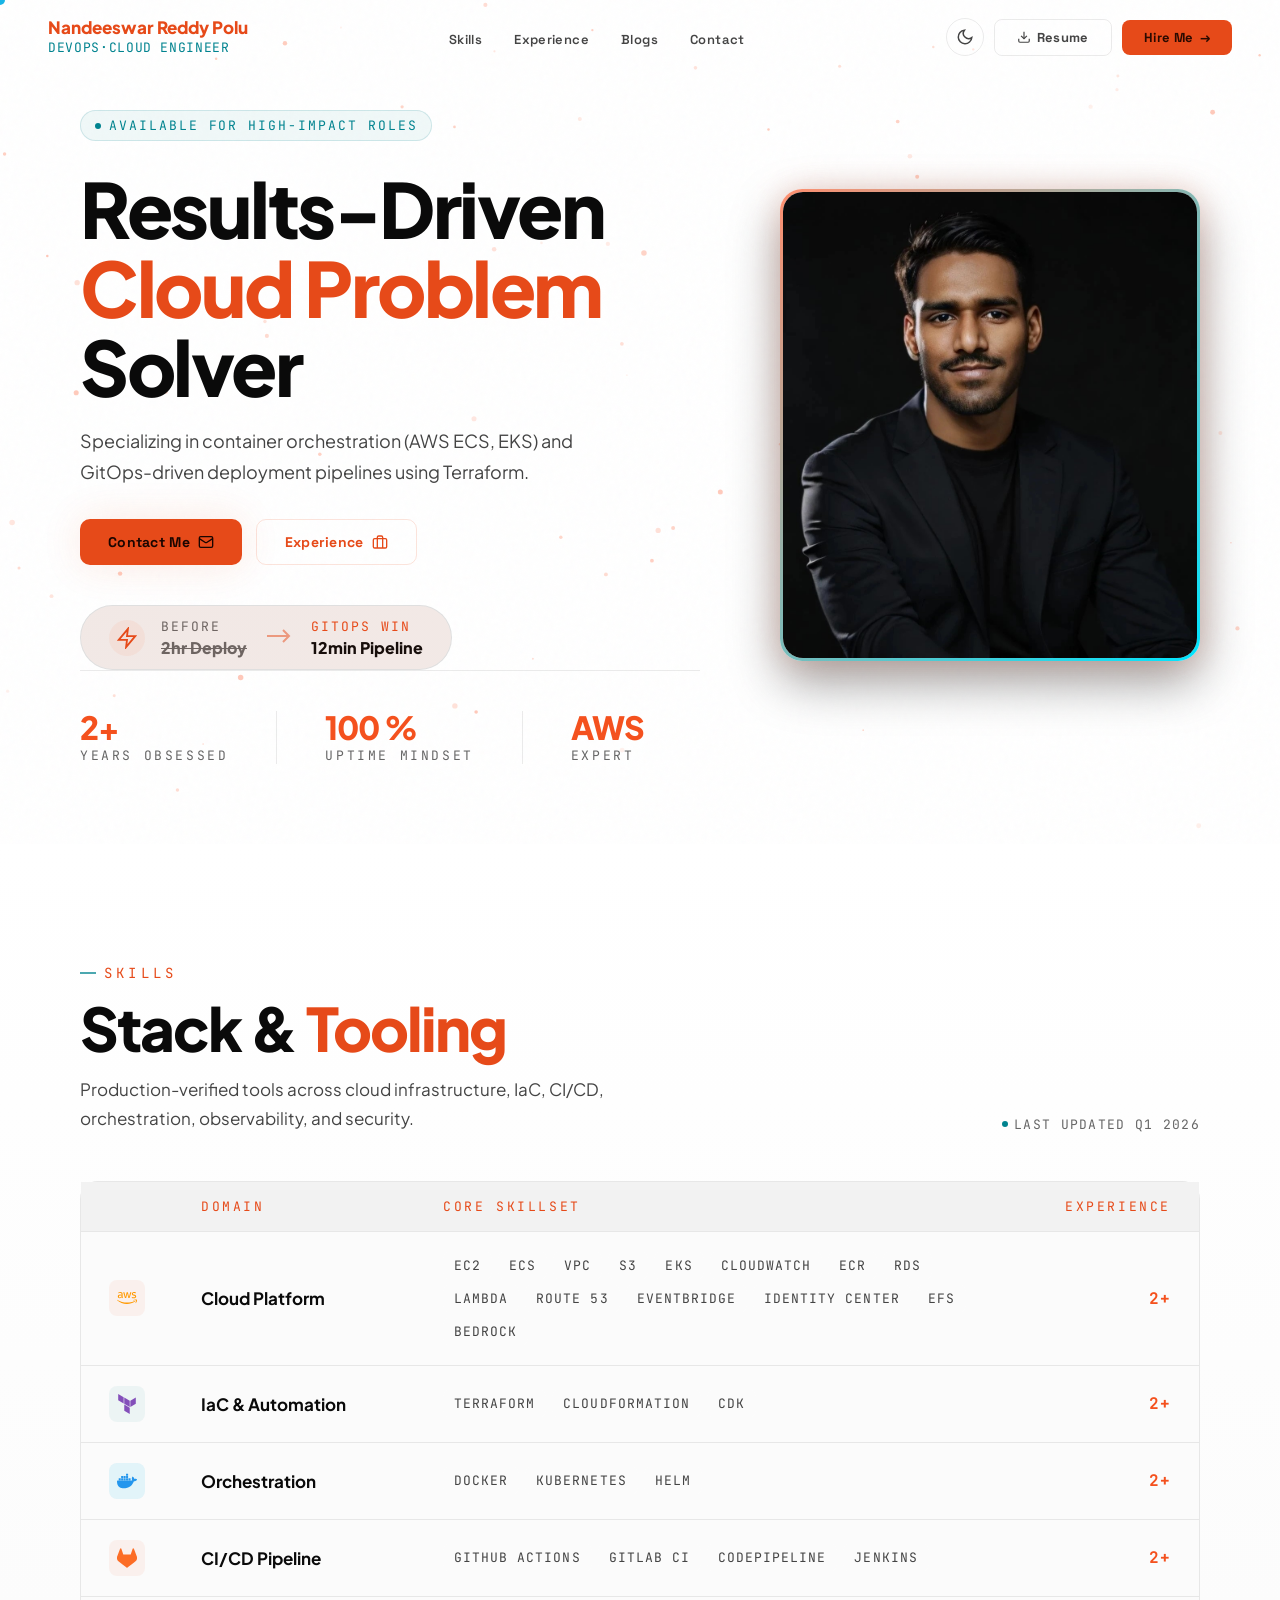
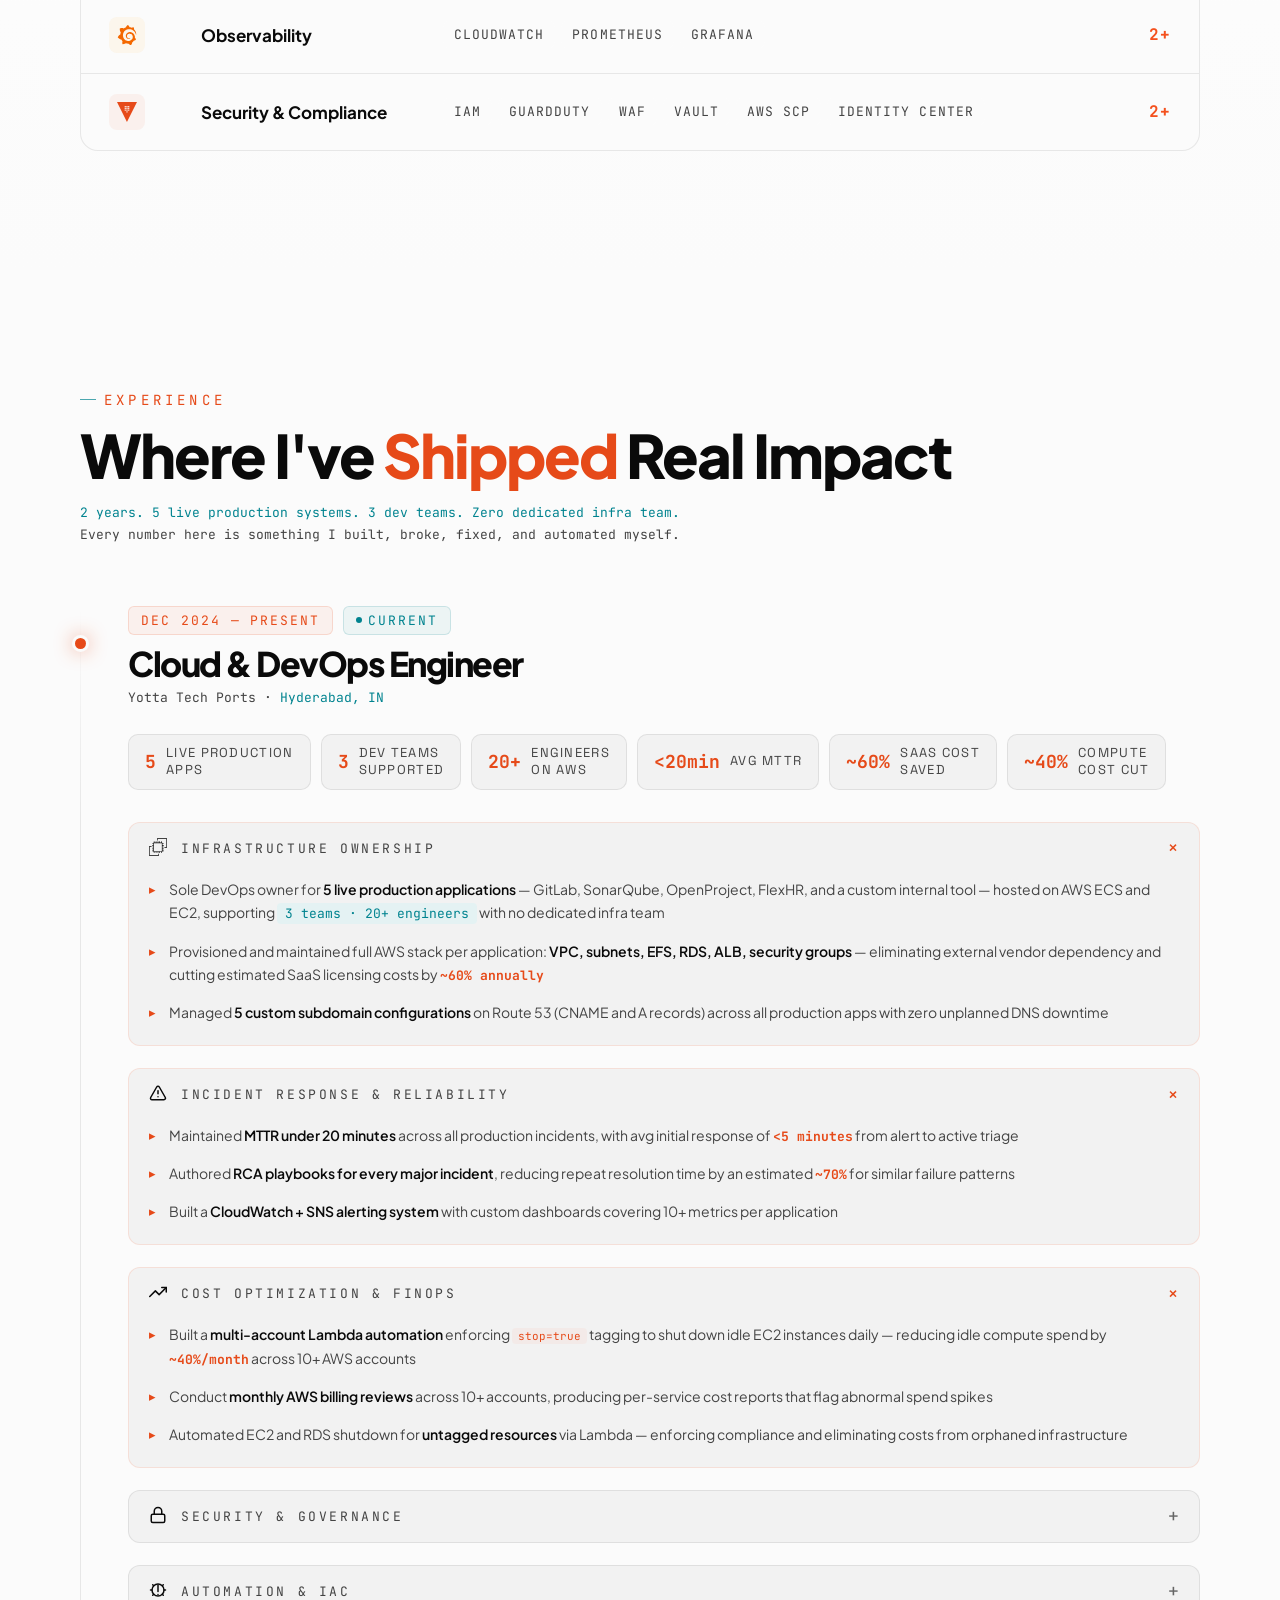
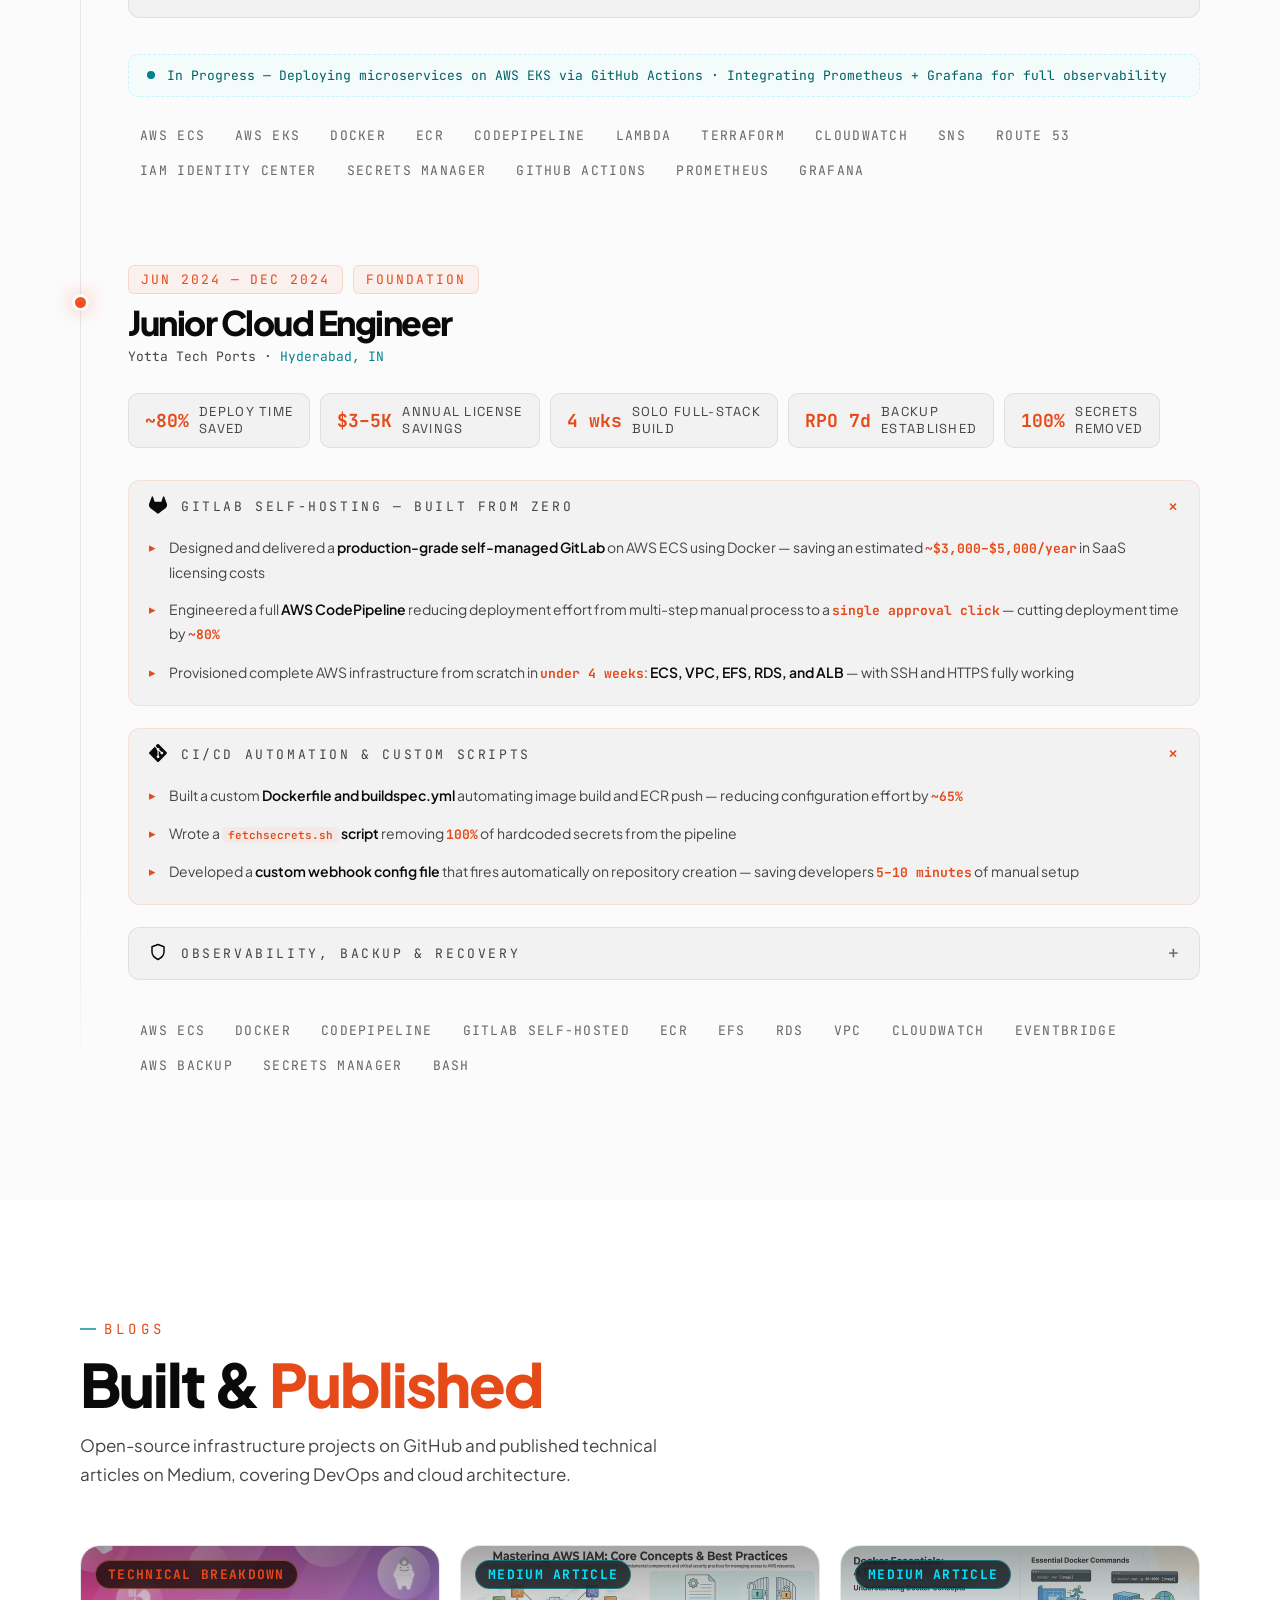
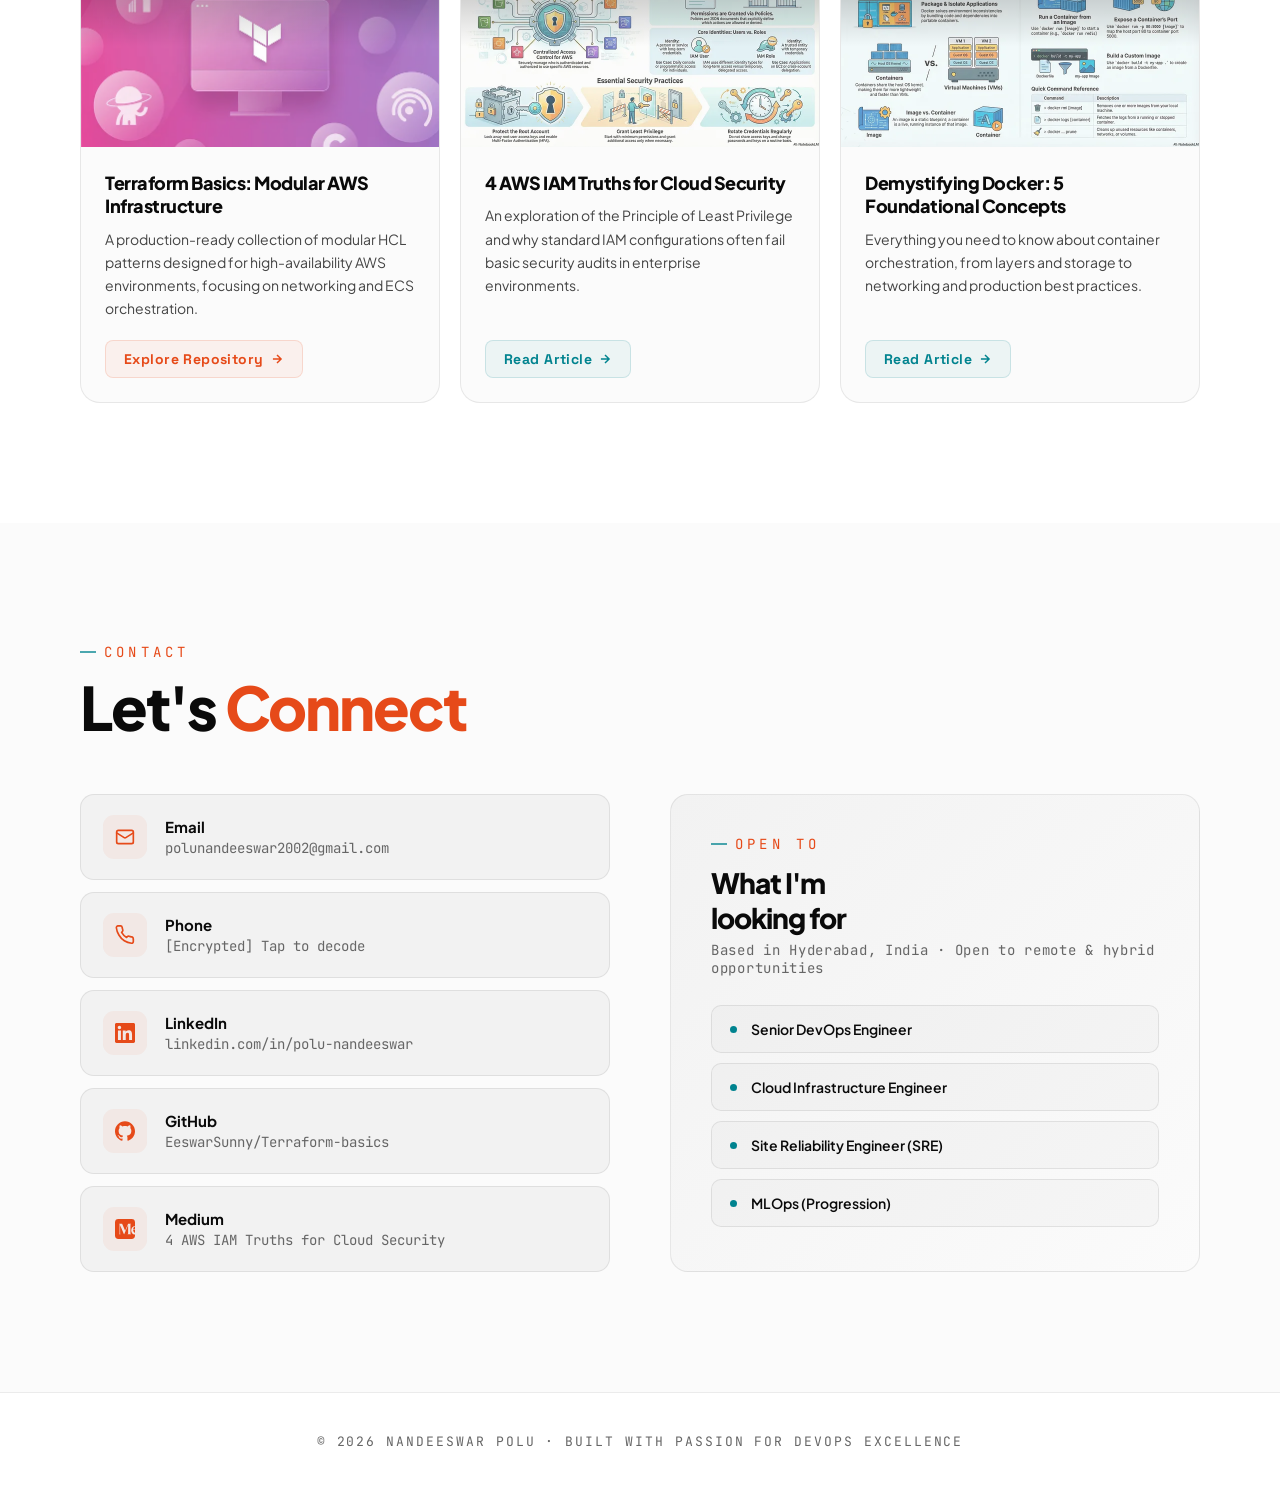
==== index.html @ 4b4eb7cb "updated the photo frame in mobile" ====
<!DOCTYPE html>
<html lang="en" class="dark">

<head>
  <meta charset="utf-8" />
  <meta content="width=device-width, initial-scale=1.0" name="viewport" />
  <title>Nandeeswar Reddy Polu</title>
  <link
    href="https://fonts.googleapis.com/css2?family=Plus+Jakarta+Sans:wght@400;600;700;800;900&family=Space+Grotesk:wght@400;500;700&family=JetBrains+Mono:wght@300;400;600;700&display=swap"
    rel="stylesheet" />
  <style>
    :root {
      --primary: #ff8f6f;
      --primary-dim: #ff6b42;
      --primary-faint: rgba(255, 143, 111, 0.08); /* Dark mode faint overlay */
      --primary-subtle: rgba(255, 143, 111, 0.2); /* Dark mode subtle border */
      --primary-glow: rgba(255, 143, 111, 0.25);
      --cyan: #00e5ff;
      --cyan-dim: #00bcd4;
      --cyan-faint: rgba(0, 229, 255, 0.08);
      --cyan-subtle: rgba(0, 229, 255, 0.2);
      --cyan-glow: rgba(0, 229, 255, 0.2);
      --gold: #ffb085;  /* Pale warm orange */
      --gold-faint: rgba(255, 176, 133, 0.1);
      --surface: #080808;
      --surface-1: #111111;
      --surface-2: #181818;
      --surface-3: #222222;
      --surface-4: #2c2c2c;
      --border: rgba(255, 255, 255, 0.07);
      --border-hover: var(--primary-subtle);
      --text: #f0f0f0;
      --text-muted: #888;
      --text-dim: #555;
      --radius: 14px;
      --font-display: 'Plus Jakarta Sans', sans-serif;
      --font-mono: 'JetBrains Mono', monospace;
      --font-label: 'Space Grotesk', sans-serif;
      --surface-rgb: 8, 8, 8;
      --nav-bg: rgba(8, 8, 8, 0.75);
      --nav-bg-scrolled: rgba(8, 8, 8, 0.95);
      --shadow: 0 4px 20px rgba(0, 0, 0, 0.5);
      --surface-0: rgba(255, 255, 255, 0.02);
    }

    :root.light {
      --surface: #ffffff;
      --surface-rgb: 255, 255, 255;
      --surface-1: #fbfbfb;
      --surface-2: #f2f2f2;
      --surface-3: #e8e8e8;
      --surface-4: #e0e0e0;
      --nav-bg: rgba(255, 255, 255, 0.75);
      --nav-bg-scrolled: rgba(255, 255, 255, 0.95);
      --border: rgba(0, 0, 0, 0.08);
      --border-hover: var(--primary-subtle);
      --text: #0a0a0a; /* Slightly deeper black */
      --text-muted: #444444; /* Improved contrast for light mode */
      --text-dim: #666666; /* Improved contrast for light mode */
      --primary: #e64a19; /* Deeper orange for contrast on white background */
      --primary-dim: #d84315;
      --primary-faint: rgba(230, 74, 25, 0.06); /* Lighter tint for light mode */
      --primary-subtle: rgba(230, 74, 25, 0.15); 
      --primary-glow: rgba(230, 74, 25, 0.12);
      --cyan: #00838f; /* Deeper cyan for contrast */
      --cyan-dim: #006064;
      --cyan-faint: rgba(0, 131, 143, 0.06);
      --cyan-subtle: rgba(0, 131, 143, 0.15);
      --cyan-glow: rgba(0, 131, 143, 0.12);
      --gold: #f4511e; /* Swapped to vibrant orange tint for visibility */
      --gold-faint: rgba(244, 81, 30, 0.06);
      --shadow: 0 4px 20px rgba(0, 0, 0, 0.08); /* Softer shadows in light mode */
      --surface-0: rgba(0, 0, 0, 0.02);
    }

    *,
    *::before,
    *::after {
      box-sizing: border-box;
      margin: 0;
      padding: 0;
    }

    html {
      scroll-behavior: smooth;
    }

    body {
      font-family: var(--font-display);
      background: var(--surface);
      color: var(--text);
      overflow-x: hidden;
      cursor: none;
      transition: background 0.3s, color 0.3s;
    }

    /* ── Theme Toggle Button ── */
    .theme-toggle {
      background: transparent;
      border: 1px solid var(--border);
      color: var(--text-muted);
      width: 38px;
      height: 38px;
      border-radius: 50%;
      display: flex;
      align-items: center;
      justify-content: center;
      cursor: pointer;
      transition: all 0.2s;
    }

    .theme-toggle:hover {
      border-color: var(--primary);
      color: var(--primary);
      background: var(--primary-glow);
    }

    .theme-toggle svg {
      width: 18px;
      height: 18px;
    }

    /* ── Custom Cursor ── */
    #cursor {
      position: fixed;
      width: 10px;
      height: 10px;
      background: var(--primary);
      border-radius: 50%;
      pointer-events: none;
      z-index: 99999;
      transform: translate(-50%, -50%);
      transition: width 0.2s cubic-bezier(0.16, 1, 0.3, 1), height 0.2s cubic-bezier(0.16, 1, 0.3, 1), background 0.2s;
      mix-blend-mode: difference;
    }

    /* ── Canvas Background ── */
    #bg-canvas {
      position: fixed;
      top: 0;
      left: 0;
      width: 100%;
      height: 100%;
      pointer-events: none;
      z-index: 0;
      opacity: 1;
    }

    /* ── Noise overlay ── */
    body::after {
      content: '';
      position: fixed;
      inset: 0;
      background-image: url("data:image/svg+xml,%3Csvg viewBox='0 0 200 200' xmlns='http://www.w3.org/2000/svg'%3E%3Cfilter id='n'%3E%3CfeTurbulence type='fractalNoise' baseFrequency='0.85' numOctaves='4' stitchTiles='stitch'/%3E%3C/filter%3E%3Crect width='100%25' height='100%25' filter='url(%23n)' opacity='1'/%3E%3C/svg%3E");
      opacity: 0.025;
      pointer-events: none;
      z-index: 1;
    }

    /* ── Scroll Reveal ── */
    .reveal {
      opacity: 0;
      transform: translateY(18px);
      transition: opacity 0.8s cubic-bezier(0.16, 1, 0.3, 1), transform 0.8s cubic-bezier(0.16, 1, 0.3, 1);
    }

    .reveal.visible {
      opacity: 1;
      transform: translateY(0);
    }

    .reveal-delay-1 { transition-delay: 0.1s; }
    .reveal-delay-2 { transition-delay: 0.2s; }
    .reveal-delay-3 { transition-delay: 0.3s; }
    .reveal-delay-4 { transition-delay: 0.4s; }
    .reveal-delay-5 { transition-delay: 0.5s; }

    /* ── Hero CSS-only entrance animations (no JS observer needed) ── */
    @keyframes hero-in {
      from { opacity: 0; }
      to   { opacity: 1; }
    }

    /* Override reveal for hero elements — fade in only, no position shift */
    #Hero .reveal {
      opacity: 0;
      transform: none; /* Cancel the base .reveal translateY so no upward jump */
      transition: none; /* Cancel transition to avoid conflict with animation */
      animation: hero-in 0.9s ease both;
    }
    /* Stagger each delay class */
    #Hero .reveal:not([class*='reveal-delay']) { animation-delay: 0.05s; }
    #Hero .reveal-delay-1 { animation-delay: 0.15s; }
    #Hero .reveal-delay-2 { animation-delay: 0.25s; }
    #Hero .reveal-delay-3 { animation-delay: 0.35s; }
    #Hero .reveal-delay-4 { animation-delay: 0.45s; }
    #Hero .reveal-delay-5 { animation-delay: 0.55s; }

    /* ── Nav ── */
    nav {
      position: fixed;
      top: 0;
      width: 100%;
      z-index: 100;
      padding: 18px 48px;
      display: flex;
      align-items: center;
      justify-content: space-between;
      background: transparent;
      border-bottom: 1px solid transparent;
      transition: all 0.4s;
    }

    nav.scrolled {
      background: var(--nav-bg-scrolled);
      backdrop-filter: blur(24px) saturate(180%);
      border-bottom-color: var(--primary-subtle);
      box-shadow: var(--shadow);
    }

    .nav-logo {
      display: flex;
      flex-direction: column;
      text-decoration: none;
    }

    .nav-logo-name {
      font-family: var(--font-display);
      font-weight: 800;
      font-size: 17px;
      color: var(--primary);
      letter-spacing: 0px;
      line-height: 1;
    }

    .nav-logo-title {
      font-family: var(--font-mono);
      font-size: 13px;
      color: var(--cyan);
      letter-spacing: 0.05em;
      margin-top: 3px;
      text-transform: uppercase;
    }

    .nav-links {
      display: flex;
      align-items: center;
      gap: 32px;
      list-style: none;
    }

    .nav-links a {
      font-family: var(--font-label);
      font-size: 13px;
      font-weight: 600;
      color: var(--text-muted);
      text-decoration: none;
      letter-spacing: 0.03em;
      transition: color 0.2s;
      position: relative;
    }

    .nav-links a::after {
      content: '';
      position: absolute;
      bottom: -4px;
      left: 0;
      width: 0;
      height: 1px;
      background: var(--primary);
      transition: width 0.25s;
    }

    .nav-links a:hover {
      color: var(--primary);
    }

    .nav-links a:hover::after {
      width: 100%;
    }

    .nav-cta {
      display: flex;
      gap: 10px;
      align-items: center;
    }

    .btn {
      font-family: var(--font-label);
      font-size: 13px;
      font-weight: 700;
      padding: 9px 22px;
      border-radius: 8px;
      border: none;
      cursor: pointer;
      transition: all 0.2s;
      letter-spacing: 0.03em;
      text-decoration: none;
      display: inline-flex;
      align-items: center;
      gap: 6px;
      white-space: nowrap;
    }

    .btn-cv {
      display: none;
    }

    .btn-menu {
      display: none;
      padding: 7px;
      width: 36px;
      height: 36px;
      justify-content: center;
      background: var(--surface-2);
      border: 1px solid var(--border);
      color: var(--text);
    }

    .btn-outline {
      background: transparent;
      border: 1px solid var(--border);
      color: var(--text-muted);
    }

    .btn-outline:hover {
      border-color: var(--primary);
      color: var(--primary);
      background: var(--primary-glow);
    }

    .btn-primary {
      background: var(--primary);
      color: #2a0a00;
    }

    .btn-primary:hover {
      background: var(--primary-dim);
      transform: translateY(-1px);
      box-shadow: 0 8px 24px var(--primary-glow);
    }

    /* ── Hero ── */
    #Hero {
      position: relative;
      display: flex;
      flex-direction: column;
      justify-content: flex-start;
      padding: 110px 80px 80px;
      max-width: 1400px;
      margin: 0 auto;
      z-index: 2;
    }

    .hero-grid {
      display: grid;
      grid-template-columns: 1fr 420px;
      gap: 80px;
      align-items: center;
    }

    .hero-badge {
      display: inline-flex;
      align-items: center;
      gap: 8px;
      padding: 6px 14px;
      background: var(--cyan-faint);
      border: 1px solid var(--cyan-subtle);
      border-radius: 100px;
      font-family: var(--font-mono);
      font-size: 13px;
      color: var(--cyan);
      letter-spacing: 0.15em;
      text-transform: uppercase;
      margin-bottom: 28px;
    }

    .hero-badge-dot {
      width: 6px;
      height: 6px;
      border-radius: 50%;
      background: var(--cyan);
      animation: pulse-cyan 1.5s infinite ease-in-out;
    }

    @keyframes pulse-cyan {
      0% {
        transform: scale(1);
        box-shadow: 0 0 0 0 rgba(0, 229, 255, 0.7);
      }
      70% {
        transform: scale(1);
        box-shadow: 0 0 0 12px rgba(0, 229, 255, 0);
      }
      100% {
        transform: scale(1);
        box-shadow: 0 0 0 0 rgba(0, 229, 255, 0);
      }
    }

    .hero-h1 {
      font-family: var(--font-display);
      font-size: clamp(44px, 6vw, 76px);
      font-weight: 900;
      line-height: 1.04;
      letter-spacing: -2.5px;
      margin-bottom: 20px;
    }

    .hero-h1 em {
      font-style: normal;
      color: var(--primary);
      -webkit-text-stroke: 0px;
      position: relative;
    }


    .hero-sub {
      font-size: 18px;
      color: var(--text-muted);
      line-height: 1.7;
      max-width: 520px;
      margin-bottom: 32px;
    }

    .hero-actions {
      display: flex;
      gap: 14px;
      flex-wrap: wrap;
      margin-bottom: 40px; /* Reduced from 64px to bring card up */
    }

    .hero-actions a {
      font-family: var(--font-label);
      font-weight: 700;
      font-size: 14px;
      padding: 13px 28px;
      border-radius: 10px;
      text-decoration: none;
      display: inline-flex;
      align-items: center;
      gap: 8px;
      transition: all 0.25s;
      letter-spacing: 0.02em;
    }

    .hero-btn-primary {
      background: var(--primary);
      color: #1a0500;
      box-shadow: 0 0 40px var(--primary-glow);
    }

    .hero-btn-primary:hover {
      background: var(--primary-dim);
      box-shadow: 0 0 60px rgba(255, 107, 66, 0.4);
      transform: translateY(-2px);
    }

    .hero-btn-secondary {
      background: transparent;
      color: var(--primary);
      border: 1px solid var(--primary-subtle);
    }

    .hero-btn-secondary:hover {
      background: var(--primary-faint);
      border-color: var(--primary);
    }

    /* Pipeline metric */
    .pipeline-card {
      display: inline-flex;
      align-items: center;
      gap: 16px;
      background: var(--surface-2);
      border: 1px solid var(--border);
      border-radius: 100px;
      padding: 12px 28px;
      position: relative;
      overflow: hidden;
      max-width: fit-content;
      transition: all 0.4s cubic-bezier(0.165, 0.84, 0.44, 1);
    }

    .pipeline-card::before {
      content: '';
      position: absolute;
      inset: 0;
      background: linear-gradient(135deg, var(--primary-faint), var(--gold-faint));
      pointer-events: none;
    }

    .pipeline-card:hover {
      border-color: rgba(255, 143, 111, 0.4);
      background: rgba(255, 143, 111, 0.05);
      transform: translateY(-3px);
      box-shadow: 0 10px 40px -10px rgba(0, 0, 0, 0.5), 0 0 20px rgba(255, 143, 111, 0.05);
    }

    .pipeline-icon {
      width: 36px;
      height: 36px;
      background: rgba(255, 143, 111, 0.1);
      border-radius: 50%;
      display: flex;
      align-items: center;
      justify-content: center;
      flex-shrink: 0;
    }

    .pipeline-data {
      display: flex;
      align-items: center;
      gap: 20px;
    }

    .pipeline-item {
      text-align: left;
    }

    .pipeline-label {
      font-family: var(--font-mono);
      font-size: 13px;
      text-transform: uppercase;
      letter-spacing: 0.15em;
      color: var(--text-dim);
      margin-bottom: 4px;
    }

    .pipeline-value {
      font-family: var(--font-display);
      font-size: 16px;
      font-weight: 800;
      line-height: 1.1;
    }

    .pipeline-value.old {
      color: var(--text-dim);
      text-decoration: line-through;
    }

    .pipeline-value.new {
      color: #fff;
    }
    :root.light .pipeline-value.new {
      color: var(--text);
    }

    .pipeline-arrow {
      color: var(--primary);
      opacity: 0.5;
    }

    /* Metrics row */
    .hero-metrics {
      display: flex;
      gap: 48px;
      padding-top: 40px;
      border-top: 1px solid var(--border);
      flex-wrap: wrap;
    }

    .metric-item {
      display: flex;
      flex-direction: column;
      gap: 4px;
    }

    .metric-value {
      font-family: var(--font-display);
      font-size: 32px;
      font-weight: 900;
      color: var(--gold);
      letter-spacing: -1px;
      line-height: 1;
    }

    .metric-label {
      font-family: var(--font-mono);
      font-size: 13px;
      text-transform: uppercase;
      letter-spacing: 0.2em;
      color: var(--text-dim);
    }

    .metric-div {
      width: 1px;
      background: var(--border);
      align-self: stretch;
    }

    /* Hero photo */
    /* Mobile photo — circled */
    .mobile-photo-wrap {
      display: none;
      width: 150px;
      height: 150px;
      border-radius: 50%;
      padding: 3px;
      background: linear-gradient(135deg, var(--primary), var(--cyan));
      /* Double ring: solid gap via surface color, outer ring via secondary colored shadow */
      box-shadow: 
        0 0 0 4px var(--surface),
        0 0 0 6px rgba(255, 143, 111, 0.4),
        0 12px 30px rgba(0,0,0,0.3);
      margin: 0 auto 32px auto;
    }

    .mobile-photo-wrap img {
      width: 100%;
      height: 100%;
      border-radius: 50%;
      object-fit: cover;
      object-position: top center;
      display: block;
      background: var(--surface);
    }

    /* Hero photo — clean with thin gradient ring */
    .hero-photo-wrap {
      position: relative;
      padding: 3px;
      border-radius: 22px;
      background: linear-gradient(135deg, #ff8f6f, #00e5ff);
      box-shadow:
        0 0 30px rgba(255,143,111,0.25),
        0 20px 50px rgba(0,0,0,0.4);
      transition: box-shadow 0.4s;
      margin-top: -24px;
    }

    .hero-photo-wrap:hover {
      box-shadow:
        0 0 50px rgba(255,143,111,0.25),
        0 0 20px rgba(0,229,255,0.2),
        0 24px 60px rgba(0,0,0,0.5);
    }

    .hero-photo-frame {
      border-radius: 20px;
      overflow: hidden;
      aspect-ratio: 4/4.5;
      background: var(--surface);
    }

    .hero-photo-frame img {
      width: 100%;
      height: 100%;
      object-fit: cover;
      object-position: top center;
      display: block;
    }

    /* ── Section base ── */
    section {
      position: relative;
      z-index: 2;
    }

    .section-inner {
      max-width: 1300px;
      margin: 0 auto;
      padding: 0 80px;
    }

    /* ── Section Label ── */
    .section-eyebrow {
      font-family: var(--font-mono);
      font-size: 14px;
      letter-spacing: 0.3em;
      text-transform: uppercase;
      color: var(--primary);
      margin-bottom: 14px;
      display: flex;
      align-items: center;
      gap: 8px;
    }

    .section-eyebrow::before {
      content: '';
      width: 16px;
      height: 1.5px;
      background: var(--cyan);
      opacity: 0.7;
    }

    .section-title {
      font-family: var(--font-display);
      font-size: clamp(36px, 5vw, 60px);
      font-weight: 900;
      letter-spacing: -2px;
      line-height: 1.05;
      margin-bottom: 16px;
    }

    .section-title em {
      font-style: normal;
      color: var(--primary);
    }

    .section-sub {
      color: var(--text-muted);
      font-size: 17px;
      line-height: 1.7;
      max-width: 600px;
    }

    /* ── Skills ── */
    #Skills {
      padding: 120px 0;
      background: linear-gradient(180deg, var(--surface) 0%, var(--surface-1) 100%);
    }

    .skills-header {
      display: flex;
      align-items: flex-end;
      justify-content: space-between;
      margin-bottom: 48px;
      gap: 32px;
      flex-wrap: wrap;
    }

    .skills-tag {
      font-family: var(--font-mono);
      font-size: 13px;
      text-transform: uppercase;
      letter-spacing: 0.1em;
      color: var(--text-dim);
      display: inline-flex;
      align-items: center;
      gap: 6px;
    }

    .skills-tag::before {
      content: '';
      width: 6px;
      height: 6px;
      background: var(--cyan);
      border-radius: 50%;
      animation: pulse-cyan 1.5s infinite ease-in-out;
    }

    .skills-table-wrap {
      background: var(--surface-1);
      border: 1px solid var(--border);
      border-radius: 18px;
    }


    table {
      width: 100%;
      border-collapse: collapse;
    }

    thead tr {
      background: var(--surface-2);
      border-bottom: 1px solid var(--border);
    }

    thead th {
      padding: 16px 28px;
      font-family: var(--font-mono);
      font-size: 13px;
      letter-spacing: 0.2em;
      text-transform: uppercase;
      color: var(--primary);
      text-align: left;
      font-weight: 400;
    }

    thead th:last-child {
      text-align: right;
    }

    tbody tr {
      border-bottom: 1px solid var(--border);
      transition: background 0.2s;
    }

    tbody tr:last-child {
      border-bottom: none;
    }

    tbody tr:hover {
      background: var(--surface-0);
    }

    tbody td {
      padding: 20px 28px;
      vertical-align: middle;
    }

    .td-domain {
      font-family: var(--font-display);
      font-size: 17px;
      font-weight: 700;
      color: var(--text);
      white-space: nowrap;
    }

    .td-sub {
      font-family: var(--font-mono);
      font-size: 13px;
      color: var(--text-dim);
      font-style: italic;
    }

    .td-chips {
      display: flex;
      flex-wrap: wrap;
      gap: 6px;
    }

    .chip {
      padding: 4px 10px;
      background: rgba(255, 255, 255, 0.04);
      border: 1px solid rgba(255, 255, 255, 0.07);
      border-radius: 6px;
      font-family: var(--font-mono);
      font-size: 13px;
      text-transform: uppercase;
      letter-spacing: 0.08em;
      color: var(--text-muted);
      transition: all 0.2s;
      white-space: nowrap;
    }

    .chip:hover {
      color: var(--primary);
      border-color: var(--primary-subtle);
      background: var(--primary-faint);
      box-shadow: 0 4px 12px rgba(255, 143, 111, 0.1);
    }

    tbody tr:hover .chip {
      border-color: rgba(255, 143, 111, 0.2);
      color: var(--text);
    }

    .td-years {
      font-family: var(--font-mono);
      font-size: 16px;
      font-weight: 700;
      color: var(--gold);
      text-align: right;
      letter-spacing: 0.05em;
    }

    /* Skill row icon */
    .td-icon {
      width: 36px;
      height: 36px;
      display: flex;
      align-items: center;
      justify-content: center;
      border-radius: 8px;
      flex-shrink: 0;
    }

    .scroll-hint {
      display: none;
      align-items: center;
      gap: 6px;
      padding: 6px 12px;
      background: var(--primary-faint);
      border: 1px solid var(--primary-subtle);
      border-radius: 100px;
      font-family: var(--font-label);
      font-size: 11px;
      font-weight: 700;
      color: var(--primary);
      text-transform: uppercase;
      letter-spacing: 0.05em;
      margin-bottom: 12px;
      animation: float 2s ease-in-out infinite;
    }

    @media (max-width: 900px) {
      .skills-table-wrap {
        border: none;
        background: transparent;
      }

      .skills-table-wrap table, 
      .skills-table-wrap tbody, 
      .skills-table-wrap tr, 
      .skills-table-wrap td {
        display: block;
        width: 100%;
      }

      .skills-table-wrap thead {
        display: none;
      }

      .skills-table-wrap tr {
        background: var(--surface-1);
        border: 1px solid var(--border);
        border-radius: 16px;
        padding: 20px;
        margin-bottom: 16px;
        display: flex;
        flex-direction: column;
        gap: 12px;
      }

      .skills-table-wrap td {
        padding: 0 !important;
        border: none !important;
      }

      .skills-table-wrap td:nth-child(1) { /* Icon */
        display: flex;
        width: 36px;
        height: 36px;
        margin-bottom: 0;
      }

      .skills-table-wrap td:nth-child(2) { /* Domain */
        display: flex;
        align-items: center;
        margin-top: -48px; /* Offset to sit next to icon */
        margin-left: 48px;
        min-height: 36px;
      }

      .skills-table-wrap td:nth-child(3) { /* Chips */
        margin-top: 12px;
      }

      .skills-table-wrap td:nth-child(4) { /* Years */
        display: inline-flex;
        align-items: center;
        gap: 6px;
        font-size: 13px;
        color: var(--text-dim);
        border-top: 1px solid var(--border) !important;
        padding-top: 12px !important;
        margin-top: 4px;
      }

      .skills-table-wrap td:nth-child(4)::before {
        content: 'Experience:';
        font-family: var(--font-label);
        font-weight: 500;
        text-transform: uppercase;
        letter-spacing: 0.05em;
      }
    }

    @keyframes float {
      0%, 100% { transform: translateX(0); }
      50% { transform: translateX(5px); }
    }

    /* ── Experience ── */
    #Experience {
      padding: 120px 0;
      background: var(--surface-1);
    }

    .timeline {
      position: relative;
      padding-left: 0;
    }

    .timeline-line {
      position: absolute;
      left: 0;
      top: 0;
      bottom: 0;
      width: 1px;
      background: linear-gradient(to bottom, transparent, var(--border) 10%, var(--border) 90%, transparent);
    }

    .role-card {
      position: relative;
      padding-left: 48px;
      padding-bottom: 80px;
    }

    .role-card:last-child {
      padding-bottom: 0;
    }

    .role-dot {
      position: absolute;
      left: -5px;
      top: 32px;
      width: 11px;
      height: 11px;
      border-radius: 50%;
      background: var(--primary);
      box-shadow: 0 0 0 3px var(--surface-1), 0 0 20px var(--primary);
    }

    .role-header {
      margin-bottom: 28px;
    }

    .role-time-badges {
      display: flex;
      align-items: center;
      gap: 10px;
      margin-bottom: 12px;
      flex-wrap: wrap;
    }

    .badge {
      font-family: var(--font-mono);
      font-size: 13px;
      letter-spacing: 0.15em;
      text-transform: uppercase;
      padding: 5px 12px;
      border-radius: 6px;
    }

    .badge-primary {
      background: var(--primary-faint);
      border: 1px solid var(--primary-subtle);
      color: var(--primary);
    }

    .badge-current {
      background: var(--cyan-faint);
      border: 1px solid var(--cyan-subtle);
      color: var(--cyan);
      display: flex;
      align-items: center;
      gap: 6px;
    }

    .badge-current-dot {
      width: 6px;
      height: 6px;
      border-radius: 50%;
      background: var(--cyan);
      animation: pulse-cyan 1.5s infinite ease-in-out;
    }

    .badge-foundation {
      background: var(--primary-faint);
      border: 1px solid var(--primary-subtle);
      color: var(--primary);
    }

    .role-title {
      font-family: var(--font-display);
      font-size: 34px;
      font-weight: 900;
      letter-spacing: -1.5px;
      line-height: 1;
      margin-bottom: 8px;
    }

    .role-company {
      font-family: var(--font-mono);
      font-size: 13px;
      color: var(--text-muted);
    }

    .role-company span {
      color: var(--cyan);
    }

    /* Impact chips */
    .impact-chips {
      display: flex;
      flex-wrap: wrap;
      gap: 10px;
      margin-bottom: 32px;
    }

    .impact-chip {
      display: flex;
      align-items: center;
      gap: 10px;
      background: var(--surface-2);
      border: 1px solid var(--border);
      border-radius: 10px;
      padding: 10px 16px;
      transition: all 0.2s;
      cursor: default;
    }

    .impact-chip:hover {
      border-color: rgba(255, 143, 111, 0.3);
      background: var(--primary-faint);
      transform: translateY(-2px);
    }

    .impact-chip-val {
      font-family: var(--font-mono);
      font-size: 18px;
      font-weight: 700;
      color: var(--primary);
      line-height: 1;
    }

    .impact-chip-label {
      font-family: var(--font-label);
      font-size: 13px;
      text-transform: uppercase;
      letter-spacing: 0.1em;
      color: var(--text-muted);
      line-height: 1.3;
    }

    /* Category accordion */
    .cat-block {
      background: var(--surface-2);
      border: 1px solid var(--border);
      border-radius: 12px;
      overflow: hidden;
      margin-bottom: 12px;
      transition: border-color 0.2s;
    }

    .cat-block:hover {
      border-color: rgba(255, 143, 111, 0.15);
    }

    .cat-block.open {
      border-color: rgba(255, 143, 111, 0.2);
    }

    .cat-header {
      display: flex;
      align-items: center;
      gap: 14px;
      padding: 14px 20px;
      cursor: pointer;
      user-select: none;
      background: rgba(255, 255, 255, 0.01);
      transition: background 0.2s;
    }

    .cat-header:hover {
      background: rgba(255, 255, 255, 0.03);
    }

    .cat-emoji {
      font-size: 18px;
    }

    .cat-title {
      font-family: var(--font-mono);
      font-size: 13px;
      letter-spacing: 0.2em;
      text-transform: uppercase;
      color: var(--text-muted);
      flex: 1;
    }

    .cat-toggle {
      font-family: var(--font-mono);
      font-size: 18px;
      color: var(--text-dim);
      transition: transform 0.35s cubic-bezier(0.34, 1.56, 0.64, 1), color 0.2s;
      line-height: 1;
    }

    .cat-block.open .cat-toggle {
      transform: rotate(45deg);
      color: var(--primary);
    }

    .cat-body {
      max-height: 0;
      overflow: hidden;
      padding: 0 20px;
      transition: max-height 0.45s cubic-bezier(0.16, 1, 0.3, 1), padding 0.3s;
    }

    .cat-block.open .cat-body {
      max-height: 800px;
      padding: 4px 20px 20px;
    }

    .cat-body ul {
      list-style: none;
      display: flex;
      flex-direction: column;
      gap: 14px;
    }

    .cat-body li {
      position: relative;
      padding-left: 20px;
      font-size: 14px;
      line-height: 1.7;
      color: var(--text-muted);
    }

    .cat-body li::before {
      content: '▸';
      position: absolute;
      left: 0;
      top: 0;
      color: var(--primary);
      font-size: 13px;
    }

    .cat-body li strong {
      color: var(--text);
      font-weight: 600;
    }

    .cat-body li .mono {
      font-family: var(--font-mono);
      font-size: 13px;
      color: var(--primary);
      font-weight: 700;
    }

    .cat-body li .tag-cyan {
      font-family: var(--font-mono);
      font-size: 13px;
      color: var(--cyan);
      background: rgba(0, 229, 255, 0.06);
      padding: 2px 8px;
      border-radius: 4px;
    }

    /* WIP bar */
    .wip-bar {
      display: flex;
      align-items: center;
      gap: 12px;
      margin-top: 24px;
      padding: 12px 18px;
      background: rgba(0, 229, 255, 0.03);
      border: 1px dashed rgba(0, 229, 255, 0.2);
      border-radius: 10px;
    }

    .wip-dot {
      width: 8px;
      height: 8px;
      border-radius: 50%;
      background: var(--cyan);
      flex-shrink: 0;
      animation: pulse-cyan 1.5s infinite ease-in-out;
    }

    .wip-text {
      font-family: var(--font-mono);
      font-size: 13px;
      color: var(--cyan-dim);
    }

    /* Stack chips */
    .stack-chips {
      display: flex;
      flex-wrap: wrap;
      gap: 6px;
      margin-top: 24px;
    }

    .stack-chip {
      font-family: var(--font-mono);
      font-size: 13px;
      text-transform: uppercase;
      letter-spacing: 0.1em;
      color: var(--text-dim);
      border: 1px solid rgba(255, 255, 255, 0.06);
      padding: 5px 11px;
      border-radius: 6px;
      transition: all 0.2s;
    }

    .stack-chip:hover {
      color: var(--primary);
      border-color: rgba(255, 143, 111, 0.3);
    }

    /* ── Projects / Blog ── */
    #Projects {
      padding: 120px 0;
      background: var(--surface);
    }

    .bento-grid {
      display: grid;
      grid-template-columns: repeat(3, 1fr);
      gap: 20px;
    }

    .bento-card {
      background: var(--surface-1);
      border: 1px solid var(--border);
      border-radius: 20px;
      overflow: hidden;
      display: flex;
      flex-direction: column;
      transition: all 0.35s cubic-bezier(0.16, 1, 0.3, 1);
      position: relative;
    }

    .stretched-link::after {
      position: absolute;
      top: 0;
      right: 0;
      bottom: 0;
      left: 0;
      z-index: 10;
      content: "";
    }

    .bento-card:hover {
      border-color: rgba(255, 143, 111, 0.2);
      transform: translateY(-6px);
      box-shadow: 0 20px 60px rgba(0, 0, 0, 0.4), 0 0 0 1px rgba(255, 143, 111, 0.1);
    }

    .bento-img {
      position: relative;
      aspect-ratio: 16/9;
      overflow: hidden;
    }

    .bento-img img {
      width: 100%;
      height: 100%;
      object-fit: cover;
      opacity: 0.75;
      transition: opacity 0.4s, transform 0.5s;
    }

    /* Dark overlay on image so badge is always readable regardless of theme */
    .bento-img::after {
      content: '';
      position: absolute;
      inset: 0;
      background: linear-gradient(to bottom, rgba(0,0,0,0.35) 0%, transparent 50%);
      pointer-events: none;
    }

    .bento-card:hover .bento-img img {
      opacity: 0.95;
      transform: scale(1.04);
    }

    .bento-badge {
      position: absolute;
      top: 14px;
      left: 14px;
      font-family: var(--font-mono);
      font-size: 13px;
      font-weight: 700;
      text-transform: uppercase;
      letter-spacing: 0.1em;
      padding: 5px 12px;
      border-radius: 100px;
      z-index: 1;
    }

    .badge-orange {
      background: rgba(20, 8, 0, 0.75);
      color: var(--primary);
      border: 1px solid rgba(255, 143, 111, 0.4);
      backdrop-filter: blur(8px);
    }

    .badge-gold {
      background: rgba(0, 10, 15, 0.75);
      color: #00e5ff;
      border: 1px solid rgba(0, 229, 255, 0.35);
      backdrop-filter: blur(8px);
    }

    .badge-cyan {
      background: rgba(0, 10, 15, 0.75);
      color: #00e5ff;
      border: 1px solid rgba(0, 229, 255, 0.35);
      backdrop-filter: blur(8px);
    }

    .bento-body {
      padding: 24px;
      display: flex;
      flex-direction: column;
      flex: 1;
    }

    .bento-title {
      font-family: var(--font-display);
      font-size: 18px;
      font-weight: 800;
      line-height: 1.3;
      letter-spacing: -0.5px;
      margin-bottom: 10px;
    }

    .bento-desc {
      font-size: 14px;
      color: var(--text-muted);
      line-height: 1.65;
      flex: 1;
      margin-bottom: 20px;
    }

    .bento-link {
      font-family: var(--font-label);
      font-size: 14px;
      font-weight: 700;
      text-decoration: none;
      display: inline-flex;
      align-items: center;
      gap: 6px;
      padding: 9px 18px;
      border-radius: 8px;
      width: fit-content;
      transition: all 0.2s;
      letter-spacing: 0.03em;
      margin-top: auto;
    }

    .bento-link-orange {
      color: var(--primary);
      background: var(--primary-faint);
      border: 1px solid var(--primary-subtle);
    }

    .bento-link:hover svg {
      transform: translateX(3px);
    }

    .bento-link-orange:hover {
      background: rgba(255, 143, 111, 0.15);
    }

    .bento-link-gold {
      color: var(--cyan);
      background: var(--cyan-faint);
      border: 1px solid var(--cyan-subtle);
    }

    .bento-link-gold:hover {
      background: rgba(0, 229, 255, 0.15);
    }

    .bento-link-cyan {
      color: var(--cyan);
      background: var(--cyan-faint);
      border: 1px solid var(--cyan-subtle);
    }

    .bento-link-cyan:hover {
      background: rgba(0, 229, 255, 0.15);
    }


    .pulse-highlight {
      animation: highlight-pulse 2s ease-out;
    }

    @keyframes highlight-pulse {
      0% { box-shadow: 0 0 0 0 var(--primary-subtle); background: var(--surface-1); }
      30% { box-shadow: 0 0 0 15px rgba(255, 143, 111, 0); background: var(--primary-faint); }
      100% { box-shadow: 0 0 0 0 rgba(255, 143, 111, 0); background: var(--surface-1); }
    }

    /* ── Contact ── */
    #Contact {
      padding: 120px 0;
      background: var(--surface-1);
    }

    .contact-grid {
      display: grid;
      grid-template-columns: 1fr 1fr;
      gap: 60px;
      align-items: start;
    }

    .contact-links {
      display: flex;
      flex-direction: column;
      gap: 12px;
    }

    .contact-link {
      display: flex;
      align-items: center;
      gap: 18px;
      padding: 20px 22px;
      background: var(--surface-2);
      border: 1px solid var(--border);
      border-radius: 14px;
      text-decoration: none;
      transition: all 0.25s;
      position: relative;
      overflow: hidden;
    }

    .contact-link::before {
      content: '';
      position: absolute;
      inset: 0;
      background: linear-gradient(90deg, rgba(0, 229, 255, 0.04), transparent);
      opacity: 0;
      transition: opacity 0.3s;
    }

    .contact-link:hover {
      border-color: rgba(0, 229, 255, 0.25);
      transform: translateX(4px);
    }

    .contact-link:hover::before {
      opacity: 1;
    }

    .contact-icon {
      width: 44px;
      height: 44px;
      border-radius: 11px;
      display: flex;
      align-items: center;
      justify-content: center;
      flex-shrink: 0;
      font-size: 20px;
      transition: transform 0.3s;
    }

    .contact-link:hover .contact-icon {
      transform: scale(1.1) rotate(-5deg);
    }

    .contact-text h4 {
      font-family: var(--font-display);
      font-size: 15px;
      font-weight: 700;
      margin-bottom: 3px;
      color: var(--text);
    }

    .contact-text p {
      font-family: var(--font-mono);
      font-size: 14px;
      color: var(--text-dim);
    }

    .contact-arrow {
      margin-left: auto;
      color: var(--text-dim);
      font-size: 18px;
      opacity: 0;
      transform: translateX(-6px);
      transition: all 0.2s;
    }

    .contact-link:hover .contact-arrow {
      opacity: 1;
      transform: translateX(0);
    }

    /* Open to panel */
    .open-to-panel {
      background: linear-gradient(135deg, var(--surface-2), var(--surface-1));
      border: 1px solid var(--border);
      border-radius: 18px;
      padding: 40px;
      height: 100%;
    }

    .open-to-panel h3 {
      font-family: var(--font-display);
      font-size: 28px;
      font-weight: 900;
      letter-spacing: -1px;
      margin-bottom: 6px;
    }

    .open-to-panel p {
      font-family: var(--font-mono);
      font-size: 14px;
      color: var(--text-dim);
      margin-bottom: 28px;
      letter-spacing: 0.05em;
    }

    .role-list {
      display: flex;
      flex-direction: column;
      gap: 10px;
      list-style: none;
    }

    .role-list li {
      display: flex;
      align-items: center;
      gap: 14px;
      padding: 14px 18px;
      background: var(--surface-0);
      border: 1px solid var(--border);
      border-radius: 10px;
      font-family: var(--font-display);
      font-size: 14px;
      font-weight: 600;
      transition: all 0.2s;
      cursor: default;
    }

    .role-list li:hover {
      background: rgba(0, 229, 255, 0.04);
      border-color: rgba(0, 229, 255, 0.2);
      transform: translateX(4px);
    }

    .role-dot-small {
      width: 7px;
      height: 7px;
      border-radius: 50%;
      background: var(--cyan);
      flex-shrink: 0;
      transition: box-shadow 0.2s;
    }

    .role-list li:hover .role-dot-small {
      box-shadow: 0 0 10px var(--cyan);
    }

    /* ── Footer ── */
    footer {
      position: relative;
      z-index: 2;
      background: var(--surface);
      border-top: 1px solid var(--border);
      padding: 40px 80px;
      text-align: center;
    }

    footer p {
      font-family: var(--font-mono);
      font-size: 13px;
      letter-spacing: 0.15em;
      text-transform: uppercase;
      color: var(--text-dim);
    }

    /* ── SVG Icon helpers ── */
    .ico {
      display: inline-block;
      vertical-align: middle;
    }

    /* ── Responsive quick fixes ── */
    @media (max-width: 1024px) {
      .hero-grid {
        grid-template-columns: 1fr;
        text-align: left;
      }

      .mobile-photo-wrap {
        display: block;
      }

      .hero-photo-wrap {
        display: none;
      }

      nav {
        padding: 16px 24px;
      }

      .nav-links {
        display: none;
      }

      .section-inner {
        padding: 0 24px;
      }

      #Hero {
        padding: 100px 24px 60px;
      }

      .bento-grid {
        grid-template-columns: 1fr;
      }

      .contact-grid {
        grid-template-columns: 1fr;
      }
    }

    @media (max-width: 768px) {
      nav {
        padding: 12px 16px;
      }

      .nav-logo-name {
        font-size: 15px;
      }

      .skills-header {
        flex-direction: column;
        align-items: flex-start;
      }

      .impact-chips {
        gap: 8px;
      }
    }

    @media (max-width: 500px) {
      .nav-logo-name {
        font-size: 14px;
      }

      .nav-logo-title {
        font-size: 10px;
        letter-spacing: 0.07em;
        margin-top: 1px;
      }

      .nav-cta {
        gap: 6px;
      }

      .btn-outline {
        display: none !important;
      }

      .btn-primary {
        padding: 7px 14px;
        font-size: 13px;
      }

      .btn-menu {
        display: flex;
      }

      .theme-toggle {
        margin-right: 0;
      }
    }

    @media (max-width: 400px) {
      .hero-actions {
        gap: 8px;
        flex-wrap: nowrap;
      }

      .hero-actions a {
        padding: 10px 16px;
        font-size: 13px;
        gap: 6px;
      }

      .hero-actions svg {
        width: 14px;
        height: 14px;
      }
    }

    /* ── Highlight code-like spans in experience ── */
    code {
      font-family: var(--font-mono);
      font-size: 11px;
      background: rgba(255, 143, 111, 0.08);
      color: var(--primary);
      padding: 1px 6px;
      border-radius: 4px;
    }

    /* ── Mobile Menu Overlay ── */
    #MobileNavOverlay {
      position: fixed !important;
      inset: 0 !important;
      z-index: 99999 !important;
      display: flex !important;
      flex-direction: column !important;
      background: rgba(8, 8, 8, 0.92) !important;
      backdrop-filter: blur(20px) !important;
      -webkit-backdrop-filter: blur(20px) !important;
      padding: 28px 32px 40px !important;
      opacity: 0 !important;
      pointer-events: none !important;
      transition: opacity 0.3s ease !important;
    }

    #MobileNavOverlay.active {
      opacity: 1 !important;
      pointer-events: auto !important;
    }

    /* Invisible backdrop for click-outside-to-close */
    .m-menu-backdrop {
      display: none !important;
    }

    /* The actual content container */
    .m-menu-content {
      display: flex !important;
      flex-direction: column !important;
      width: 100% !important;
      height: 100% !important;
    }

    /* Top row: avatar + close button */
    .m-menu-toprow {
      display: flex !important;
      align-items: center !important;
      justify-content: space-between !important;
      margin-bottom: 48px !important;
    }

    .m-avatar {
      width: 52px !important;
      height: 52px !important;
      border-radius: 14px !important;
      object-fit: cover !important;
      border: 1px solid rgba(255,255,255,0.1) !important;
    }

    .m-close-btn {
      background: rgba(255,255,255,0.08) !important;
      border: 1px solid rgba(255,255,255,0.1) !important;
      color: var(--text) !important;
      width: 44px !important;
      height: 44px !important;
      border-radius: 12px !important;
      cursor: pointer !important;
      display: flex !important;
      align-items: center !important;
      justify-content: center !important;
    }

    /* Nav links */
    .m-nav-links {
      display: flex !important;
      flex-direction: column !important;
      gap: 0 !important;
      flex: 1 !important;
      padding: 0 !important;
      margin: 0 !important;
    }

    .m-link {
      display: block !important;
      padding: 18px 0 !important;
      font-family: var(--font-display) !important;
      font-size: 28px !important;
      font-weight: 700 !important;
      color: var(--text) !important;
      text-decoration: none !important;
      border-bottom: 1px solid rgba(255,255,255,0.06) !important;
      transition: color 0.2s !important;
      background: transparent !important;
      margin: 0 !important;
    }

    .m-link:first-child {
      border-top: 1px solid rgba(255,255,255,0.06) !important;
    }

    .m-link:active {
      color: var(--primary) !important;
    }

    /* Resume download link inside nav */
    .m-resume-link {
      display: flex !important;
      align-items: center !important;
      gap: 12px !important;
      padding: 18px 0 !important;
      font-family: var(--font-display) !important;
      font-size: 28px !important;
      font-weight: 700 !important;
      color: var(--text) !important;
      text-decoration: none !important;
      border-bottom: 1px solid rgba(255,255,255,0.06) !important;
      transition: color 0.2s !important;
      background: transparent !important;
      margin: 0 !important;
    }

    .m-resume-link:active {
      color: var(--primary) !important;
    }

    .m-resume-icon {
      width: 24px !important;
      height: 24px !important;
      flex-shrink: 0 !important;
      opacity: 0.5 !important;
    }

    /* Remove unused .m-menu-cta and .m-resume-btn */
    .m-menu-cta { display: none !important; }


    /* ── Animated gradient border on hero card ── */
    @keyframes border-dance {
      0% {
        background-position: 0% 50%;
      }

      50% {
        background-position: 100% 50%;
      }

      100% {
        background-position: 0% 50%;
      }
    }

    .glow-border {
      position: relative;
    }

    .glow-border::before {
      content: '';
      position: absolute;
      inset: -1px;
      background: linear-gradient(90deg, var(--primary), var(--primary-dim), var(--cyan), var(--primary));
      background-size: 300% 300%;
      border-radius: 15px;
      z-index: -1;
      opacity: 0;
      animation: border-dance 4s linear infinite;
      transition: opacity 0.4s;
    }

    .glow-border:hover::before {
      opacity: 0.5;
    }
  </style>
</head>

<body>

  <!-- Cursor -->
  <div id="cursor"></div>

  <!-- Animated dot-grid background -->
  <canvas id="bg-canvas"></canvas>

  <!-- NAV -->
  <nav id="navbar">
    <a class="nav-logo" href="#">
      <span class="nav-logo-name">Nandeeswar Reddy Polu</span>
      <span class="nav-logo-title">DevOps·Cloud Engineer</span>
    </a>
    <ul class="nav-links">
      <li><a href="#Skills">Skills</a></li>
      <li><a href="#Experience">Experience</a></li>
      <li><a href="#Projects">Blogs</a></li>
      <li><a href="#Contact">Contact</a></li>
    </ul>
    <div class="nav-cta">
      <button class="theme-toggle" id="theme-toggle" aria-label="Toggle Theme">
        <svg id="theme-icon-dark" viewBox="0 0 24 24" fill="none" stroke="currentColor" stroke-width="2"
          style="display:none;">
          <path d="M21 12.79A9 9 0 1 1 11.21 3 7 7 0 0 0 21 12.79z"></path>
        </svg>
        <svg id="theme-icon-light" viewBox="0 0 24 24" fill="none" stroke="currentColor" stroke-width="2">
          <circle cx="12" cy="12" r="5"></circle>
          <line x1="12" y1="1" x2="12" y2="3"></line>
          <line x1="12" y1="21" x2="12" y2="23"></line>
          <line x1="4.22" y1="4.22" x2="5.64" y2="5.64"></line>
          <line x1="18.36" y1="18.36" x2="19.78" y2="19.78"></line>
          <line x1="1" y1="12" x2="3" y2="12"></line>
          <line x1="21" y1="12" x2="23" y2="12"></line>
          <line x1="4.22" y1="19.78" x2="5.64" y2="18.36"></line>
          <line x1="18.36" y1="5.64" x2="19.78" y2="4.22"></line>
        </svg>
      </button>
      <a class="btn btn-outline" href="assets/resume.pdf" download="Polu_Nandeeswar_Resume.pdf">
        <svg class="ico" width="14" height="14" viewBox="0 0 24 24" fill="none" stroke="currentColor" stroke-width="2">
          <path d="M21 15v4a2 2 0 0 1-2 2H5a2 2 0 0 1-2-2v-4" />
          <polyline points="7,10 12,15 17,10" />
          <line x1="12" y1="15" x2="12" y2="3" />
        </svg>
        <span class="btn-label">Resume</span>
        <span class="btn-cv">CV</span>
      </a>
      <a class="btn btn-primary" href="mailto:polunandeeswar2002@gmail.com?subject=Inquiry: Cloud/DevOps Engineering Role&body=Hi Nandeeswar Polu,">Hire Me<span class="btn-arrow"> →</span></a>
      <button class="btn btn-menu" id="MenuToggle" aria-label="Toggle Menu">
        <svg width="20" height="20" viewBox="0 0 24 24" fill="none" stroke="currentColor" stroke-width="2">
          <line x1="3" y1="12" x2="21" y2="12"></line>
          <line x1="3" y1="6" x2="21" y2="6"></line>
          <line x1="3" y1="18" x2="21" y2="18"></line>
        </svg>
      </button>
    </div>
  </nav>

  <!-- HERO -->
  <section id="Hero">
    <div class="hero-grid">
      <!-- Left -->
      <div>
        <div class="mobile-photo-wrap reveal">
          <img src="assets/profile-rectangle.jpg" alt="Nandeeswar Reddy Polu" />
        </div>
        <div class="hero-badge reveal">
          <span class="hero-badge-dot"></span>
          Available for High-Impact Roles
        </div>
        <h1 class="hero-h1 reveal reveal-delay-1">
          Results-Driven<br />
          <em>Cloud Problem</em><br />
          Solver
        </h1>
        <p class="hero-sub reveal reveal-delay-2">
          Specializing in container orchestration (AWS ECS, EKS) and GitOps-driven deployment pipelines using Terraform.
        </p>
        <div class="hero-actions reveal reveal-delay-3">
          <a class="hero-btn-primary" href="#Contact">
            Contact Me
            <svg width="16" height="16" viewBox="0 0 24 24" fill="none" stroke="currentColor" stroke-width="2">
              <rect x="2" y="4" width="20" height="16" rx="2" />
              <path d="m22 7-8.97 5.7a1.94 1.94 0 0 1-2.06 0L2 7" />
            </svg>
          </a>
          <a class="hero-btn-secondary" href="#Experience">
            Experience
            <svg width="16" height="16" viewBox="0 0 24 24" fill="none" stroke="currentColor" stroke-width="2">
              <rect x="2" y="7" width="20" height="14" rx="2" />
              <path d="M16 21V5a2 2 0 0 0-2-2h-4a2 2 0 0 0-2 2v16" />
            </svg>
          </a>
        </div>
        <!-- Pipeline card -->
        <div class="pipeline-card reveal reveal-delay-4">
          <div class="pipeline-icon">
            <svg width="22" height="22" viewBox="0 0 24 24" fill="none" stroke="var(--primary)" stroke-width="2">
              <polygon points="13 2 3 14 12 14 11 22 21 10 12 10 13 2" />
            </svg>
          </div>
          <div class="pipeline-data">
            <div class="pipeline-item">
              <div class="pipeline-label">Before</div>
              <div class="pipeline-value old">2hr Deploy</div>
            </div>
            <div class="pipeline-arrow">
              <svg width="24" height="16" viewBox="0 0 24 16" fill="none" stroke="currentColor" stroke-width="2">
                <path d="M0 8h22M16 2l6 6-6 6" />
              </svg>
            </div>
            <div class="pipeline-item">
              <div class="pipeline-label" style="color:var(--primary)">GitOps Win</div>
              <div class="pipeline-value new">12min Pipeline</div>
            </div>
          </div>
        </div>
        <!-- Metrics -->
        <div class="hero-metrics reveal reveal-delay-5">
          <div class="metric-item">
            <div class="metric-value">2+</div>
            <div class="metric-label">Years Obsessed</div>
          </div>
          <div class="metric-div"></div>
          <div class="metric-item">
            <div class="metric-value">99.9 %</div>
            <div class="metric-label">Uptime Mindset</div>
          </div>
          <div class="metric-div"></div>
          <div class="metric-item">
            <div class="metric-value">AWS</div>
            <div class="metric-label">Expert</div>
          </div>
        </div>
      </div>
      <!-- Photo -->
      <div class="hero-photo-wrap reveal reveal-delay-2">
        <div class="hero-photo-frame">
          <img
            src="assets/profile-rectangle.jpg"
            alt="Nandeeswar Reddy Polu" />
        </div>
      </div>
    </div>
  </section>

  <!-- SKILLS -->
  <section id="Skills">
    <div class="section-inner">
      <div class="skills-header">
        <div>
          <div class="section-eyebrow reveal">Skills</div>
          <h2 class="section-title reveal reveal-delay-1">Stack & <em>Tooling</em></h2>
          <p class="section-sub reveal reveal-delay-2">Production-verified tools across cloud infrastructure, IaC, CI/CD, orchestration, observability, and security.</p>
        </div>
        <span class="skills-tag reveal">Last updated Q1 2026</span>
      </div>
      <div class="skills-table-wrap reveal reveal-delay-2">
        <table>
          <thead>
            <tr>
              <th style="width:44px"></th>
              <th>Domain</th>
              <th>Core Skillset</th>
              <th>Experience</th>
            </tr>
          </thead>
          <tbody>
            <tr>
              <td>
                <div class="td-icon" style="background:var(--primary-faint)"><svg role="img" viewBox="0 0 24 24"
                    width="20" height="20" fill="#FF9900" xmlns="http://www.w3.org/2000/svg">
                    <path
                      d="M6.763 10.036c0 .296.032.535.088.71.064.176.144.368.256.576.04.063.056.127.056.183 0 .08-.048.16-.152.24l-.503.335a.383.383 0 0 1-.208.072c-.08 0-.16-.04-.239-.112a2.47 2.47 0 0 1-.287-.375 6.18 6.18 0 0 1-.248-.471c-.622.734-1.405 1.101-2.347 1.101-.67 0-1.205-.191-1.596-.574-.391-.384-.59-.894-.59-1.533 0-.678.239-1.23.726-1.644.487-.415 1.133-.623 1.955-.623.272 0 .551.024.846.064.296.04.6.104.918.176v-.583c0-.607-.127-1.03-.375-1.277-.255-.248-.686-.367-1.3-.367-.28 0-.568.031-.863.103-.295.072-.583.16-.862.272a2.287 2.287 0 0 1-.28.104.488.488 0 0 1-.127.023c-.112 0-.168-.08-.168-.247v-.391c0-.128.016-.224.056-.28a.597.597 0 0 1 .224-.167c.279-.144.614-.264 1.005-.36a4.84 4.84 0 0 1 1.246-.151c.95 0 1.644.216 2.091.647.439.43.662 1.085.662 1.963v2.586zm-3.24 1.214c.263 0 .534-.048.822-.144.287-.096.543-.271.758-.51.128-.152.224-.32.272-.512.047-.191.08-.423.08-.694v-.335a6.66 6.66 0 0 0-.735-.136 6.02 6.02 0 0 0-.75-.048c-.535 0-.926.104-1.19.32-.263.215-.39.518-.39.917 0 .375.095.655.295.846.191.2.47.296.838.296zm6.41.862c-.144 0-.24-.024-.304-.08-.064-.048-.12-.16-.168-.311L7.586 5.55a1.398 1.398 0 0 1-.072-.32c0-.128.064-.2.191-.2h.783c.151 0 .255.025.31.08.065.048.113.16.16.312l1.342 5.284 1.245-5.284c.04-.16.088-.264.151-.312a.549.549 0 0 1 .32-.08h.638c.152 0 .256.025.32.08.063.048.12.16.151.312l1.261 5.348 1.381-5.348c.048-.16.104-.264.16-.312a.52.52 0 0 1 .311-.08h.743c.127 0 .2.065.2.2 0 .04-.009.08-.017.128a1.137 1.137 0 0 1-.056.2l-1.923 6.17c-.048.16-.104.263-.168.311a.51.51 0 0 1-.303.08h-.687c-.151 0-.255-.024-.32-.08-.063-.056-.119-.16-.15-.32l-1.238-5.148-1.23 5.14c-.04.16-.087.264-.15.32-.065.056-.177.08-.32.08zm10.256.215c-.415 0-.83-.048-1.229-.143-.399-.096-.71-.2-.918-.32-.128-.071-.215-.151-.247-.223a.563.563 0 0 1-.048-.224v-.407c0-.167.064-.247.183-.247.048 0 .096.008.144.024.048.016.12.048.2.08.271.12.566.215.878.279.319.064.63.096.95.096.502 0 .894-.088 1.165-.264a.86.86 0 0 0 .415-.758.777.777 0 0 0-.215-.559c-.144-.151-.416-.287-.807-.415l-1.157-.36c-.583-.183-1.014-.454-1.277-.813a1.902 1.902 0 0 1-.4-1.158c0-.335.073-.63.216-.886.144-.255.335-.479.575-.654.24-.184.51-.32.83-.415.32-.096.655-.136 1.006-.136.175 0 .359.008.535.032.183.024.35.056.518.088.16.04.312.08.455.127.144.048.256.096.336.144a.69.69 0 0 1 .24.2.43.43 0 0 1 .071.263v.375c0 .168-.064.256-.184.256a.83.83 0 0 1-.303-.096 3.652 3.652 0 0 0-1.532-.311c-.455 0-.815.071-1.062.223-.248.152-.375.383-.375.71 0 .224.08.416.24.567.159.152.454.304.877.44l1.134.358c.574.184.99.44 1.237.767.247.327.367.702.367 1.117 0 .343-.072.655-.207.926-.144.272-.336.511-.583.703-.248.2-.543.343-.886.447-.36.111-.734.167-1.142.167zM21.698 16.207c-2.626 1.94-6.442 2.969-9.722 2.969-4.598 0-8.74-1.7-11.87-4.526-.247-.223-.024-.527.272-.351 3.384 1.963 7.559 3.153 11.877 3.153 2.914 0 6.114-.607 9.06-1.852.439-.2.814.287.383.607zM22.792 14.961c-.336-.43-2.22-.207-3.074-.103-.255.032-.295-.192-.063-.36 1.5-1.053 3.967-.75 4.254-.399.287.36-.08 2.826-1.485 4.007-.215.184-.423.088-.327-.151.32-.79 1.03-2.57.695-2.994z" />
                  </svg></div>
              </td>
              <td>
                <div class="td-domain">Cloud Platform</div>
              </td>
              <td>
                <div class="td-chips"><span class="chip">EC2</span><span class="chip">ECS</span><span class="chip">VPC</span><span class="chip">S3</span><span class="chip">EKS</span><span class="chip">CloudWatch</span><span class="chip">ECR</span><span class="chip">RDS</span><span class="chip">Lambda</span><span class="chip">Route 53</span><span class="chip">EventBridge</span><span class="chip">Identity Center</span><span class="chip">EFS</span><span class="chip">Bedrock</span></div>
              </td>
              <td>
                <div class="td-years">2+</div>
              </td>
            </tr>
            <tr>
              <td>
                <div class="td-icon" style="background:var(--cyan-faint)"><svg role="img" viewBox="0 0 24 24"
                    width="20" height="20" fill="#844FBA" xmlns="http://www.w3.org/2000/svg">
                    <path
                      d="M1.44 0v7.575l6.561 3.79V3.787zm21.12 4.227l-6.561 3.791v7.574l6.56-3.787zM8.72 4.23v7.575l6.561 3.787V8.018zm0 8.405v7.575L15.28 24v-7.578z" />
                  </svg></div>
              </td>
              <td>
                <div class="td-domain">IaC & Automation</div>
              </td>
              <td>
                <div class="td-chips"><span class="chip">Terraform</span><span class="chip">CloudFormation</span><span
                    class="chip">CDK</span></div>
              </td>
              <td>
                <div class="td-years">2+</div>
              </td>
            </tr>
            <tr>
              <td>
                <div class="td-icon" style="background:rgba(0,180,220,0.1)"><svg role="img" viewBox="0 0 24 24"
                    width="20" height="20" fill="#2496ED" xmlns="http://www.w3.org/2000/svg">
                    <path
                      d="M13.983 11.078h2.119a.186.186 0 00.186-.185V9.006a.186.186 0 00-.186-.186h-2.119a.185.185 0 00-.185.185v1.888c0 .102.083.185.185.185m-2.954-5.43h2.118a.186.186 0 00.186-.186V3.574a.186.186 0 00-.186-.185h-2.118a.185.185 0 00-.185.185v1.888c0 .102.082.185.185.185m0 2.716h2.118a.187.187 0 00.186-.186V6.29a.186.186 0 00-.186-.185h-2.118a.185.185 0 00-.185.185v1.887c0 .102.082.185.185.186m-2.93 0h2.12a.186.186 0 00.184-.186V6.29a.185.185 0 00-.185-.185H8.1a.185.185 0 00-.185.185v1.887c0 .102.083.185.185.186m-2.964 0h2.119a.186.186 0 00.185-.186V6.29a.185.185 0 00-.185-.185H5.136a.186.186 0 00-.186.185v1.887c0 .102.084.185.186.186m5.893 2.715h2.118a.186.186 0 00.186-.185V9.006a.186.186 0 00-.186-.186h-2.118a.185.185 0 00-.185.185v1.888c0 .102.082.185.185.185m-2.93 0h2.12a.185.185 0 00.184-.185V9.006a.185.185 0 00-.184-.186h-2.12a.185.185 0 00-.184.185v1.888c0 .102.083.185.185.185m-2.964 0h2.119a.185.185 0 00.185-.185V9.006a.185.185 0 00-.184-.186h-2.12a.186.186 0 00-.186.186v1.887c0 .102.084.185.186.185m-2.92 0h2.12a.185.185 0 00.184-.185V9.006a.185.185 0 00-.184-.186h-2.12a.185.185 0 00-.184.185v1.888c0 .102.082.185.185.185M23.763 9.89c-.065-.051-.672-.51-1.954-.51-.338.001-.676.03-1.01.087-.248-1.7-1.653-2.53-1.716-2.566l-.344-.199-.226.327c-.284.438-.49.922-.612 1.43-.23.97-.09 1.882.403 2.661-.595.332-1.55.413-1.744.42H.751a.751.751 0 00-.75.748 11.376 11.376 0 00.692 4.062c.545 1.428 1.355 2.48 2.41 3.124 1.18.723 3.1 1.137 5.275 1.137.983.003 1.963-.086 2.93-.266a12.248 12.248 0 003.823-1.389c.98-.567 1.86-1.288 2.61-2.136 1.252-1.418 1.998-2.997 2.553-4.4h.221c1.372 0 2.215-.549 2.68-1.009.309-.293.55-.65.707-1.046l.098-.288Z" />
                  </svg></div>
              </td>
              <td>
                <div class="td-domain">Orchestration</div>
              </td>
              <td>
                <div class="td-chips"><span class="chip">Docker</span><span class="chip">Kubernetes</span><span class="chip">Helm</span></div>
              </td>
              <td>
                <div class="td-years">2+</div>
              </td>
            </tr>
            <tr>
              <td>
                <div class="td-icon" style="background:var(--primary-faint)"><svg role="img" viewBox="0 0 24 24"
                    width="20" height="20" fill="#FC6D26" xmlns="http://www.w3.org/2000/svg">
                    <path
                      d="m23.6004 9.5927-.0337-.0862L20.3.9814a.851.851 0 0 0-.3362-.405.8748.8748 0 0 0-.9997.0539.8748.8748 0 0 0-.29.4399l-2.2055 6.748H7.5375l-2.2057-6.748a.8573.8573 0 0 0-.29-.4412.8748.8748 0 0 0-.9997-.0537.8585.8585 0 0 0-.3362.4049L.4332 9.5015l-.0325.0862a6.0657 6.0657 0 0 0 2.0119 7.0105l.0113.0087.03.0213 4.976 3.7264 2.462 1.8633 1.4995 1.1321a1.0085 1.0085 0 0 0 1.2197 0l1.4995-1.1321 2.4619-1.8633 5.006-3.7489.0125-.01a6.0682 6.0682 0 0 0 2.0094-7.003z" />
                  </svg></div>
              </td>
              <td>
                <div class="td-domain">CI/CD Pipeline</div>
              </td>
              <td>
                <div class="td-chips"><span class="chip">GitHub Actions</span><span class="chip">GitLab CI</span><span class="chip">CodePipeline</span><span class="chip">Jenkins</span></div>
              </td>
              <td>
                <div class="td-years">2+</div>
              </td>
            </tr>
            <tr>
              <td>
                <div class="td-icon" style="background:rgba(255,197,99,0.1)"><svg role="img" viewBox="0 0 24 24"
                    width="20" height="20" fill="#F46800" xmlns="http://www.w3.org/2000/svg">
                    <path
                      d="M23.02 10.59a8.578 8.578 0 0 0-.862-3.034 8.911 8.911 0 0 0-1.789-2.445c.337-1.342-.413-2.505-.413-2.505-1.292-.08-2.113.4-2.416.62-.052-.02-.102-.044-.154-.064-.22-.089-.446-.172-.677-.247-.231-.073-.47-.14-.711-.197a9.867 9.867 0 0 0-.875-.161C14.557.753 12.94 0 12.94 0c-1.804 1.145-2.147 2.744-2.147 2.744l-.018.093c-.098.029-.2.057-.298.088-.138.042-.275.094-.413.143-.138.055-.275.107-.41.166a8.869 8.869 0 0 0-1.557.87l-.063-.029c-2.497-.955-4.716.195-4.716.195-.203 2.658.996 4.33 1.235 4.636a11.608 11.608 0 0 0-.607 2.635C1.636 12.677.953 15.014.953 15.014c1.926 2.214 4.171 2.351 4.171 2.351.003-.002.006-.002.006-.005.285.509.615.994.986 1.446.156.19.32.371.488.548-.704 2.009.099 3.68.099 3.68 2.144.08 3.553-.937 3.849-1.173a9.784 9.784 0 0 0 3.164.501h.08l.055-.003.107-.002.103-.005.003.002c1.01 1.44 2.788 1.646 2.788 1.646 1.264-1.332 1.337-2.653 1.337-2.94v-.058c0-.02-.003-.039-.003-.06.265-.187.52-.387.758-.6a7.875 7.875 0 0 0 1.415-1.7c1.43.083 2.437-.885 2.437-.885-.236-1.49-1.085-2.216-1.264-2.354l-.018-.013-.016-.013a.217.217 0 0 1-.031-.02c.008-.092.016-.18.02-.27.011-.162.016-.323.016-.48v-.253l-.005-.098-.008-.135a1.891 1.891 0 0 0-.01-.13c-.003-.042-.008-.083-.013-.125l-.016-.124-.018-.122a6.215 6.215 0 0 0-2.032-3.73 6.015 6.015 0 0 0-3.222-1.46 6.292 6.292 0 0 0-.85-.048l-.107.002h-.063l-.044.003-.104.008a4.777 4.777 0 0 0-3.335 1.695c-.332.4-.592.84-.768 1.297a4.594 4.594 0 0 0-.312 1.817l.003.091c.005.055.007.11.013.164a3.615 3.615 0 0 0 .698 1.82 3.53 3.53 0 0 0 1.827 1.282c.33.098.66.14.971.137.039 0 .078 0 .114-.002l.063-.003c.02 0 .041-.003.062-.003.034-.002.065-.007.099-.01.007 0 .018-.003.028-.003l.031-.005.06-.008a1.18 1.18 0 0 0 .112-.02c.036-.008.072-.013.109-.024a2.634 2.634 0 0 0 .914-.415c.028-.02.056-.041.085-.065a.248.248 0 0 0 .039-.35.244.244 0 0 0-.309-.06l-.078.042c-.09.044-.184.083-.283.116a2.476 2.476 0 0 1-.475.096c-.028.003-.054.006-.083.006l-.083.002c-.026 0-.054 0-.08-.002l-.102-.006h-.012l-.024.006c-.016-.003-.031-.003-.044-.006-.031-.002-.06-.007-.091-.01a2.59 2.59 0 0 1-.724-.213 2.557 2.557 0 0 1-.667-.438 2.52 2.52 0 0 1-.805-1.475 2.306 2.306 0 0 1-.029-.444l.006-.122v-.023l.002-.031c.003-.021.003-.04.005-.06a3.163 3.163 0 0 1 1.352-2.29 3.12 3.12 0 0 1 .937-.43 2.946 2.946 0 0 1 .776-.101h.06l.07.002.045.003h.026l.07.005a4.041 4.041 0 0 1 1.635.49 3.94 3.94 0 0 1 1.602 1.662 3.77 3.77 0 0 1 .397 1.414l.005.076.003.075c.002.026.002.05.002.075 0 .024.003.052 0 .07v.065l-.002.073-.008.174a6.195 6.195 0 0 1-.08.639 5.1 5.1 0 0 1-.267.927 5.31 5.31 0 0 1-.624 1.13 5.052 5.052 0 0 1-3.237 2.014 4.82 4.82 0 0 1-.649.066l-.039.003h-.287a6.607 6.607 0 0 1-1.716-.265 6.776 6.776 0 0 1-3.4-2.274 6.75 6.75 0 0 1-.746-1.15 6.616 6.616 0 0 1-.714-2.596l-.005-.083-.002-.02v-.056l-.003-.073v-.096l-.003-.104v-.07l.003-.163c.008-.22.026-.45.054-.678a8.707 8.707 0 0 1 .28-1.355c.128-.444.286-.872.473-1.277a7.04 7.04 0 0 1 1.456-2.1 5.925 5.925 0 0 1 .953-.763c.169-.111.343-.213.524-.306.089-.05.182-.091.273-.135.047-.02.093-.042.138-.062a7.177 7.177 0 0 1 .714-.267l.145-.045c.049-.015.098-.026.148-.041.098-.029.197-.052.296-.076.049-.013.1-.02.15-.033l.15-.032.151-.028.076-.013.075-.01.153-.024c.057-.01.114-.013.171-.023l.169-.021c.036-.003.073-.008.106-.01l.073-.008.036-.003.042-.002c.057-.003.114-.008.171-.01l.086-.006h.023l.037-.003.145-.007a7.999 7.999 0 0 1 1.708.125 7.917 7.917 0 0 1 2.048.68 8.253 8.253 0 0 1 1.672 1.09l.09.077.089.078c.06.052.114.107.171.159.057.052.112.106.166.16.052.055.107.107.159.164a8.671 8.671 0 0 1 1.41 1.978c.012.026.028.052.04.078l.04.078.075.156c.023.051.05.1.07.153l.065.15a8.848 8.848 0 0 1 .45 1.34.19.19 0 0 0 .201.142.186.186 0 0 0 .172-.184c.01-.246.002-.532-.024-.856z" />
                  </svg></div>
              </td>
              <td>
                <div class="td-domain">Observability</div>
              </td>
              <td>
                <div class="td-chips"><span class="chip">CloudWatch</span><span class="chip">Prometheus</span><span class="chip">Grafana</span></div>
              </td>
              <td>
                <div class="td-years">2+</div>
              </td>
            </tr>
            <tr>
              <td>
                <div class="td-icon" style="background:var(--primary-faint)"><svg role="img" viewBox="0 0 24 24"
                    width="20" height="20" fill="var(--primary)" xmlns="http://www.w3.org/2000/svg">
                    <path
                      d="M0 0l11.955 24L24 0zm13.366 4.827h1.393v1.38h-1.393zm-2.77 5.569H9.22V8.993h1.389zm0-2.087H9.22V6.906h1.389zm0-2.086H9.22V4.819h1.389zm2.087 6.263h-1.377V11.08h1.388zm0-2.09h-1.377V8.993h1.388zm0-2.087h-1.377V6.906h1.388zm0-2.086h-1.377V4.819h1.388zm.683.683h1.393v1.389h-1.393zm0 3.475V8.993h1.389v1.388Z" />
                  </svg></div>
              </td>
              <td>
                <div class="td-domain">Security & Compliance</div>
              </td>
              <td>
                <div class="td-chips"><span class="chip">IAM</span><span class="chip">GuardDuty</span><span class="chip">WAF</span><span class="chip">Vault</span><span class="chip">AWS SCP</span><span class="chip">Identity Center</span></div>
              </td>
              <td>
                <div class="td-years">2+</div>
              </td>
            </tr>
          </tbody>
        </table>
      </div>
    </div>
  </section>

  <!-- EXPERIENCE -->
  <section id="Experience">
    <div class="section-inner">
      <div style="margin-bottom:60px">
        <div class="section-eyebrow reveal">Experience</div>
        <h2 class="section-title reveal reveal-delay-1">Where I've <em>Shipped</em> Real Impact</h2>
        <p class="section-sub reveal reveal-delay-2"
          style="font-family:var(--font-mono);font-size:13px;line-height:1.7">
          <span style="color:var(--cyan)">2 years. 5 live production systems. 3 dev teams. Zero dedicated infra
            team.</span><br />
          Every number here is something I built, broke, fixed, and automated myself.
        </p>
      </div>
      <div class="timeline" style="position:relative">
        <div class="timeline-line"></div>

        <!-- Role 1 -->
        <div class="role-card reveal">
          <div class="role-dot"></div>
          <div class="role-header">
            <div class="role-time-badges">
              <span class="badge badge-primary">Dec 2024 — Present</span>
              <span class="badge badge-current">
                <span class="badge-current-dot"></span>Current
              </span>
            </div>
            <div class="role-title">Cloud & DevOps Engineer</div>
            <div class="role-company"><a href="https://www.linkedin.com/company/yottaflexai" target="_blank" style="color:inherit;text-decoration:none">Yotta Tech Ports</a> · <span>Hyderabad, IN</span></div>
          </div>
          <div class="impact-chips">
            <div class="impact-chip">
              <div class="impact-chip-val">5</div>
              <div class="impact-chip-label">Live Production<br />Apps</div>
            </div>
            <div class="impact-chip">
              <div class="impact-chip-val">3</div>
              <div class="impact-chip-label">Dev Teams<br />Supported</div>
            </div>
            <div class="impact-chip">
              <div class="impact-chip-val">20+</div>
              <div class="impact-chip-label">Engineers<br />on AWS</div>
            </div>
            <div class="impact-chip">
              <div class="impact-chip-val">&lt;20min</div>
              <div class="impact-chip-label">Avg MTTR</div>
            </div>
            <div class="impact-chip">
              <div class="impact-chip-val">~60%</div>
              <div class="impact-chip-label">SaaS Cost<br />Saved</div>
            </div>
            <div class="impact-chip">
              <div class="impact-chip-val">~40%</div>
              <div class="impact-chip-label">Compute<br />Cost Cut</div>
            </div>
          </div>
          <div class="space" style="display:flex;flex-direction:column;gap:10px">
            <div class="cat-block open">
              <div class="cat-header" onclick="this.parentElement.classList.toggle('open')">
                <span class="cat-emoji"><svg role="img" viewBox="0 0 24 24" width="18" height="18" fill="currentColor"
                    xmlns="http://www.w3.org/2000/svg">
                    <path
                      d="M6.429 17.571h10.714V6.857H6.429v10.714ZM18 6.857h1.714v.857H18V9.43h1.714v.857H18v1.285h1.714v.858H18v1.714h1.714V15H18v1.714h1.714v.857H18v.059a.8.8 0 0 1-.799.799h-.058v1.714h-.857v-1.714H14.57v1.714h-.857v-1.714H12.43v1.714h-.858v-1.714H9.857v1.714H9v-1.714H7.286v1.714h-.857v-1.714H6.37a.8.8 0 0 1-.799-.8v-.058H4.286v-.857H5.57V15H4.286v-.857H5.57v-1.714H4.286v-.858H5.57v-1.285H4.286v-.857H5.57V7.714H4.286v-.857H5.57V6.8a.8.8 0 0 1 .8-.799h.058V4.286h.857V6H9V4.286h.857V6h1.714V4.286h.858V6h1.285V4.286h.857V6h1.715V4.286h.857V6h.058a.8.8 0 0 1 .799.799v.058ZM12.429 23.09a.054.054 0 0 1-.054.053H.91a.053.053 0 0 1-.053-.053V11.625c0-.03.024-.054.053-.054h2.52v-.857H.91a.911.911 0 0 0-.91.91V23.09c0 .502.408.91.91.91h11.465a.91.91 0 0 0 .91-.91V21h-.856ZM24 .91v11.465a.91.91 0 0 1-.91.91h-2.52v-.856h2.519a.054.054 0 0 0 .053-.054V.91a.053.053 0 0 0-.053-.053H11.625a.053.053 0 0 0-.054.053v2.52h-.857V.91c0-.502.409-.91.91-.91H23.09a.91.91 0 0 1 .91.91Z" />
                  </svg></span>
                <span class="cat-title">Infrastructure Ownership</span>
                <span class="cat-toggle">+</span>
              </div>
              <div class="cat-body">
                <ul>
                  <li>Sole DevOps owner for <strong>5 live production applications</strong> — GitLab, SonarQube,
                    OpenProject, FlexHR, and a custom internal tool — hosted on AWS ECS and EC2, supporting <span
                      class="tag-cyan">3 teams · 20+ engineers</span> with no dedicated infra team</li>
                  <li>Provisioned and maintained full AWS stack per application: <strong>VPC, subnets, EFS, RDS, ALB,
                      security groups</strong> — eliminating external vendor dependency and cutting estimated SaaS
                    licensing costs by <span class="mono">~60% annually</span></li>
                  <li>Managed <strong>5 custom subdomain configurations</strong> on Route 53 (CNAME and A records)
                    across all production apps with zero unplanned DNS downtime</li>
                </ul>
              </div>
            </div>
            <div class="cat-block open">
              <div class="cat-header" onclick="this.parentElement.classList.toggle('open')">
                <span class="cat-emoji"><svg role="img" viewBox="0 0 24 24" width="18" height="18" fill="none"
                    stroke="currentColor" stroke-width="2" stroke-linecap="round" stroke-linejoin="round"
                    xmlns="http://www.w3.org/2000/svg">
                    <path d="m21.73 18-8-14a2 2 0 0 0-3.48 0l-8 14A2 2 0 0 0 4 21h16a2 2 0 0 0 1.73-3Z" />
                    <path d="M12 9v4" />
                    <path d="M12 17h.01" />
                  </svg></span>
                <span class="cat-title">Incident Response & Reliability</span>
                <span class="cat-toggle">+</span>
              </div>
              <div class="cat-body">
                <ul>
                  <li>Maintained <strong>MTTR under 20 minutes</strong> across all production incidents, with avg
                    initial response of <span class="mono">&lt;5 minutes</span> from alert to active triage</li>
                  <li>Authored <strong>RCA playbooks for every major incident</strong>, reducing repeat resolution time
                    by an estimated <span class="mono">~70%</span> for similar failure patterns</li>
                  <li>Built a <strong>CloudWatch + SNS alerting system</strong> with custom dashboards covering 10+
                    metrics per application</li>
                </ul>
              </div>
            </div>
            <div class="cat-block open">
              <div class="cat-header" onclick="this.parentElement.classList.toggle('open')">
                <span class="cat-emoji"><svg role="img" viewBox="0 0 24 24" width="18" height="18" fill="none"
                    stroke="currentColor" stroke-width="2" stroke-linecap="round" stroke-linejoin="round"
                    xmlns="http://www.w3.org/2000/svg">
                    <polyline points="23 6 13.5 15.5 8.5 10.5 1 18" />
                    <polyline points="17 6 23 6 23 12" />
                  </svg></span>
                <span class="cat-title">Cost Optimization & FinOps</span>
                <span class="cat-toggle">+</span>
              </div>
              <div class="cat-body">
                <ul>
                  <li>Built a <strong>multi-account Lambda automation</strong> enforcing <code>stop=true</code> tagging
                    to shut down idle EC2 instances daily — reducing idle compute spend by <span
                      class="mono">~40%/month</span> across 10+ AWS accounts</li>
                  <li>Conduct <strong>monthly AWS billing reviews</strong> across 10+ accounts, producing per-service
                    cost reports that flag abnormal spend spikes</li>
                  <li>Automated EC2 and RDS shutdown for <strong>untagged resources</strong> via Lambda — enforcing
                    compliance and eliminating costs from orphaned infrastructure</li>
                </ul>
              </div>
            </div>
            <div class="cat-block">
              <div class="cat-header" onclick="this.parentElement.classList.toggle('open')">
                <span class="cat-emoji"><svg role="img" viewBox="0 0 24 24" width="18" height="18" fill="none"
                    stroke="currentColor" stroke-width="2" stroke-linecap="round" stroke-linejoin="round"
                    xmlns="http://www.w3.org/2000/svg">
                    <rect width="18" height="11" x="3" y="11" rx="2" ry="2" />
                    <path d="M7 11V7a5 5 0 0 1 10 0v4" />
                  </svg></span>
                <span class="cat-title">Security & Governance</span>
                <span class="cat-toggle">+</span>
              </div>
              <div class="cat-body">
                <ul>
                  <li>Built a <strong>Lambda auto-remediation function</strong> that detects and removes overly
                    permissive security groups (0.0.0.0/0) — reducing manual audit effort by <span
                      class="mono">~90%</span></li>
                  <li>Managed <strong>AWS IAM Identity Center</strong> for 3+ project teams — created roles, groups, and
                    least-privilege policies ensuring zero over-permissioned access</li>
                  <li>Secured all application secrets across <strong>5 applications in AWS Secrets Manager</strong>,
                    eliminating 100% of hardcoded credentials</li>
                </ul>
              </div>
            </div>
            <div class="cat-block">
              <div class="cat-header" onclick="this.parentElement.classList.toggle('open')">
                <span class="cat-emoji"><svg role="img" viewBox="0 0 24 24" width="18" height="18" fill="none"
                    stroke="currentColor" stroke-width="2" stroke-linecap="round" stroke-linejoin="round"
                    xmlns="http://www.w3.org/2000/svg">
                    <path d="M12 20a8 8 0 1 0 0-16 8 8 0 0 0 0 16Z" />
                    <path d="M12 14V6" />
                    <path d="M12 18h.01" />
                    <path d="M4.93 4.93l1.41 1.41" />
                    <path d="M17.66 17.66l1.41 1.41" />
                    <path d="M2 12h2" />
                    <path d="M20 12h2" />
                    <path d="M4.93 19.07l1.41-1.41" />
                    <path d="M17.66 6.34l1.41-1.41" />
                  </svg></span>
                <span class="cat-title">Automation & IaC</span>
                <span class="cat-toggle">+</span>
              </div>
              <div class="cat-body">
                <ul>
                  <li>Used <strong>Terraform</strong> to manage Lambda runtime upgrades across multiple functions —
                    reducing manual update effort by <span class="mono">~75%</span> per release cycle</li>
                  <li>Reduced AWS access provisioning turnaround from days to <span class="mono">&lt;30 minutes</span>
                    per engineer by standardizing IAM user creation workflows</li>
                  <li>Hosted <strong>Frappe/FlexHR</strong> on EC2 as a fully configured HR tool for internal teams,
                    handling end-to-end setup and domain routing</li>
                </ul>
              </div>
            </div>
          </div>
          <div class="wip-bar">
            <div class="wip-dot"></div>
            <span class="wip-text">In Progress — Deploying microservices on AWS EKS via GitHub Actions · Integrating
              Prometheus + Grafana for full observability</span>
          </div>
          <div class="stack-chips">
            <span class="stack-chip">AWS ECS</span><span class="stack-chip">AWS EKS</span><span
              class="stack-chip">Docker</span><span class="stack-chip">ECR</span><span
              class="stack-chip">CodePipeline</span><span class="stack-chip">Lambda</span><span
              class="stack-chip">Terraform</span><span class="stack-chip">CloudWatch</span><span
              class="stack-chip">SNS</span><span class="stack-chip">Route 53</span><span class="stack-chip">IAM Identity
              Center</span><span class="stack-chip">Secrets Manager</span><span class="stack-chip">GitHub
              Actions</span><span class="stack-chip">Prometheus</span><span class="stack-chip">Grafana</span>
          </div>
        </div>

        <!-- Role 2 -->
        <div class="role-card reveal reveal-delay-1">
          <div class="role-dot"
            style="background:var(--gold);box-shadow:0 0 0 3px var(--surface-1),0 0 20px var(--gold)"></div>
          <div class="role-header">
            <div class="role-time-badges">
              <span class="badge badge-primary">Jun 2024 — Dec 2024</span>
              <span class="badge badge-foundation">Foundation</span>
            </div>
            <div class="role-title">Junior Cloud Engineer</div>
            <div class="role-company"><a href="https://www.linkedin.com/company/yottaflexai" target="_blank" style="color:inherit;text-decoration:none">Yotta Tech Ports</a> · <span>Hyderabad, IN</span></div>
          </div>
          <div class="impact-chips">
            <div class="impact-chip">
              <div class="impact-chip-val">~80%</div>
              <div class="impact-chip-label">Deploy Time<br />Saved</div>
            </div>
            <div class="impact-chip">
              <div class="impact-chip-val">$3–5K</div>
              <div class="impact-chip-label">Annual License<br />Savings</div>
            </div>
            <div class="impact-chip">
              <div class="impact-chip-val">4 wks</div>
              <div class="impact-chip-label">Solo Full-Stack<br />Build</div>
            </div>
            <div class="impact-chip">
              <div class="impact-chip-val">RPO 7d</div>
              <div class="impact-chip-label">Backup<br />Established</div>
            </div>
            <div class="impact-chip">
              <div class="impact-chip-val">100%</div>
              <div class="impact-chip-label">Secrets<br />Removed</div>
            </div>
          </div>
          <div style="display:flex;flex-direction:column;gap:10px">
            <div class="cat-block open">
              <div class="cat-header" onclick="this.parentElement.classList.toggle('open')">
                <span class="cat-emoji"><svg role="img" viewBox="0 0 24 24" width="18" height="18" fill="currentColor"
                    xmlns="http://www.w3.org/2000/svg">
                    <path
                      d="m23.6004 9.5927-.0337-.0862L20.3.9814a.851.851 0 0 0-.3362-.405.8748.8748 0 0 0-.9997.0539.8748.8748 0 0 0-.29.4399l-2.2055 6.748H7.5375l-2.2057-6.748a.8573.8573 0 0 0-.29-.4412.8748.8748 0 0 0-.9997-.0537.8585.8585 0 0 0-.3362.4049L.4332 9.5015l-.0325.0862a6.0657 6.0657 0 0 0 2.0119 7.0105l.0113.0087.03.0213 4.976 3.7264 2.462 1.8633 1.4995 1.1321a1.0085 1.0085 0 0 0 1.2197 0l1.4995-1.1321 2.4619-1.8633 5.006-3.7489.0125-.01a6.0682 6.0682 0 0 0 2.0094-7.003z" />
                  </svg></span>
                <span class="cat-title">GitLab Self-Hosting — Built From Zero</span>
                <span class="cat-toggle">+</span>
              </div>
              <div class="cat-body">
                <ul>
                  <li>Designed and delivered a <strong>production-grade self-managed GitLab</strong> on AWS ECS using
                    Docker — saving an estimated <span class="mono">~$3,000–$5,000/year</span> in SaaS licensing costs
                  </li>
                  <li>Engineered a full <strong>AWS CodePipeline</strong> reducing deployment effort from multi-step
                    manual process to a <span class="mono">single approval click</span> — cutting deployment time by
                    <span class="mono">~80%</span></li>
                  <li>Provisioned complete AWS infrastructure from scratch in <span class="mono">under 4 weeks</span>:
                    <strong>ECS, VPC, EFS, RDS, and ALB</strong> — with SSH and HTTPS fully working</li>
                </ul>
              </div>
            </div>
            <div class="cat-block open">
              <div class="cat-header" onclick="this.parentElement.classList.toggle('open')">
                <span class="cat-emoji"><svg role="img" viewBox="0 0 24 24" width="18" height="18" fill="currentColor"
                    xmlns="http://www.w3.org/2000/svg">
                    <path
                      d="M23.546 10.93L13.067.452c-.604-.603-1.582-.603-2.188 0L8.708 2.627l2.76 2.76c.645-.215 1.379-.07 1.889.441.516.515.658 1.258.438 1.9l2.658 2.66c.645-.223 1.387-.078 1.9.435.721.72.721 1.884 0 2.604-.719.719-1.881.719-2.6 0-.539-.541-.674-1.337-.404-1.996L12.86 8.955v6.525c.176.086.342.203.488.348.713.721.713 1.883 0 2.6-.719.721-1.889.721-2.609 0-.719-.719-.719-1.879 0-2.598.182-.18.387-.316.605-.406V8.835c-.217-.091-.424-.222-.6-.401-.545-.545-.676-1.342-.396-2.009L7.636 3.7.45 10.881c-.6.605-.6 1.584 0 2.189l10.48 10.477c.604.604 1.582.604 2.186 0l10.43-10.43c.605-.603.605-1.582 0-2.187" />
                  </svg></span>
                <span class="cat-title">CI/CD Automation & Custom Scripts</span>
                <span class="cat-toggle">+</span>
              </div>
              <div class="cat-body">
                <ul>
                  <li>Built a custom <strong>Dockerfile and buildspec.yml</strong> automating image build and ECR push —
                    reducing configuration effort by <span class="mono">~65%</span></li>
                  <li>Wrote a <strong><code>fetchsecrets.sh</code> script</strong> removing <span
                      class="mono">100%</span> of hardcoded secrets from the pipeline</li>
                  <li>Developed a <strong>custom webhook config file</strong> that fires automatically on repository
                    creation — saving developers <span class="mono">5–10 minutes</span> of manual setup</li>
                </ul>
              </div>
            </div>
            <div class="cat-block">
              <div class="cat-header" onclick="this.parentElement.classList.toggle('open')">
                <span class="cat-emoji"><svg role="img" viewBox="0 0 24 24" width="18" height="18" fill="none"
                    stroke="currentColor" stroke-width="2" stroke-linecap="round" stroke-linejoin="round"
                    xmlns="http://www.w3.org/2000/svg">
                    <path d="M12 22s8-4 8-10V5l-8-3-8 3v7c0 6 8 10 8 10z" />
                  </svg></span>
                <span class="cat-title">Observability, Backup & Recovery</span>
                <span class="cat-toggle">+</span>
              </div>
              <div class="cat-body">
                <ul>
                  <li>Configured <strong>weekly AWS Backup on EFS</strong> protecting all GitLab repository data —
                    establishing an RPO of <span class="mono">7 days</span></li>
                  <li>Built a <strong>CloudWatch + EventBridge metrics dashboard</strong> with alerts across <span
                      class="mono">10+ infra metrics</span>, providing real-time visibility into GitLab health</li>
                </ul>
              </div>
            </div>
          </div>
          <div class="stack-chips">
            <span class="stack-chip">AWS ECS</span><span class="stack-chip">Docker</span><span
              class="stack-chip">CodePipeline</span><span class="stack-chip">GitLab Self-Hosted</span><span
              class="stack-chip">ECR</span><span class="stack-chip">EFS</span><span class="stack-chip">RDS</span><span
              class="stack-chip">VPC</span><span class="stack-chip">CloudWatch</span><span
              class="stack-chip">EventBridge</span><span class="stack-chip">AWS Backup</span><span
              class="stack-chip">Secrets Manager</span><span class="stack-chip">Bash</span>
          </div>
        </div>
      </div>
    </div>
  </section>

  <!-- PROJECTS / BLOG -->
  <section id="Projects">
    <div class="section-inner">
      <div style="margin-bottom:56px">
        <div class="section-eyebrow reveal">Blogs</div>
        <h2 class="section-title reveal reveal-delay-1">Built & <em>Published</em></h2>
        <p class="section-sub reveal reveal-delay-2">Open-source infrastructure projects on GitHub and published technical articles on Medium, covering DevOps and cloud architecture.</p>
      </div>
      <div class="bento-grid">
        <div class="bento-card reveal">
          <div class="bento-img">
            <img
              src="assets/terraform cheatsheet photo.webp"
              alt="Terraform" />
            <span class="bento-badge badge-orange">Technical Breakdown</span>
          </div>
          <div class="bento-body">
            <div class="bento-title">Terraform Basics: Modular AWS Infrastructure</div>
            <p class="bento-desc">A production-ready collection of modular HCL patterns designed for high-availability
              AWS environments, focusing on networking and ECS orchestration.</p>
            <a class="bento-link bento-link-orange stretched-link" href="https://github.com/EeswarSunny/Terraform-basics"
              target="_blank">
              Explore Repository
              <svg width="14" height="14" viewBox="0 0 24 24" fill="none" stroke="currentColor" stroke-width="2.5">
                <path d="M5 12h14M12 5l7 7-7 7" />
              </svg>
            </a>
          </div>
        </div>
        <div class="bento-card reveal reveal-delay-1">
          <div class="bento-img">
            <img
              src="assets/iam meduim photo.webp"
              alt="IAM" />
            <span class="bento-badge badge-gold">Medium Article</span>
          </div>
          <div class="bento-body">
            <div class="bento-title">4 AWS IAM Truths for Cloud Security</div>
            <p class="bento-desc">An exploration of the Principle of Least Privilege and why standard IAM configurations
              often fail basic security audits in enterprise environments.</p>
            <a class="bento-link bento-link-gold stretched-link" href="https://medium.com/aws-in-plain-english/4-aws-iam-truths-that-will-change-how-you-manage-cloud-security-️-7a0a393e2b59" target="_blank">
              Read Article
              <svg width="14" height="14" viewBox="0 0 24 24" fill="none" stroke="currentColor" stroke-width="2.5">
                <path d="M5 12h14M12 5l7 7-7 7" />
              </svg>
            </a>
          </div>
        </div>
        <div class="bento-card reveal reveal-delay-2">
          <div class="bento-img">
            <img
              src="assets/dokcer meduim photo.webp"
              alt="Docker" />
            <span class="bento-badge badge-cyan">Medium Article</span>
          </div>
          <div class="bento-body">
            <div class="bento-title">Demystifying Docker: 5 Foundational Concepts</div>
            <p class="bento-desc">Everything you need to know about container orchestration, from layers and storage to
              networking and production best practices.</p>
            <a class="bento-link bento-link-cyan stretched-link" href="https://medium.com/aws-in-plain-english/demystifying-docker-5-foundational-concepts-for-beginners-5e7e7cdf2aea" target="_blank">
              Read Article
              <svg width="14" height="14" viewBox="0 0 24 24" fill="none" stroke="currentColor" stroke-width="2.5">
                <path d="M5 12h14M12 5l7 7-7 7" />
              </svg>
            </a>
          </div>
        </div>
      </div>
    </div>
  </section>

  <!-- CONTACT -->
  <section id="Contact">
    <div class="section-inner">
      <div style="margin-bottom:56px">
        <div class="section-eyebrow reveal">Contact</div>
        <h2 class="section-title reveal reveal-delay-1">Let's <em>Connect</em></h2>
      </div>
      <div class="contact-grid">
        <div class="contact-links reveal">
          <a id="email-card" class="contact-link" href="mailto:polunandeeswar2002@gmail.com">
            <div class="contact-icon" style="background:var(--primary-faint)">
              <svg width="20" height="20" viewBox="0 0 24 24" fill="none" stroke="var(--primary)" stroke-width="2"
                stroke-linecap="round" stroke-linejoin="round">
                <rect width="20" height="16" x="2" y="4" rx="2" />
                <path d="m22 7-8.97 5.7a1.94 1.94 0 0 1-2.06 0L2 7" />
              </svg>
            </div>
            <div class="contact-text">
              <h4>Email</h4>
              <p>polunandeeswar2002@gmail.com</p>
            </div>
            <span class="contact-arrow">→</span>
          </a>
          <div class="contact-link" style="cursor:pointer; touch-action:manipulation;"
            onclick="let d=this.dataset;let t=Date.now();if(t-(d.lt||0)>1500)d.taps=0;d.lt=t;let c=(parseInt(d.taps)||0)+1;d.taps=c;let p=this.querySelector('p');if(c>=4){p.textContent=atob('KzkxIDYzMDIzMDgxOTc=');p.style.color='';this.style.cursor='text';this.onclick=null;this.querySelector('.contact-arrow').style.display='none';}else{p.textContent='Auth: Tap '+(4-c)+' more times';p.style.color='var(--primary)';clearTimeout(d.to);d.to=setTimeout(()=>{if(this.onclick){d.taps=0;p.textContent='[Encrypted] Tap to decode';p.style.color='';}},1500);}">
            <div class="contact-icon" style="background:var(--primary-faint)">
              <svg width="20" height="20" viewBox="0 0 24 24" fill="none" stroke="var(--primary)" stroke-width="2"
                stroke-linecap="round" stroke-linejoin="round">
                <path
                  d="M22 16.92v3a2 2 0 0 1-2.18 2 19.79 19.79 0 0 1-8.63-3.07A19.5 19.5 0 0 1 4.69 12a19.79 19.79 0 0 1-3.07-8.67A2 2 0 0 1 3.6 1.09h3a2 2 0 0 1 2 1.72c.127.96.361 1.903.7 2.81a2 2 0 0 1-.45 2.11L7.91 8.91a16 16 0 0 0 6 6l.91-.91a2 2 0 0 1 2.11-.45c.907.339 1.85.573 2.81.7A2 2 0 0 1 21.73 17z" />
              </svg>
            </div>
            <div class="contact-text">
              <h4>Phone</h4>
              <p>[Encrypted] Tap to decode</p>
            </div>
            <span class="contact-arrow">→</span>
          </div>
          <a class="contact-link" href="https://linkedin.com/in/polu-nandeeswar" target="_blank">
            <div class="contact-icon" style="background:var(--primary-faint)">
              <svg width="20" height="20" viewBox="0 0 24 24" fill="var(--primary)" xmlns="http://www.w3.org/2000/svg">
                <path
                  d="M20.447 20.452h-3.554v-5.569c0-1.328-.027-3.037-1.852-3.037-1.853 0-2.136 1.445-2.136 2.939v5.667H9.351V9h3.414v1.561h.046c.477-.9 1.637-1.85 3.37-1.85 3.601 0 4.267 2.37 4.267 5.455v6.286zM5.337 7.433c-1.144 0-2.063-.926-2.063-2.065 0-1.138.92-2.063 2.063-2.063 1.14 0 2.064.925 2.064 2.063 0 1.139-.925 2.065-2.064 2.065zm1.782 13.019H3.555V9h3.564v11.452zM22.225 0H1.771C.792 0 0 .774 0 1.729v20.542C0 23.227.792 24 1.771 24h20.451C23.2 24 24 23.227 24 22.271V1.729C24 .774 23.2 0 22.222 0h.003z" />
              </svg>
            </div>
            <div class="contact-text">
              <h4>LinkedIn</h4>
              <p>linkedin.com/in/polu-nandeeswar</p>
            </div>
            <span class="contact-arrow">→</span>
          </a>
          <a class="contact-link" href="https://github.com/EeswarSunny/Terraform-basics" target="_blank">
            <div class="contact-icon" style="background:var(--primary-faint)">
              <svg width="20" height="20" viewBox="0 0 24 24" fill="var(--primary)" xmlns="http://www.w3.org/2000/svg">
                <path
                  d="M12 .297c-6.63 0-12 5.373-12 12 0 5.303 3.438 9.8 8.205 11.385.6.113.82-.258.82-.577 0-.285-.01-1.04-.015-2.04-3.338.724-4.042-1.61-4.042-1.61C4.422 18.07 3.633 17.7 3.633 17.7c-1.087-.744.084-.729.084-.729 1.205.084 1.838 1.236 1.838 1.236 1.07 1.835 2.809 1.305 3.495.998.108-.776.417-1.305.76-1.605-2.665-.3-5.466-1.332-5.466-5.93 0-1.31.465-2.38 1.235-3.22-.135-.303-.54-1.523.105-3.176 0 0 1.005-.322 3.3 1.23.96-.267 1.98-.399 3-.405 1.02.006 2.04.138 3 .405 2.28-1.552 3.285-1.23 3.285-1.23.645 1.653.24 2.873.12 3.176.765.84 1.23 1.91 1.23 3.22 0 4.61-2.805 5.625-5.475 5.92.42.36.81 1.096.81 2.22 0 1.606-.015 2.896-.015 3.286 0 .315.21.69.825.57C20.565 22.092 24 17.592 24 12.297c0-6.627-5.373-12-12-12" />
              </svg>
            </div>
            <div class="contact-text">
              <h4>GitHub</h4>
              <p>EeswarSunny/Terraform-basics</p>
            </div>
            <span class="contact-arrow">→</span>
          </a>
          <a class="contact-link" href="https://medium.com/aws-in-plain-english/4-aws-iam-truths-that-will-change-how-you-manage-cloud-security-️-7a0a393e2b59" target="_blank">
            <div class="contact-icon" style="background:var(--primary-faint)">
              <svg width="20" height="20" viewBox="0 0 24 24" fill="var(--primary)" xmlns="http://www.w3.org/2000/svg">
                <path
                  d="M4.21 0A4.201 4.201 0 0 0 0 4.21v15.58A4.201 4.201 0 0 0 4.21 24h15.58A4.201 4.201 0 0 0 24 19.79v-1.093c-.137.013-.278.02-.422.02-2.577 0-4.027-2.146-4.09-4.832a7.592 7.592 0 0 1 .022-.708c.093-1.186.475-2.241 1.105-3.022a3.885 3.885 0 0 1 1.395-1.1c.468-.237 1.127-.367 1.664-.367h.023c.101 0 .202.004.303.01V4.211A4.201 4.201 0 0 0 19.79 0Zm.198 5.583h4.165l3.588 8.435 3.59-8.435h3.864v.146l-.019.004c-.705.16-1.063.397-1.063 1.254h-.003l.003 10.274c.06.676.424.885 1.063 1.03l.02.004v.145h-4.923v-.145l.019-.005c.639-.144.994-.353 1.054-1.03V7.267l-4.745 11.15h-.261L6.15 7.569v9.445c0 .857.358 1.094 1.063 1.253l.02.004v.147H4.405v-.147l.019-.004c.705-.16 1.065-.397 1.065-1.253V6.987c0-.857-.358-1.094-1.064-1.254l-.018-.004zm19.25 3.668c-1.086.023-1.733 1.323-1.813 3.124H24V9.298a1.378 1.378 0 0 0-.342-.047Zm-1.862 3.632c-.1 1.756.86 3.239 2.204 3.634v-3.634z" />
              </svg>
            </div>
            <div class="contact-text">
              <h4>Medium</h4>
              <p>4 AWS IAM Truths for Cloud Security</p>
            </div>
            <span class="contact-arrow">→</span>
          </a>
        </div>
        <div class="open-to-panel reveal reveal-delay-2">
          <div class="section-eyebrow" style="margin-bottom:12px">Open To</div>
          <h3>What I'm<br />looking for</h3>
          <p>Based in Hyderabad, India · Open to remote & hybrid opportunities</p>
          <ul class="role-list">
            <li>
              <div class="role-dot-small"></div>Senior DevOps Engineer
            </li>
            <li>
              <div class="role-dot-small"></div>Cloud Infrastructure Engineer
            </li>
            <li>
              <div class="role-dot-small"></div>Site Reliability Engineer (SRE)
            </li>
            <li>
              <div class="role-dot-small"></div>MLOps (Progression)
            </li>
          </ul>
        </div>
      </div>
    </div>
  </section>

  <footer>
    <p>© 2026 Nandeeswar Polu · Built with passion for DevOps excellence</p>
  </footer>

  <script>
    // ── Custom Cursor ──────────────────────────────────────────
    const cursor = document.getElementById('cursor');
    document.addEventListener('mousemove', e => {
      cursor.style.left = e.clientX + 'px';
      cursor.style.top = e.clientY + 'px';
    });
    document.querySelectorAll('a, button, .cat-header, .impact-chip, .bento-card, .contact-link, .role-list li, .theme-toggle').forEach(el => {
      el.addEventListener('mouseenter', () => {
        cursor.style.width = '16px';
        cursor.style.height = '16px';
        cursor.style.background = 'rgba(255,143,111,0.95)';
      });
      el.addEventListener('mouseleave', () => {
        cursor.style.width = '10px';
        cursor.style.height = '10px';
        cursor.style.background = 'var(--primary)';
      });
    });

    // ── Theme Toggle ───────────────────────────────────────────
    const themeBtn = document.getElementById('theme-toggle');
    const htmlEl = document.documentElement;
    const iconDark = document.getElementById('theme-icon-dark');
    const iconLight = document.getElementById('theme-icon-light');

    if (localStorage.getItem('theme') === 'light' || (!localStorage.getItem('theme') && !window.matchMedia('(prefers-color-scheme: dark)').matches)) {
      htmlEl.classList.remove('dark');
      htmlEl.classList.add('light');
      iconDark.style.display = 'block';
      iconLight.style.display = 'none';
    }

    themeBtn.addEventListener('click', () => {
      htmlEl.classList.toggle('light');
      htmlEl.classList.toggle('dark');
      localStorage.setItem('theme', htmlEl.classList.contains('light') ? 'light' : 'dark');

      if (htmlEl.classList.contains('light')) {
        iconDark.style.display = 'block';
        iconLight.style.display = 'none';
      } else {
        iconDark.style.display = 'none';
        iconLight.style.display = 'block';
      }
    });

    // ── Nav scroll ────────────────────────────────────────────
    const nav = document.getElementById('navbar');
    window.addEventListener('scroll', () => { nav.classList.toggle('scrolled', window.scrollY > 40); });

    // ── Scroll Reveal ─────────────────────────────────────────
    // Hero elements use CSS @keyframes (see #Hero .reveal rules), so only observe other sections
    const revealObserver = new IntersectionObserver(entries => {
      entries.forEach(entry => { if (entry.isIntersecting) { entry.target.classList.add('visible'); revealObserver.unobserve(entry.target); } });
    }, { threshold: 0.08, rootMargin: '0px 0px -40px 0px' });
    document.querySelectorAll('.reveal:not(#Hero .reveal)').forEach(el => revealObserver.observe(el));

    // ── Particle Field Background ─────────────────────────────
    const canvas = document.getElementById('bg-canvas');
    const ctx = canvas.getContext('2d');
    let W, H, pts = [];
    const COUNT = 80;
    const REP = 110;
    let mouseX = -999, mouseY = -999;

    function initCanvas() {
      W = canvas.width = window.innerWidth;
      H = canvas.height = window.innerHeight;
      pts = [];
      for (let i = 0; i < COUNT; i++) {
        pts.push({
          x: Math.random() * W, y: Math.random() * H,
          vx: (Math.random() - 0.5) * 0.4, vy: (Math.random() - 0.5) * 0.4,
          r: Math.random() * 2 + 0.8, a: Math.random() * 0.4 + 0.1
        });
      }
    }
    window.addEventListener('resize', initCanvas);
    document.addEventListener('mousemove', e => { mouseX = e.clientX; mouseY = e.clientY; });
    initCanvas();

    function drawParticles() {
      ctx.clearRect(0, 0, W, H);

      for (const p of pts) {
        // repel
        const dx = p.x - mouseX, dy = p.y - mouseY;
        const d = Math.sqrt(dx * dx + dy * dy);
        if (d < REP && d > 1) {
          const f = (1 - d / REP) * 0.8;
          p.vx += (dx / d) * f;
          p.vy += (dy / d) * f;
        }
        p.vx *= 0.97; p.vy *= 0.97;
        p.x += p.vx; p.y += p.vy;

        // wrap
        if (p.x < 0) p.x = W;
        if (p.x > W) p.x = 0;
        if (p.y < 0) p.y = H;
        if (p.y > H) p.y = 0;

        const prox = d < REP ? Math.max(0, 1 - d / REP) : 0;
        const alpha = p.a + prox * 0.5;
        const size = p.r + prox * 1.5;

        ctx.beginPath();
        ctx.arc(p.x, p.y, size, 0, Math.PI * 2);
        ctx.fillStyle = `rgba(255,143,111,${alpha})`;
        ctx.fill();
      }
      requestAnimationFrame(drawParticles);
    }
    drawParticles();

    // ── Counter animation ─────────────────────────────────────
    function animateCounter(el) {
      const text = el.textContent;
      const num = parseFloat(text.replace(/[^0-9.]/g, ''));
      if (isNaN(num) || num === 0) return;
      const suffix = text.replace(/[0-9.]/g, '');
      const duration = 1200;
      const start = performance.now();
      function step(ts) {
        const p = Math.min((ts - start) / duration, 1);
        const ease = 1 - Math.pow(1 - p, 3);
        el.textContent = (num < 10 ? (ease * num).toFixed(1).replace('.0', '') : Math.round(ease * num)) + suffix;
        if (p < 1) requestAnimationFrame(step);
      }
      requestAnimationFrame(step);
    }
    const metricObs = new IntersectionObserver(entries => {
      entries.forEach(e => { if (e.isIntersecting) { animateCounter(e.target); metricObs.unobserve(e.target); } });
    }, { threshold: 0.5 });
    document.querySelectorAll('.metric-value').forEach(el => metricObs.observe(el));

    // ── Email Pulse Observer ──────────────────────────────────
    const emailCard = document.getElementById('email-card');
    const contactSection = document.getElementById('Contact');
    if (emailCard && contactSection) {
      const contactObs = new IntersectionObserver(entries => {
        entries.forEach(entry => {
          if (entry.isIntersecting) {
            emailCard.classList.add('pulse-highlight');
            // Remove after animation finishes to allow re-triggering if needed
            setTimeout(() => emailCard.classList.remove('pulse-highlight'), 2000);
            contactObs.unobserve(entry.target);
          }
        });
      }, { threshold: 0.3 });
      contactObs.observe(contactSection);
    }
  </script>

  <!-- Mobile Menu Overlay -->
  <div id="MobileNavOverlay">
    <div class="m-menu-backdrop" id="MBackdrop"></div>
    <div class="m-menu-content">

      <!-- Row 1: Avatar + Close button -->
      <div class="m-menu-toprow">
        <img src="assets/profile-square.png" alt="Nandeeswar Reddy Polu" class="m-avatar" />
        <button class="m-close-btn" id="MCloseBtn">
          <svg width="18" height="18" viewBox="0 0 24 24" fill="none" stroke="currentColor" stroke-width="2.5">
            <line x1="18" y1="6" x2="6" y2="18"></line>
            <line x1="6" y1="6" x2="18" y2="18"></line>
          </svg>
        </button>
      </div>

      <!-- Nav links in correct order -->
      <nav class="m-nav-links">
        <a href="#Skills" class="m-link">Skills Matrix</a>
        <a href="#Experience" class="m-link">Experience</a>
        <a href="assets/resume.pdf" download="Polu_Nandeeswar_Resume.pdf" class="m-resume-link">
          <svg class="m-resume-icon" viewBox="0 0 24 24" fill="none" stroke="currentColor" stroke-width="2">
            <path d="M21 15v4a2 2 0 0 1-2 2H5a2 2 0 0 1-2-2v-4" />
            <polyline points="7,10 12,15 17,10" />
            <line x1="12" y1="15" x2="12" y2="3" />
          </svg>
          Resume
        </a>
        <a href="#Blogs" class="m-link">Blog</a>
        <a href="#Contact" class="m-link">Contact</a>
      </nav>

    </div>
  </div>

  <script>
    (function() {
      const toggle = document.getElementById('MenuToggle');
      const overlay = document.getElementById('MobileNavOverlay');
      const close = document.getElementById('MCloseBtn');
      const backdrop = document.getElementById('MBackdrop');
      const links = document.querySelectorAll('.m-link');

      function toggleNav() {
        if (!overlay) return;
        const isActive = overlay.classList.toggle('active');
        document.body.style.overflow = isActive ? 'hidden' : '';
      }

      if (toggle && overlay) {
        toggle.addEventListener('click', toggleNav);
        if (close) close.addEventListener('click', toggleNav);
        if (backdrop) backdrop.addEventListener('click', toggleNav);
        
        links.forEach(l => {
          l.addEventListener('click', () => {
            overlay.classList.remove('active');
            document.body.style.overflow = '';
          });
        });
      }
    })();
  </script>
</body>

</html>
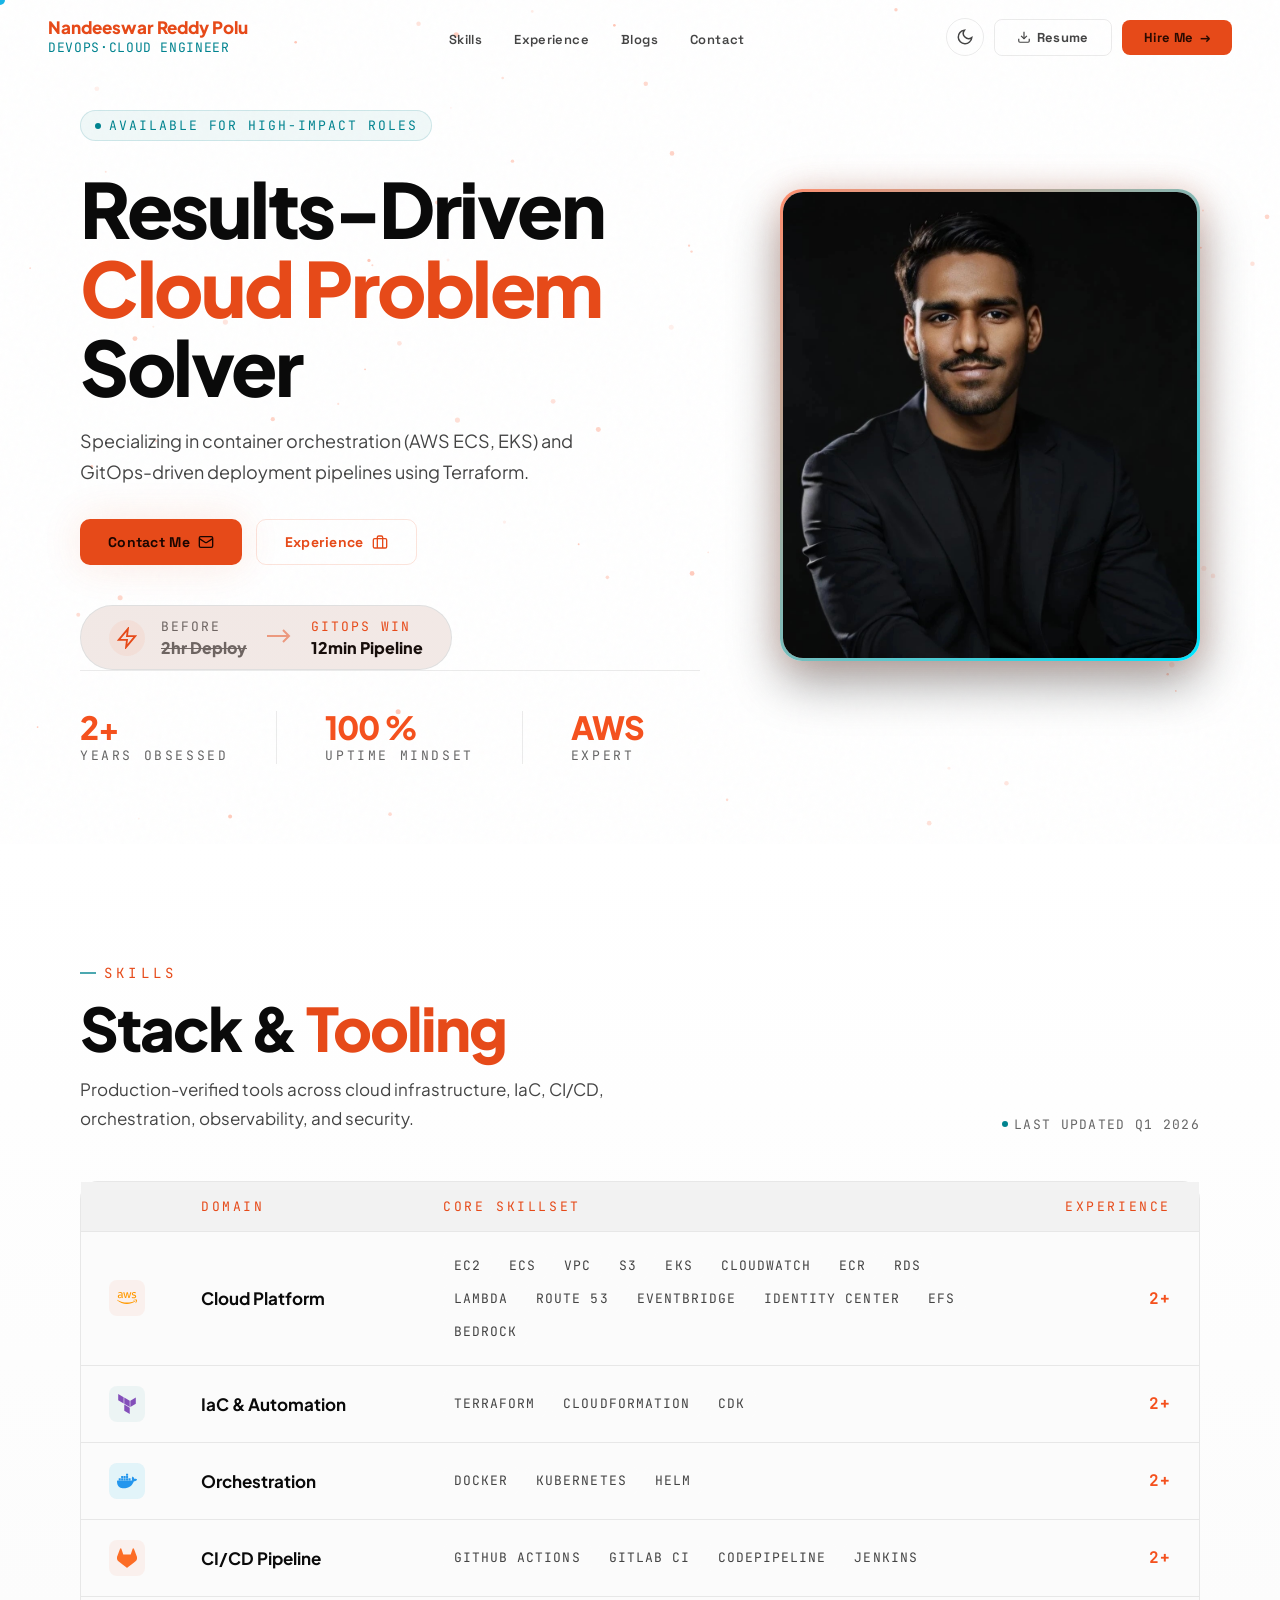
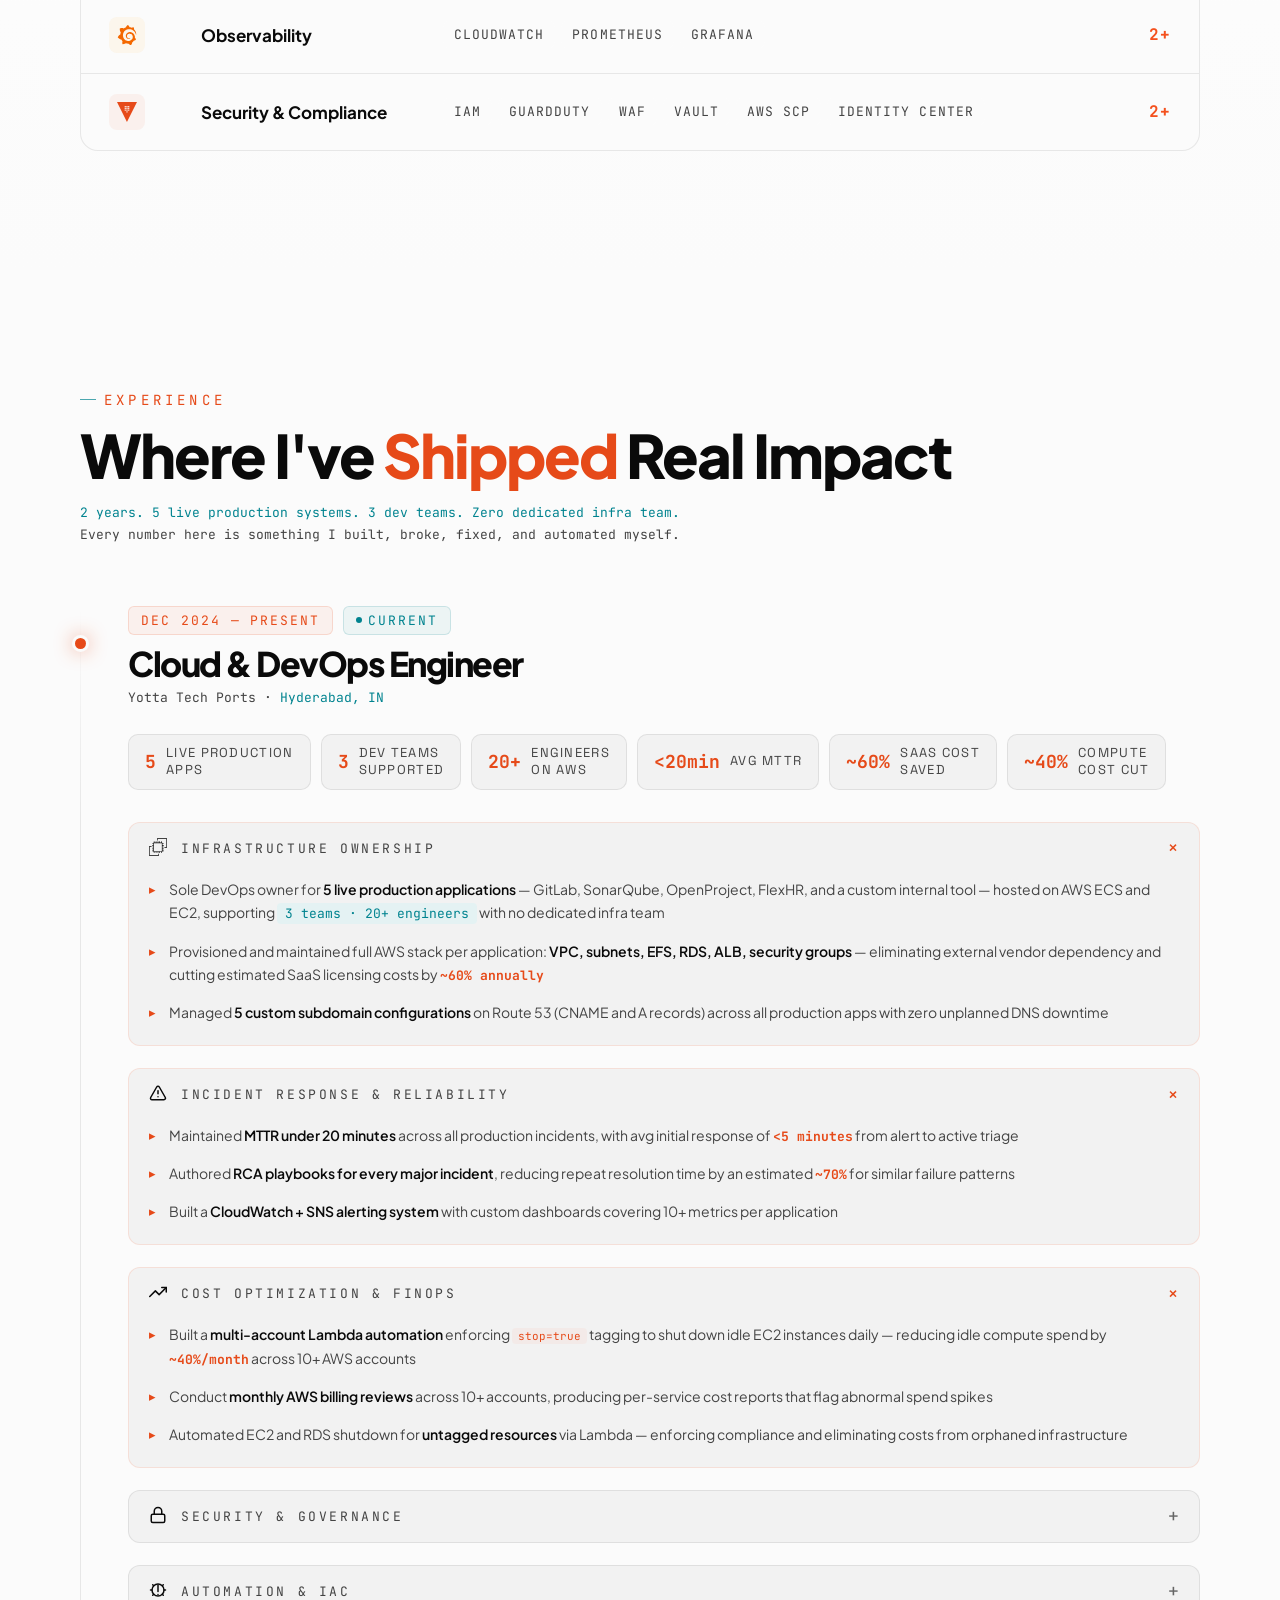
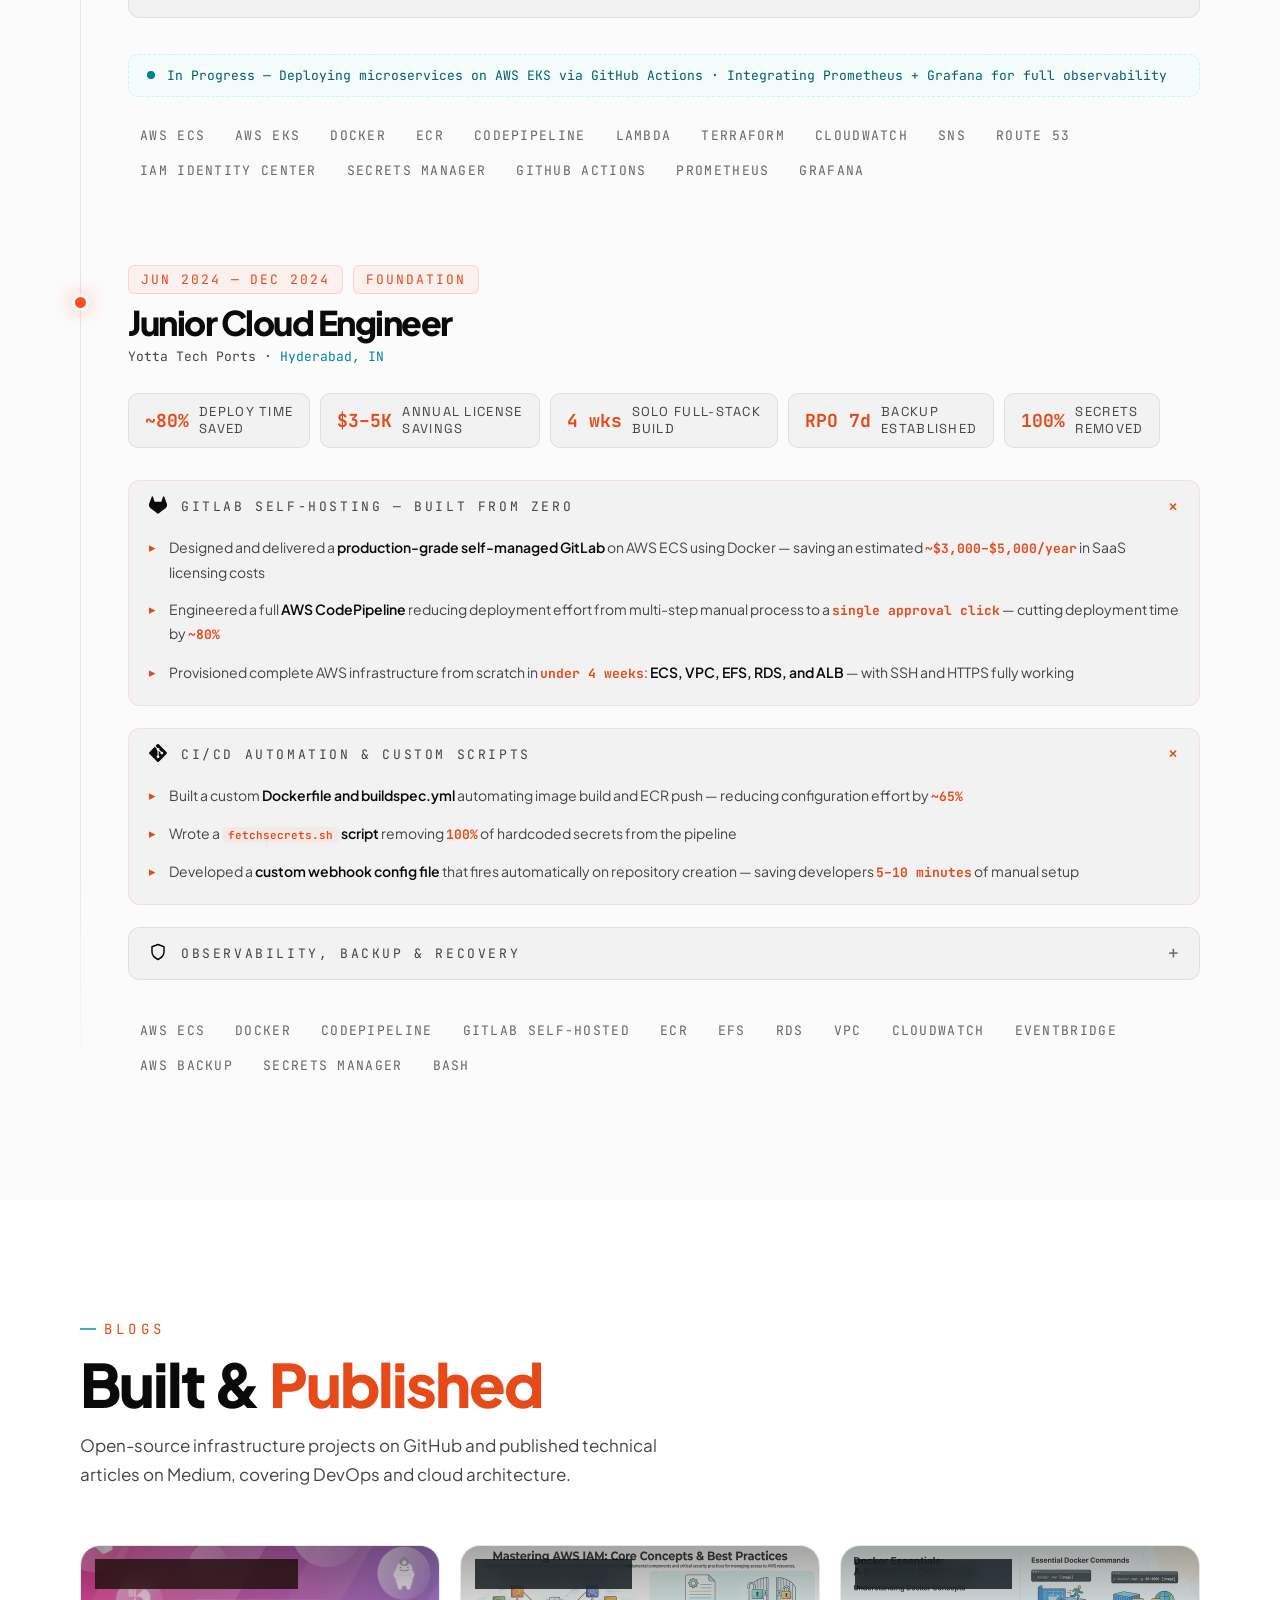
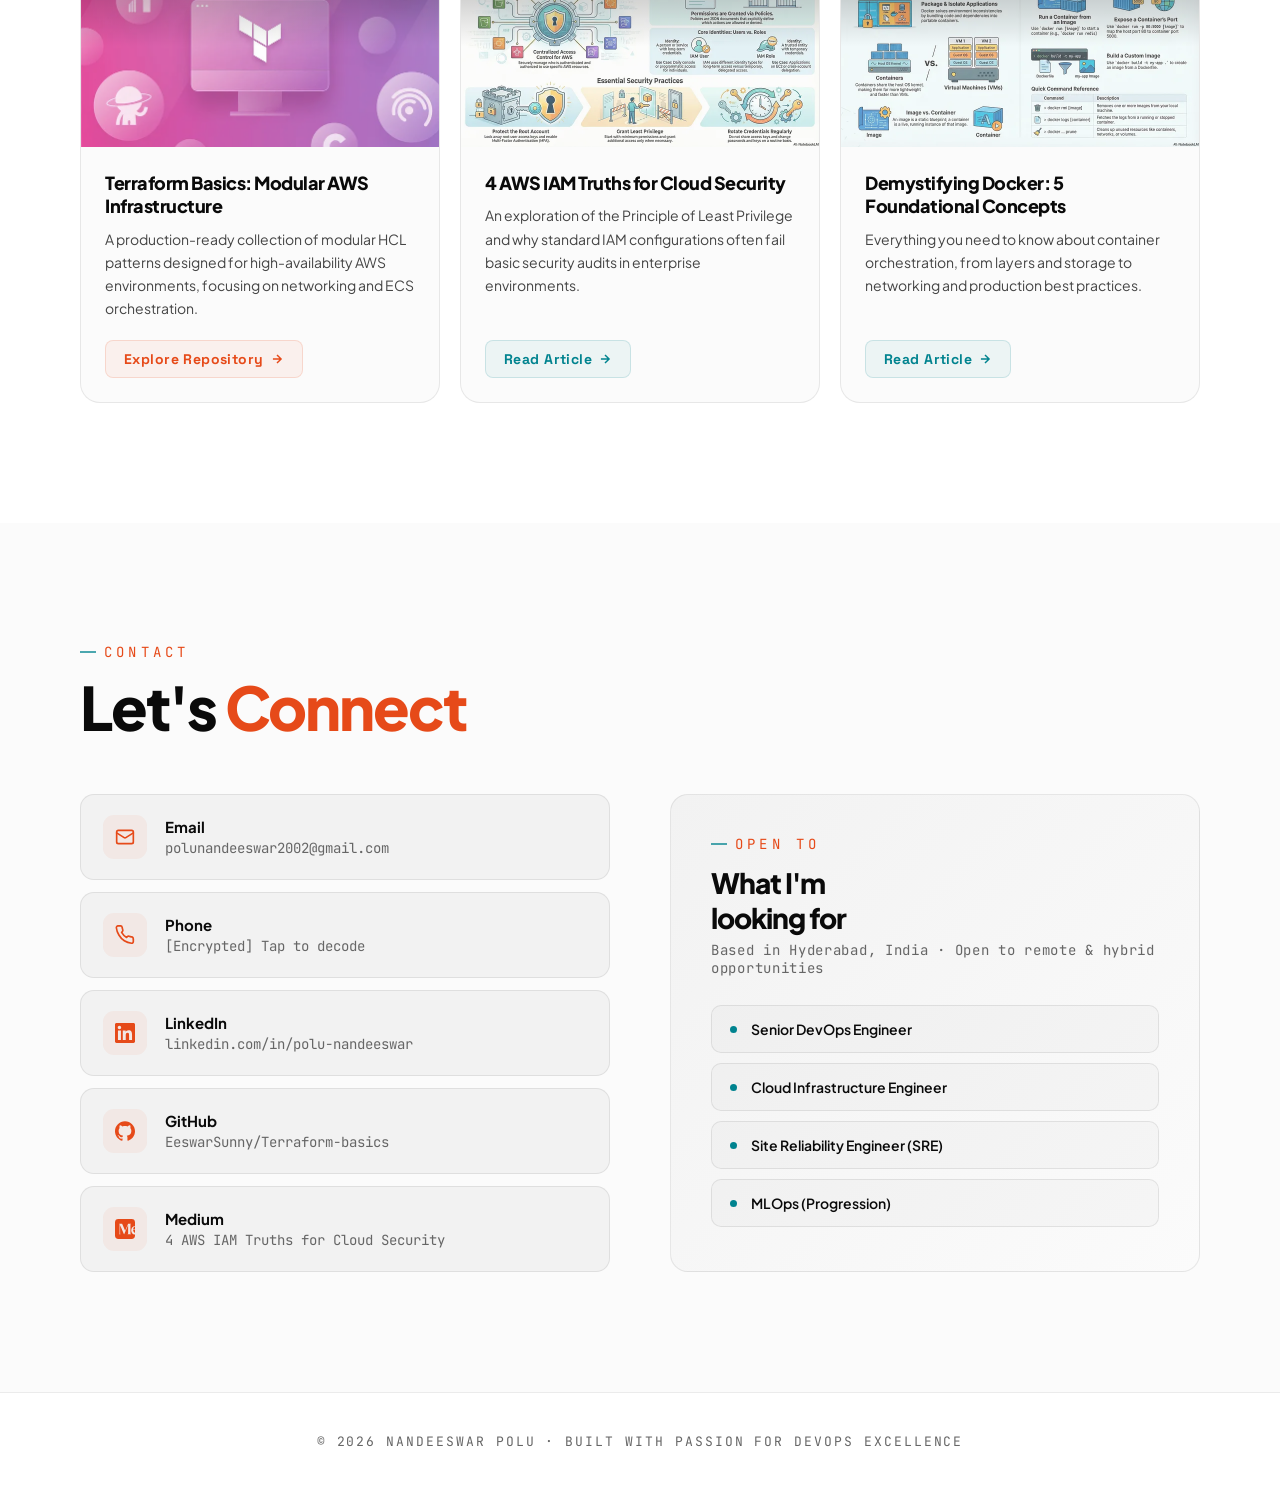
==== commit 04612e8e: "updated the photo frame in mobile" ====
--- a/index.html
+++ b/index.html
@@ -598,12 +598,7 @@
       border-radius: 50%;
       padding: 3px;
       background: linear-gradient(135deg, var(--primary), var(--cyan));
-      /* Double ring: solid gap via surface color, outer ring via secondary colored shadow */
-      box-shadow: 
-        0 0 0 4px var(--surface),
-        0 0 0 6px rgba(255, 143, 111, 0.4),
-        0 12px 30px rgba(0,0,0,0.3);
-      margin: 0 auto 32px auto;
+      box-shadow: 0 10px 30px rgba(0,0,0,0.3), 0 0 20px var(--primary-glow);
     }
 
     .mobile-photo-wrap img {
@@ -1654,7 +1649,8 @@
       }
 
       .mobile-photo-wrap {
-        display: block;
+        display: flex;
+        margin: 0 auto 32px auto;
       }
 
       .hero-photo-wrap {
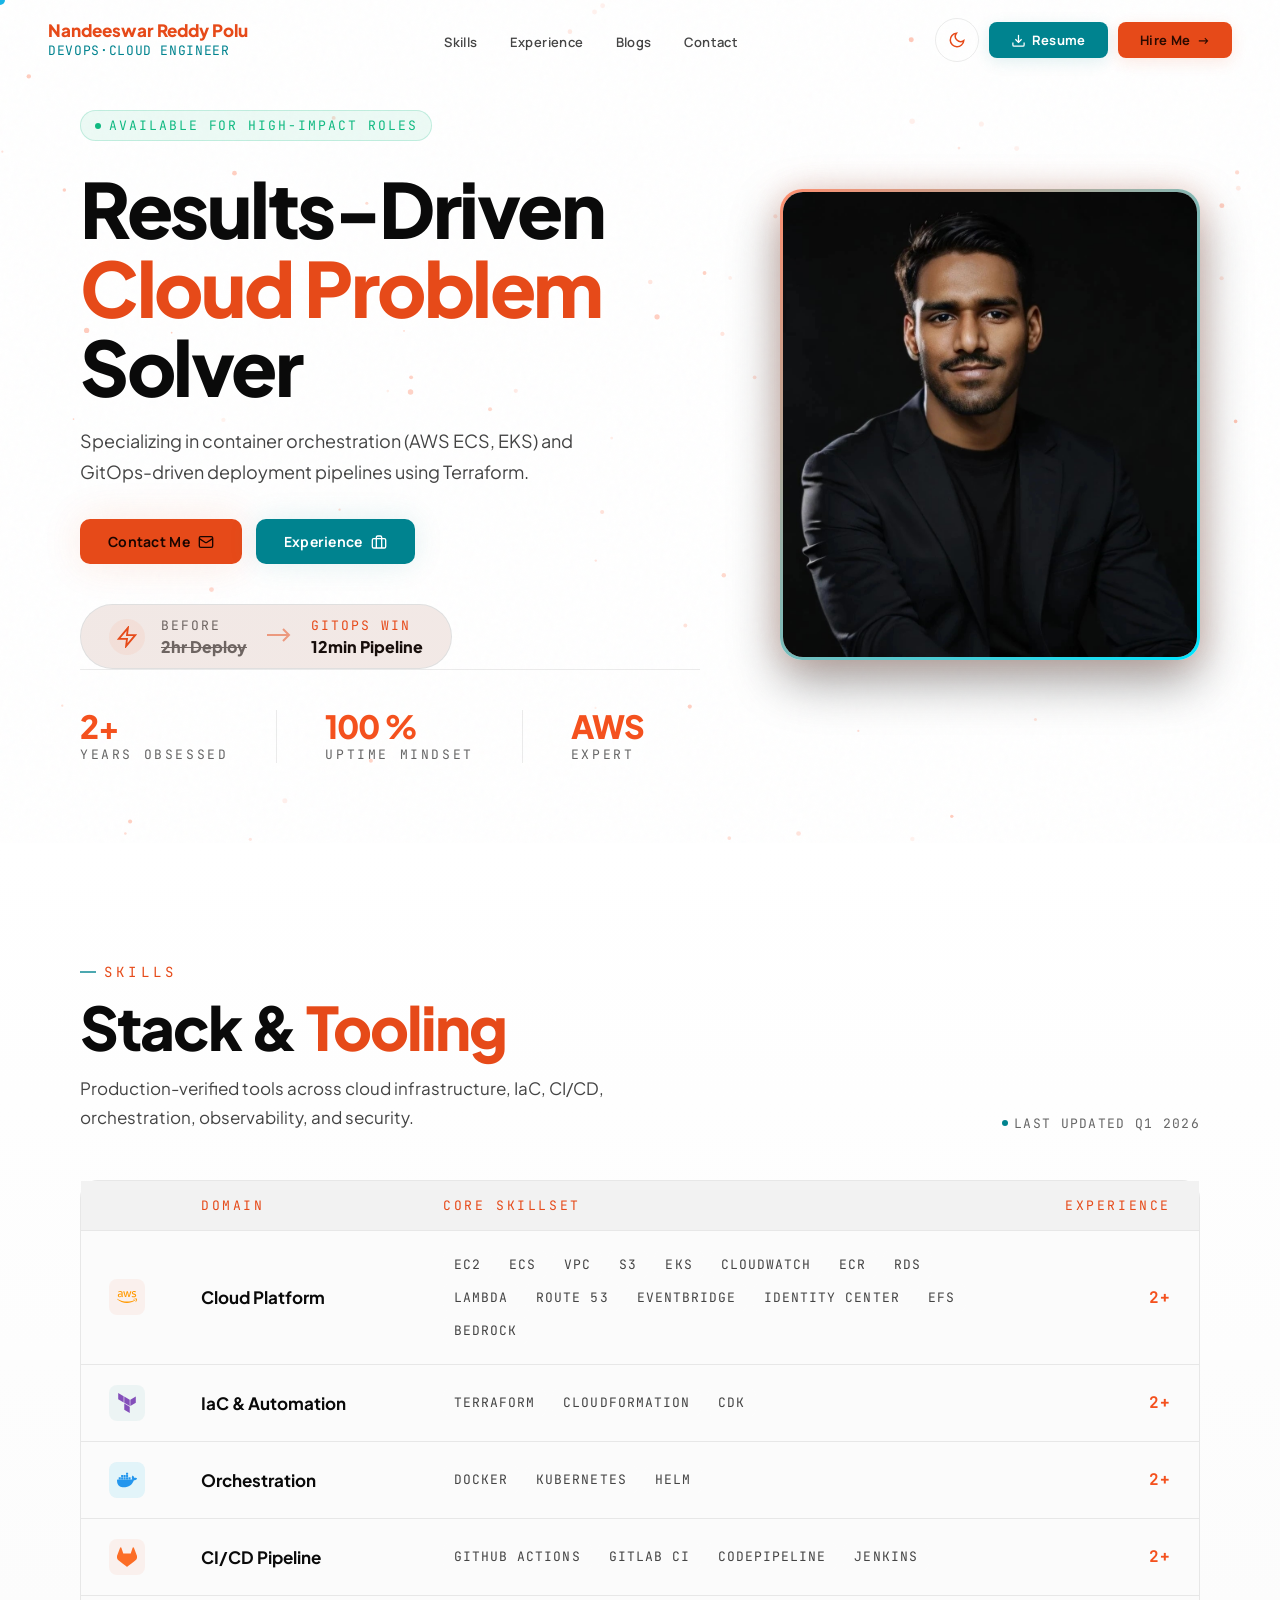
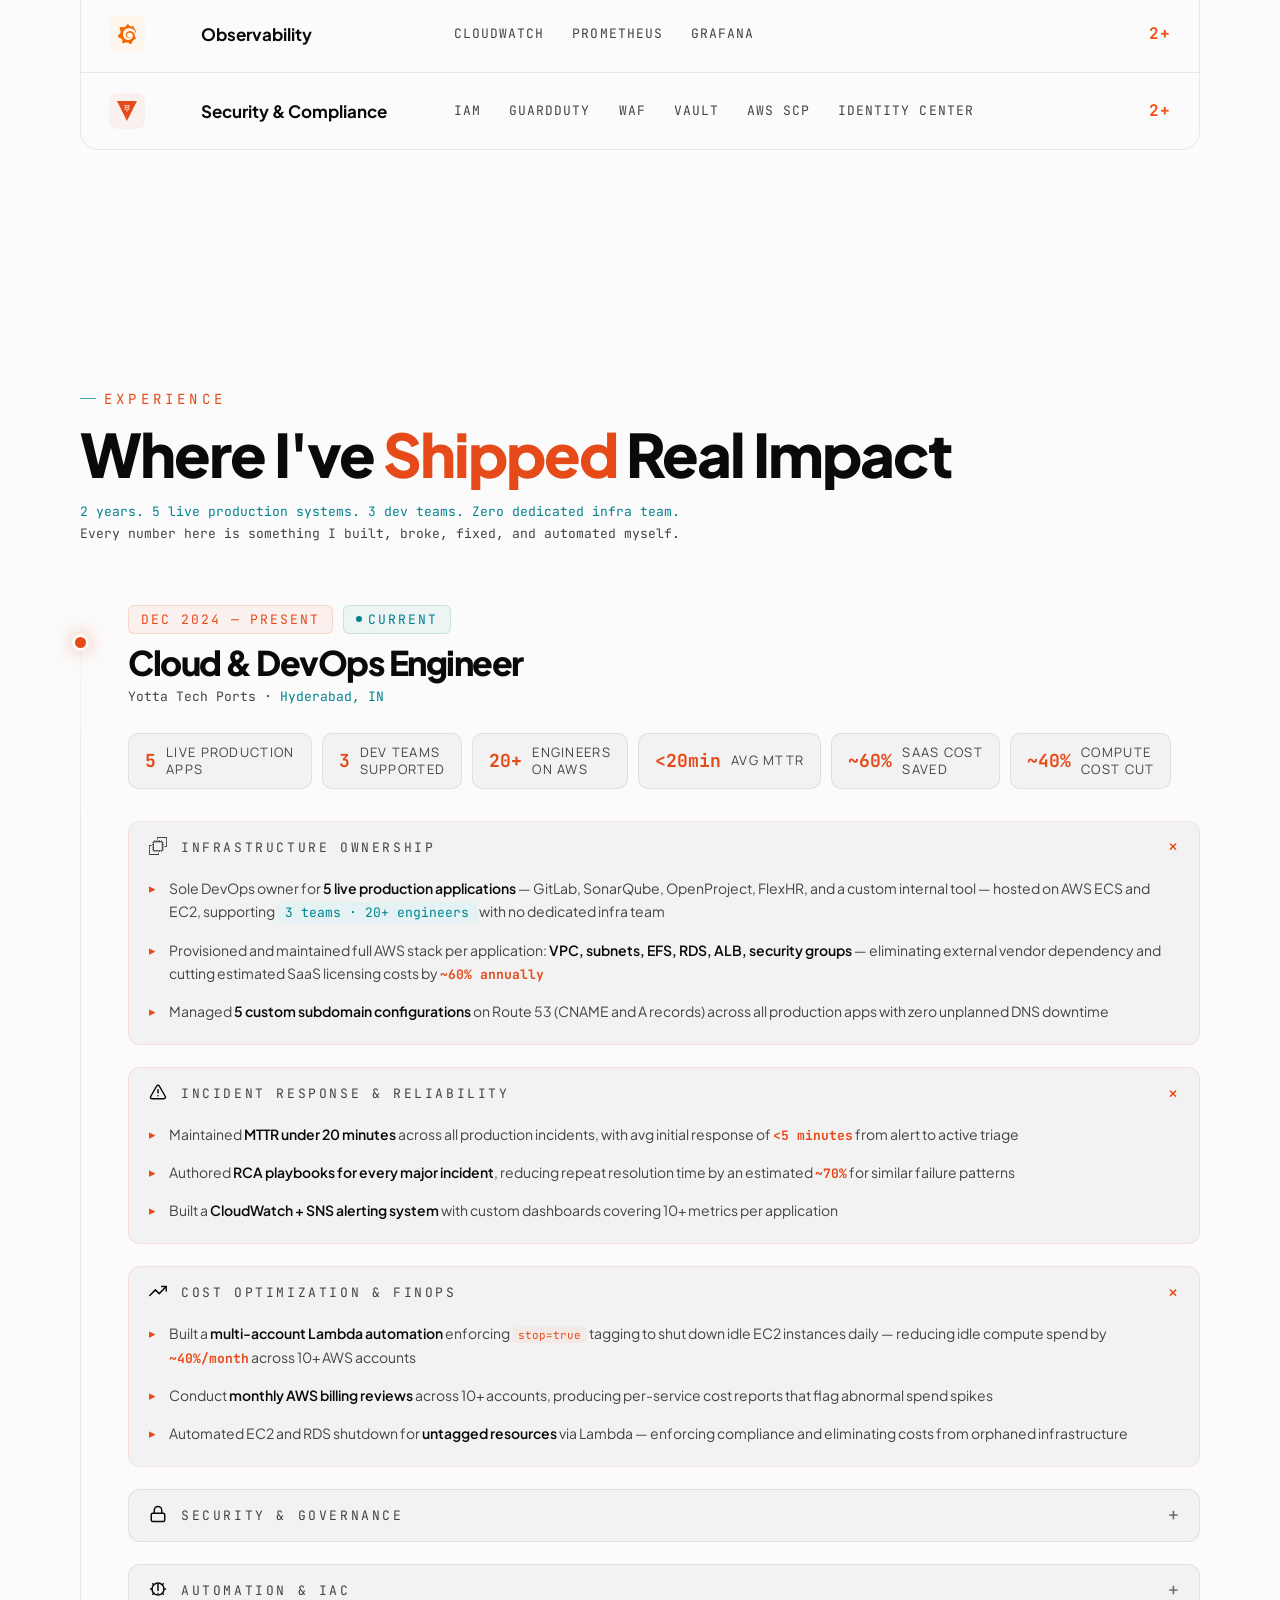
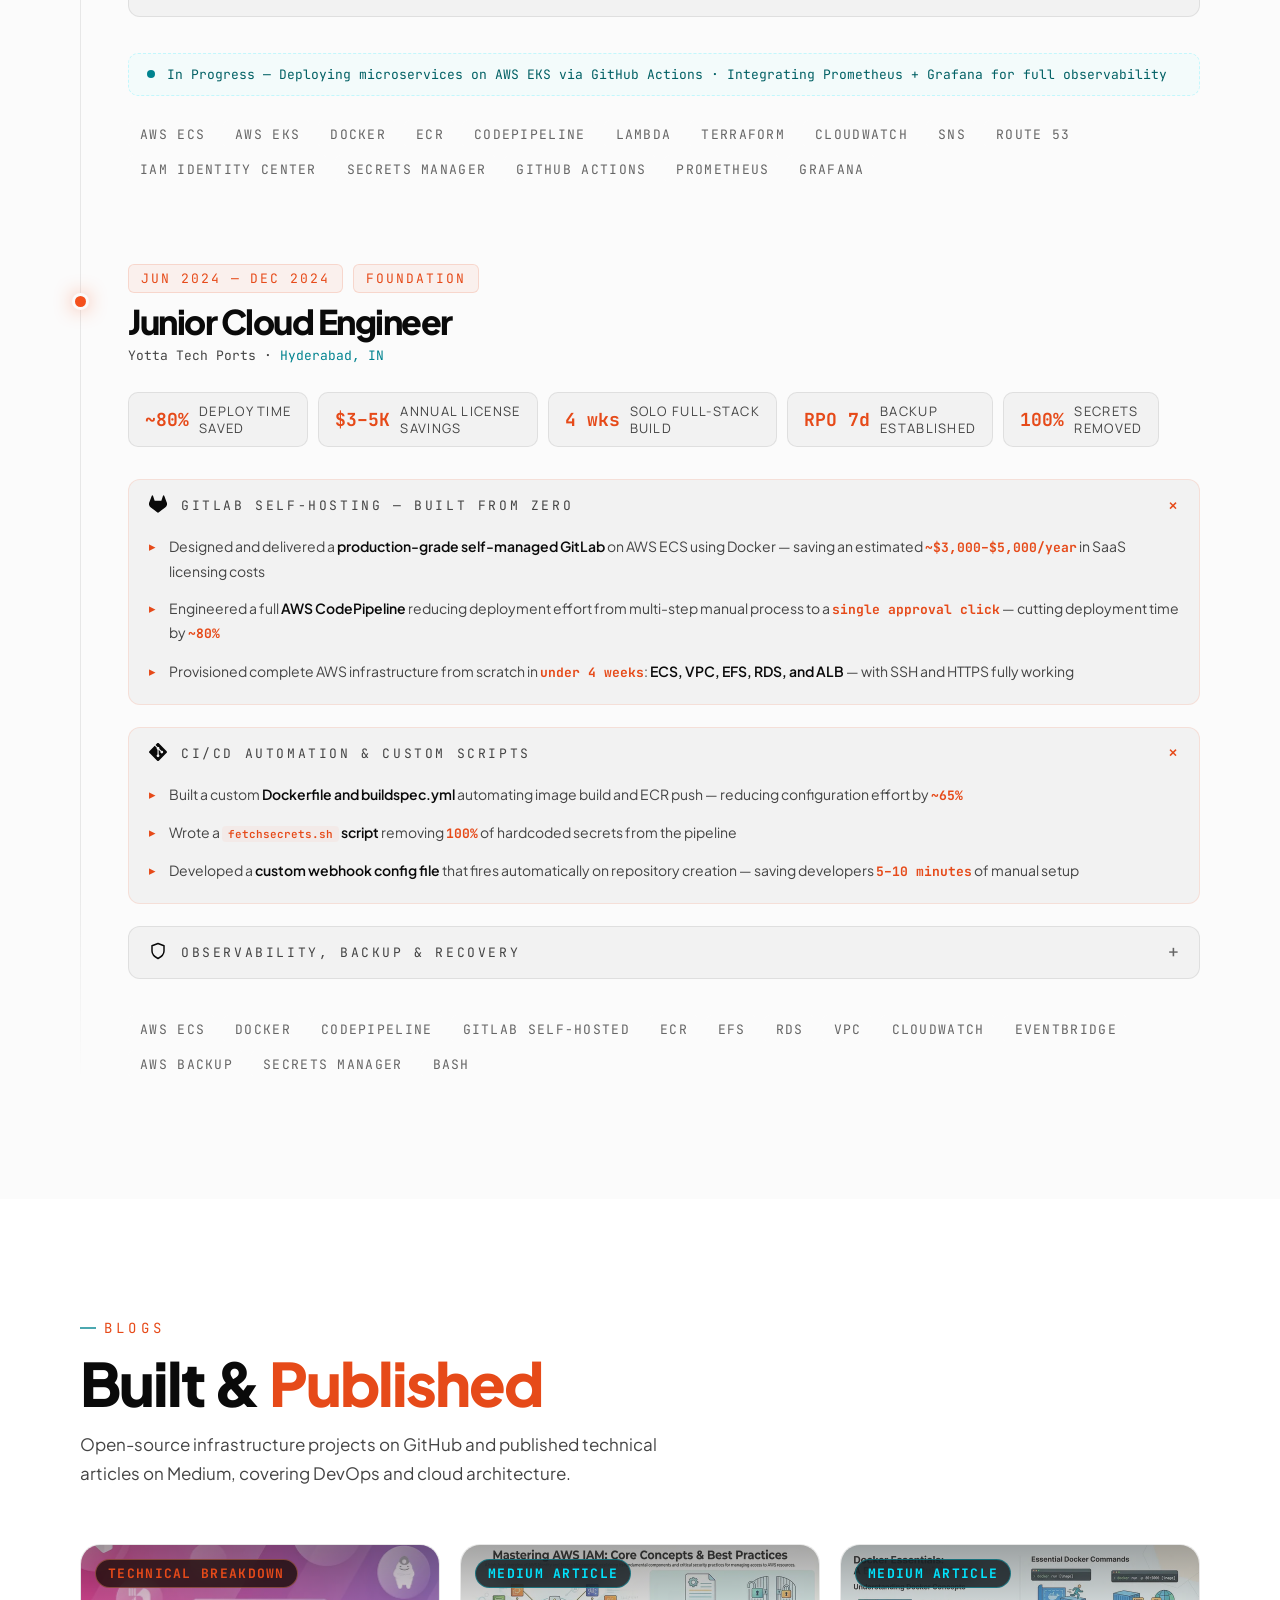
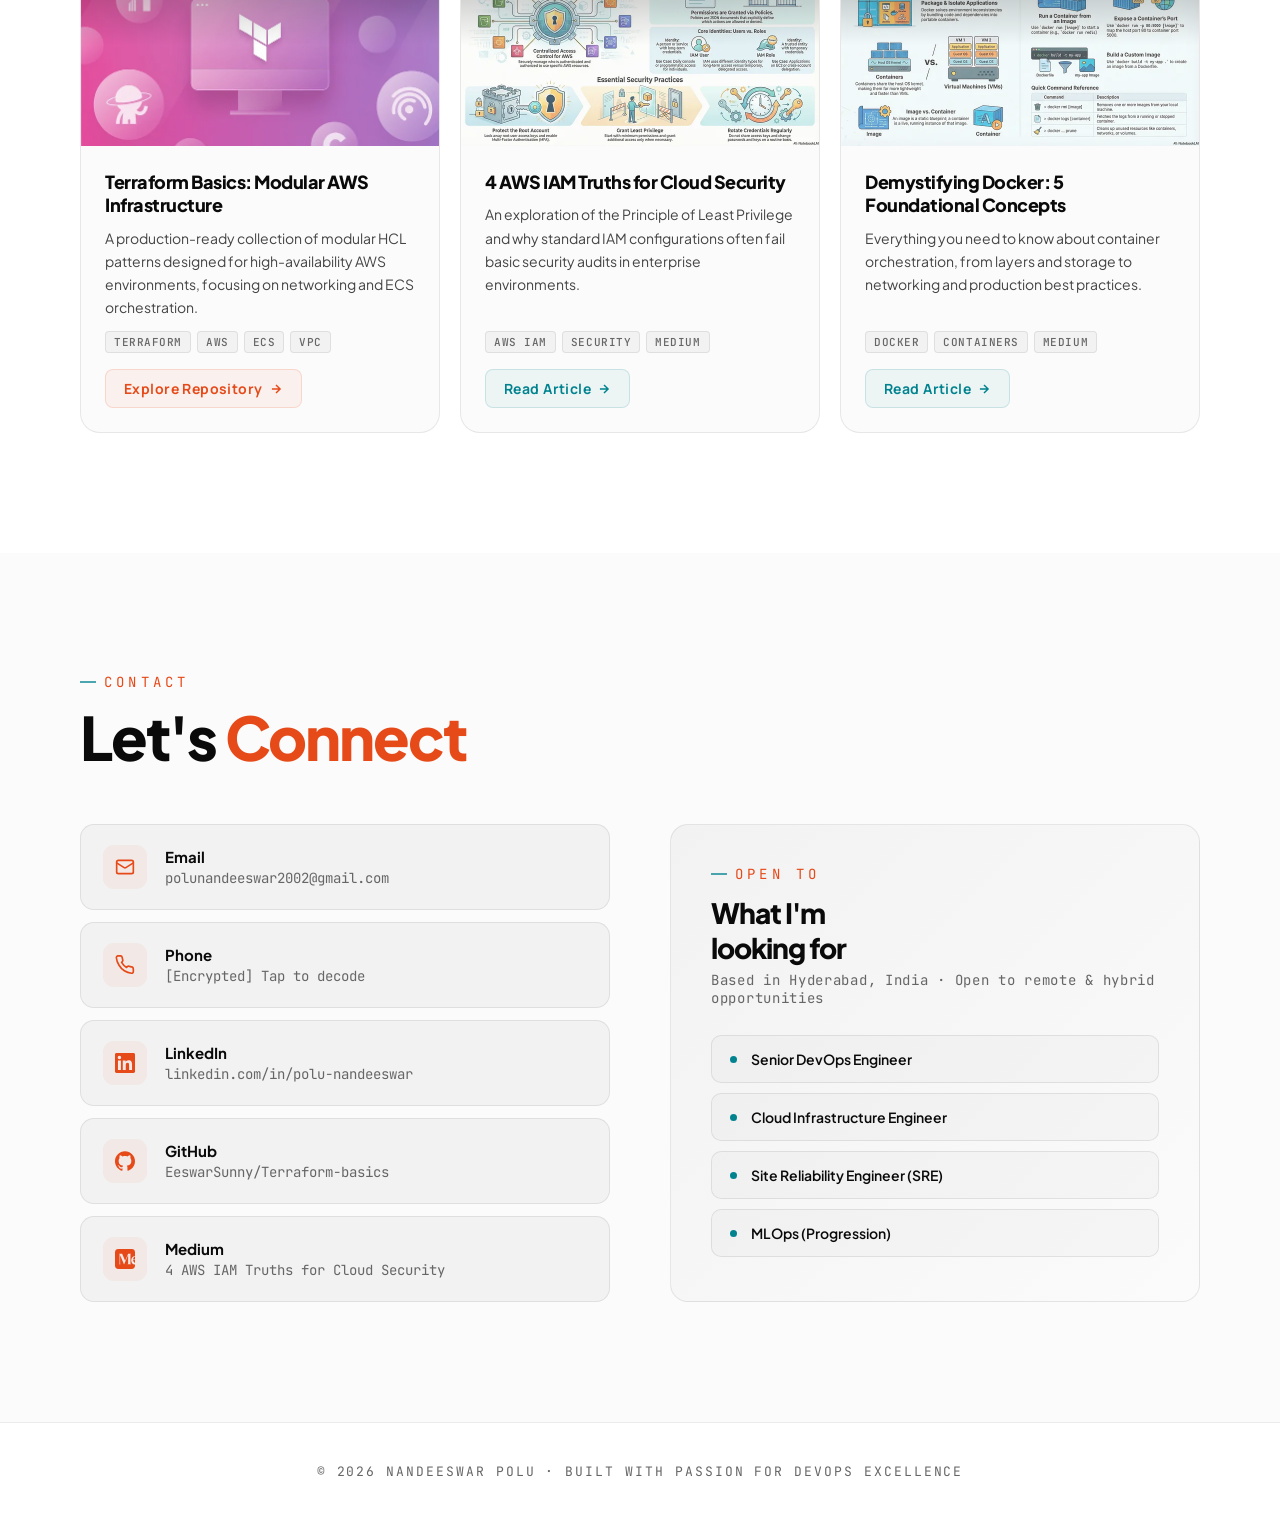
==== commit 85468bf4: "Add Priority 4 enhancements: SEO, OG tags, JSON-LD, spacing system - Added SEO meta tags (descriptio" ====
--- a/index.html
+++ b/index.html
@@ -5,8 +5,32 @@
   <meta charset="utf-8" />
   <meta content="width=device-width, initial-scale=1.0" name="viewport" />
   <title>Nandeeswar Reddy Polu</title>
+
+  <!-- SEO Meta Tags -->
+  <meta name="description" content="DevOps & Cloud Engineer specializing in AWS, Terraform, Docker, Kubernetes, and CI/CD pipelines. 3+ years of experience building scalable cloud infrastructure.">
+  <meta name="keywords" content="DevOps, Cloud Engineer, AWS, Terraform, Docker, Kubernetes, CI/CD, Infrastructure as Code">
+  <meta name="author" content="Nandeeswar Reddy Polu">
+
+  <!-- Open Graph / Social Media -->
+  <meta property="og:title" content="Nandeeswar Polu - DevOps Engineer">
+  <meta property="og:description" content="DevOps & Cloud Engineer specializing in AWS, Terraform, Docker, Kubernetes, and CI/CD pipelines">
+  <meta property="og:image" content="https://eeswarpolu.github.io/assets/profile-rectangle.jpg">
+  <meta property="og:url" content="https://eeswarpolu.github.io">
+  <meta property="og:type" content="website">
+
+  <!-- Twitter Card -->
+  <meta name="twitter:card" content="summary_large_image">
+  <meta name="twitter:title" content="Nandeeswar Polu - DevOps Engineer">
+  <meta name="twitter:description" content="DevOps & Cloud Engineer specializing in AWS, Terraform, Docker, Kubernetes, and CI/CD pipelines">
+  <meta name="twitter:image" content="https://eeswarpolu.github.io/assets/profile-rectangle.jpg">
+
+  <!-- Performance: Preconnect to font provider -->
+  <link rel="preconnect" href="https://fonts.googleapis.com">
+  <link rel="preconnect" href="https://fonts.gstatic.com" crossorigin>
+
+  <!-- Fonts: Optimized loading with font-display: swap -->
   <link
-    href="https://fonts.googleapis.com/css2?family=Plus+Jakarta+Sans:wght@400;600;700;800;900&family=Space+Grotesk:wght@400;500;700&family=JetBrains+Mono:wght@300;400;600;700&display=swap"
+    href="https://fonts.googleapis.com/css2?family=Plus+Jakarta+Sans:wght@400;600;700;800;900&family=Manrope:wght@400;500;600;700;800&family=JetBrains+Mono:wght@300;400;600;700&display=swap"
     rel="stylesheet" />
   <style>
     :root {
@@ -20,6 +44,11 @@
       --cyan-faint: rgba(0, 229, 255, 0.08);
       --cyan-subtle: rgba(0, 229, 255, 0.2);
       --cyan-glow: rgba(0, 229, 255, 0.2);
+      --green: #10b981; /* Emerald green accent */
+      --green-dim: #059669;
+      --green-faint: rgba(16, 185, 129, 0.08);
+      --green-subtle: rgba(16, 185, 129, 0.2);
+      --green-glow: rgba(16, 185, 129, 0.25);
       --gold: #ffb085;  /* Pale warm orange */
       --gold-faint: rgba(255, 176, 133, 0.1);
       --surface: #080808;
@@ -35,12 +64,23 @@
       --radius: 14px;
       --font-display: 'Plus Jakarta Sans', sans-serif;
       --font-mono: 'JetBrains Mono', monospace;
-      --font-label: 'Space Grotesk', sans-serif;
+      --font-label: 'Manrope', sans-serif;
       --surface-rgb: 8, 8, 8;
       --nav-bg: rgba(8, 8, 8, 0.75);
       --nav-bg-scrolled: rgba(8, 8, 8, 0.95);
       --shadow: 0 4px 20px rgba(0, 0, 0, 0.5);
       --surface-0: rgba(255, 255, 255, 0.02);
+
+      /* Spacing System */
+      --space-xs: 4px;
+      --space-sm: 8px;
+      --space-md: 16px;
+      --space-lg: 24px;
+      --space-xl: 32px;
+      --space-2xl: 48px;
+      --space-3xl: 64px;
+      --space-4xl: 80px;
+      --space-5xl: 120px;
     }
 
     :root.light {
@@ -90,7 +130,7 @@
       background: var(--surface);
       color: var(--text);
       overflow-x: hidden;
-      cursor: none;
+      cursor: none; /* Custom cursor - overridden in prefers-reduced-motion */
       transition: background 0.3s, color 0.3s;
     }
 
@@ -98,7 +138,7 @@
     .theme-toggle {
       background: transparent;
       border: 1px solid var(--border);
-      color: var(--text-muted);
+      color: var(--primary);
       width: 38px;
       height: 38px;
       border-radius: 50%;
@@ -113,11 +153,14 @@
       border-color: var(--primary);
       color: var(--primary);
       background: var(--primary-glow);
+      transform: scale(1.05);
     }
 
     .theme-toggle svg {
       width: 18px;
       height: 18px;
+      stroke: var(--primary);
+      color: var(--primary);
     }
 
     /* ── Custom Cursor ── */
@@ -214,7 +257,7 @@
     nav.scrolled {
       background: var(--nav-bg-scrolled);
       backdrop-filter: blur(24px) saturate(180%);
-      border-bottom-color: var(--primary-subtle);
+      border-bottom-color: var(--border);
       box-shadow: var(--shadow);
     }
 
@@ -276,6 +319,14 @@
     }
 
     .nav-links a:hover::after {
+      width: 100%;
+    }
+
+    .nav-links a.active {
+      color: var(--primary);
+    }
+
+    .nav-links a.active::after {
       width: 100%;
     }
 
@@ -306,38 +357,126 @@
       display: none;
     }
 
-    .btn-menu {
+    /* ── Hamburger Button ── */
+    .hamburger-btn {
       display: none;
-      padding: 7px;
-      width: 36px;
-      height: 36px;
+      flex-direction: column;
       justify-content: center;
-      background: var(--surface-2);
+      align-items: center;
+      gap: 5px;
+      width: 40px;
+      height: 40px;
+      padding: 0;
+      background: transparent;
       border: 1px solid var(--border);
-      color: var(--text);
-    }
-
+      border-radius: 10px;
+      cursor: pointer;
+      transition: border-color 0.2s, background 0.2s;
+      flex-shrink: 0;
+    }
+
+    .hamburger-btn:hover {
+      border-color: var(--primary);
+      background: transparent;
+    }
+
+    .hamburger-btn:hover .hb-line {
+      background: var(--primary);
+    }
+
+    .hamburger-btn .hb-line {
+      display: block;
+      width: 18px;
+      height: 1.5px;
+      background: var(--text);
+      border-radius: 2px;
+      transform-origin: center;
+      transition: transform 0.35s cubic-bezier(0.23, 1, 0.32, 1),
+                  opacity 0.25s,
+                  width 0.3s cubic-bezier(0.23, 1, 0.32, 1);
+    }
+
+    /* Open state: morph lines → X */
+    .hamburger-btn.open .hb-line:nth-child(1) {
+      transform: translateY(6.5px) rotate(45deg);
+    }
+    .hamburger-btn.open .hb-line:nth-child(2) {
+      opacity: 0;
+      width: 0;
+    }
+    .hamburger-btn.open .hb-line:nth-child(3) {
+      transform: translateY(-6.5px) rotate(-45deg);
+    }
+
+    /* ── Mobile CTA: icon-only compact form ── */
+    .nav-btn-icon {
+      display: none; /* only shown on mobile */
+    }
+
+    /* ── Button Hierarchy: Primary → Secondary → Tertiary ── */
+    /*
+     * THREE-TIER BUTTON SYSTEM:
+     *
+     * 1. PRIMARY (.btn-primary) - High emphasis
+     *    - Orange background with glow
+     *    - Main CTAs: "Hire Me", "Contact Me"
+     *    - Use sparingly (1-2 per page)
+     *
+     * 2. SECONDARY (.btn-secondary) - Medium emphasis
+     *    - Cyan background with glow
+     *    - Important actions: "View Resume", "See Projects", "Experience"
+     *    - Supporting actions that deserve attention
+     *
+     * 3. TERTIARY (.btn-tertiary, .btn-outline) - Low emphasis
+     *    - Transparent with border (ghost style)
+     *    - Less important actions: "Learn More", "View Details"
+     *    - Fallback for less critical interactions
+     */
+
+    /* PRIMARY: High emphasis - Main CTAs (orange, bold, glowing) */
+    .btn-primary {
+      background: var(--primary);
+      color: #2a0a00;
+      box-shadow: 0 4px 16px var(--primary-glow);
+    }
+
+    .btn-primary:hover {
+      background: var(--primary-dim);
+      transform: translateY(-2px);
+      box-shadow: 0 8px 28px rgba(255, 107, 66, 0.35);
+    }
+
+    /* SECONDARY: Medium emphasis - Important actions (cyan, solid) */
+    .btn-secondary {
+      background: var(--cyan);
+      color: #001f24;
+      box-shadow: 0 4px 16px var(--cyan-glow);
+    }
+
+    :root.light .btn-secondary {
+      background: var(--cyan);
+      color: #ffffff;
+    }
+
+    .btn-secondary:hover {
+      background: var(--cyan-dim);
+      transform: translateY(-2px);
+      box-shadow: 0 8px 28px rgba(0, 229, 255, 0.3);
+    }
+
+    /* TERTIARY: Low emphasis - Ghost/outline style */
+    .btn-tertiary,
     .btn-outline {
       background: transparent;
       border: 1px solid var(--border);
       color: var(--text-muted);
     }
 
+    .btn-tertiary:hover,
     .btn-outline:hover {
       border-color: var(--primary);
       color: var(--primary);
-      background: var(--primary-glow);
-    }
-
-    .btn-primary {
-      background: var(--primary);
-      color: #2a0a00;
-    }
-
-    .btn-primary:hover {
-      background: var(--primary-dim);
-      transform: translateY(-1px);
-      box-shadow: 0 8px 24px var(--primary-glow);
+      background: var(--primary-faint);
     }
 
     /* ── Hero ── */
@@ -364,12 +503,12 @@
       align-items: center;
       gap: 8px;
       padding: 6px 14px;
-      background: var(--cyan-faint);
-      border: 1px solid var(--cyan-subtle);
+      background: var(--green-faint);
+      border: 1px solid var(--green-subtle);
       border-radius: 100px;
       font-family: var(--font-mono);
       font-size: 13px;
-      color: var(--cyan);
+      color: var(--green);
       letter-spacing: 0.15em;
       text-transform: uppercase;
       margin-bottom: 28px;
@@ -379,8 +518,8 @@
       width: 6px;
       height: 6px;
       border-radius: 50%;
-      background: var(--cyan);
-      animation: pulse-cyan 1.5s infinite ease-in-out;
+      background: var(--green);
+      animation: pulse-green 1.5s infinite ease-in-out;
     }
 
     @keyframes pulse-cyan {
@@ -395,6 +534,21 @@
       100% {
         transform: scale(1);
         box-shadow: 0 0 0 0 rgba(0, 229, 255, 0);
+      }
+    }
+
+    @keyframes pulse-green {
+      0% {
+        transform: scale(1);
+        box-shadow: 0 0 0 0 rgba(16, 185, 129, 0.7);
+      }
+      70% {
+        transform: scale(1);
+        box-shadow: 0 0 0 12px rgba(16, 185, 129, 0);
+      }
+      100% {
+        transform: scale(1);
+        box-shadow: 0 0 0 0 rgba(16, 185, 129, 0);
       }
     }
 
@@ -457,14 +611,32 @@
     }
 
     .hero-btn-secondary {
+      background: var(--cyan);
+      color: #001f24;
+      box-shadow: 0 0 30px var(--cyan-glow);
+    }
+
+    :root.light .hero-btn-secondary {
+      background: var(--cyan);
+      color: #ffffff;
+    }
+
+    .hero-btn-secondary:hover {
+      background: var(--cyan-dim);
+      box-shadow: 0 0 50px rgba(0, 229, 255, 0.3);
+      transform: translateY(-2px);
+    }
+
+    .hero-btn-tertiary {
       background: transparent;
-      color: var(--primary);
-      border: 1px solid var(--primary-subtle);
-    }
-
-    .hero-btn-secondary:hover {
-      background: var(--primary-faint);
-      border-color: var(--primary);
+      color: var(--text);
+      border: 1px solid var(--border);
+    }
+
+    .hero-btn-tertiary:hover {
+      background: var(--surface-0);
+      border-color: var(--cyan-subtle);
+      color: var(--cyan);
     }
 
     /* Pipeline metric */
@@ -1161,14 +1333,19 @@
     }
 
     .cat-body {
-      max-height: 0;
+      display: grid;
+      grid-template-rows: 0fr;
       overflow: hidden;
+      transition: grid-template-rows 0.45s cubic-bezier(0.16, 1, 0.3, 1), padding 0.3s;
       padding: 0 20px;
-      transition: max-height 0.45s cubic-bezier(0.16, 1, 0.3, 1), padding 0.3s;
+    }
+
+    .cat-body > * {
+      min-height: 0; /* Required for grid collapse to work */
     }
 
     .cat-block.open .cat-body {
-      max-height: 800px;
+      grid-template-rows: 1fr;
       padding: 4px 20px 20px;
     }
 
@@ -1392,7 +1569,27 @@
       color: var(--text-muted);
       line-height: 1.65;
       flex: 1;
-      margin-bottom: 20px;
+      margin-bottom: 12px;
+    }
+
+    .bento-meta {
+      display: flex;
+      flex-wrap: wrap;
+      gap: 6px;
+      margin-bottom: 16px;
+      font-size: 11px;
+      font-family: var(--font-mono);
+      text-transform: uppercase;
+      letter-spacing: 0.05em;
+    }
+
+    .bento-meta-tag {
+      padding: 3px 8px;
+      background: var(--surface-2);
+      border: 1px solid var(--border);
+      border-radius: 4px;
+      color: var(--text-dim);
+      font-weight: 500;
     }
 
     .bento-link {
@@ -1699,6 +1896,72 @@
       .impact-chips {
         gap: 8px;
       }
+
+      /* Fix Contact section for mobile */
+      #Contact {
+        padding: 60px 0 80px 0;
+      }
+
+      .contact-link {
+        padding: 16px 18px;
+        gap: 14px;
+      }
+
+      .contact-icon {
+        width: 40px;
+        height: 40px;
+      }
+
+      .contact-text h4 {
+        font-size: 14px;
+      }
+
+      .contact-text p {
+        font-size: 12px;
+        word-break: break-word;
+      }
+
+      .open-to-panel {
+        padding: 28px 20px;
+      }
+
+      .open-to-panel h3 {
+        font-size: 20px;
+      }
+
+      .open-to-panel ul li {
+        font-size: 13px;
+      }
+    }
+
+    /* ── Mobile Nav Responsive ── */
+    @media (max-width: 1024px) {
+      /* Hide desktop nav links on mobile - use hamburger menu instead */
+      .nav-links {
+        display: none !important;
+      }
+
+      /* Show hamburger */
+      .hamburger-btn {
+        display: flex;
+      }
+
+      /* Hide navbar CTA buttons on mobile - they're in the mobile menu */
+      .nav-cta .btn-secondary,
+      .nav-cta .btn-primary {
+        display: none !important;
+      }
+
+      /* Keep theme toggle and hamburger visible */
+      .theme-toggle {
+        display: flex !important;
+      }
+
+      /* Shrink CTA buttons: hide text labels, show only icons */
+      .btn-label {
+        display: none;
+      }
+
     }
 
     @media (max-width: 500px) {
@@ -1715,23 +1978,6 @@
       .nav-cta {
         gap: 6px;
       }
-
-      .btn-outline {
-        display: none !important;
-      }
-
-      .btn-primary {
-        padding: 7px 14px;
-        font-size: 13px;
-      }
-
-      .btn-menu {
-        display: flex;
-      }
-
-      .theme-toggle {
-        margin-right: 0;
-      }
     }
 
     @media (max-width: 400px) {
@@ -1749,6 +1995,38 @@
       .hero-actions svg {
         width: 14px;
         height: 14px;
+      }
+
+      /* Extra small devices - ensure contact section fits */
+      #Contact {
+        padding: 40px 0 60px 0;
+      }
+
+      .section-inner {
+        padding: 0 16px;
+      }
+
+      .contact-link {
+        padding: 14px 16px;
+        gap: 12px;
+      }
+
+      .contact-icon {
+        width: 36px;
+        height: 36px;
+      }
+
+      .contact-text h4 {
+        font-size: 13px;
+      }
+
+      .contact-text p {
+        font-size: 11px;
+        line-height: 1.4;
+      }
+
+      .contact-links {
+        gap: 10px;
       }
     }
 
@@ -1762,131 +2040,220 @@
       border-radius: 4px;
     }
 
-    /* ── Mobile Menu Overlay ── */
+    /* ── Mobile Menu Dropdown Panel ── */
     #MobileNavOverlay {
-      position: fixed !important;
-      inset: 0 !important;
-      z-index: 99999 !important;
-      display: flex !important;
-      flex-direction: column !important;
-      background: rgba(8, 8, 8, 0.92) !important;
-      backdrop-filter: blur(20px) !important;
-      -webkit-backdrop-filter: blur(20px) !important;
-      padding: 28px 32px 40px !important;
-      opacity: 0 !important;
-      pointer-events: none !important;
-      transition: opacity 0.3s ease !important;
+      position: fixed;
+      top: var(--navbar-height, 64px);
+      left: 0;
+      right: 0;
+      z-index: 101; /* Above navbar (z-index: 100) */
+      background: var(--nav-bg-scrolled);
+      backdrop-filter: blur(24px) saturate(180%);
+      -webkit-backdrop-filter: blur(24px) saturate(180%);
+      border-bottom: 1px solid var(--primary-subtle);
+      box-shadow: 0 8px 32px rgba(0, 0, 0, 0.3);
+
+      /* Hidden state */
+      transform: translateY(-100%);
+      opacity: 0;
+      visibility: hidden;
+      pointer-events: none;
+
+      /* Transition */
+      transition: transform 0.35s cubic-bezier(0.16, 1, 0.3, 1),
+                  opacity 0.25s ease,
+                  visibility 0s 0.35s;
+
+      /* Layout */
+      display: flex;
+      flex-direction: column;
+      padding: 0;
+      width: 100%;
+      height: auto;
+      overflow: visible;
+
+      /* Hide scrollbar completely */
+      -ms-overflow-style: none;  /* IE and Edge */
+      scrollbar-width: none;  /* Firefox */
     }
 
     #MobileNavOverlay.active {
-      opacity: 1 !important;
-      pointer-events: auto !important;
-    }
-
-    /* Invisible backdrop for click-outside-to-close */
-    .m-menu-backdrop {
-      display: none !important;
-    }
-
-    /* The actual content container */
-    .m-menu-content {
-      display: flex !important;
-      flex-direction: column !important;
-      width: 100% !important;
-      height: 100% !important;
-    }
-
-    /* Top row: avatar + close button */
-    .m-menu-toprow {
-      display: flex !important;
-      align-items: center !important;
-      justify-content: space-between !important;
-      margin-bottom: 48px !important;
-    }
-
-    .m-avatar {
-      width: 52px !important;
-      height: 52px !important;
-      border-radius: 14px !important;
-      object-fit: cover !important;
-      border: 1px solid rgba(255,255,255,0.1) !important;
-    }
-
-    .m-close-btn {
-      background: rgba(255,255,255,0.08) !important;
-      border: 1px solid rgba(255,255,255,0.1) !important;
-      color: var(--text) !important;
-      width: 44px !important;
-      height: 44px !important;
-      border-radius: 12px !important;
-      cursor: pointer !important;
-      display: flex !important;
-      align-items: center !important;
-      justify-content: center !important;
-    }
-
-    /* Nav links */
+      transform: translateY(0);
+      opacity: 1;
+      visibility: visible;
+      pointer-events: auto;
+      transition: transform 0.35s cubic-bezier(0.16, 1, 0.3, 1),
+                  opacity 0.25s ease,
+                  visibility 0s 0s;
+    }
+
+    /* Hide webkit scrollbar */
+    #MobileNavOverlay::-webkit-scrollbar {
+      display: none;
+      width: 0;
+      height: 0;
+    }
+
+    /* Mobile Menu Backdrop - dims content behind overlay */
+    .mobile-menu-backdrop {
+      position: fixed;
+      top: 0;
+      left: 0;
+      right: 0;
+      bottom: 0;
+      background: rgba(0, 0, 0, 0.5);
+      z-index: 98; /* Below overlay (101) but above content */
+      opacity: 0;
+      pointer-events: none;
+      transition: opacity 0.3s ease;
+      backdrop-filter: blur(3px);
+      -webkit-backdrop-filter: blur(3px);
+    }
+
+    .mobile-menu-backdrop.active {
+      opacity: 1;
+      pointer-events: auto;
+    }
+
+    /* Hide backdrop on desktop */
+    @media (min-width: 1025px) {
+      .mobile-menu-backdrop {
+        display: none;
+      }
+    }
+
+    /* Nav links inside panel */
     .m-nav-links {
-      display: flex !important;
-      flex-direction: column !important;
-      gap: 0 !important;
-      flex: 1 !important;
-      padding: 0 !important;
-      margin: 0 !important;
+      display: flex;
+      flex-direction: column;
+      gap: 0;
+      padding: 24px 24px 0 24px;
+      margin: 0;
+      order: 1;
+      flex-shrink: 0;
+      position: relative;
+      z-index: 1;
+      background: transparent;
     }
 
     .m-link {
-      display: block !important;
-      padding: 18px 0 !important;
-      font-family: var(--font-display) !important;
-      font-size: 28px !important;
-      font-weight: 700 !important;
-      color: var(--text) !important;
-      text-decoration: none !important;
-      border-bottom: 1px solid rgba(255,255,255,0.06) !important;
-      transition: color 0.2s !important;
-      background: transparent !important;
-      margin: 0 !important;
-    }
-
-    .m-link:first-child {
-      border-top: 1px solid rgba(255,255,255,0.06) !important;
-    }
-
+      display: flex;
+      align-items: center;
+      justify-content: space-between;
+      padding: 18px 0;
+      font-family: var(--font-display);
+      font-size: 20px;
+      font-weight: 700;
+      color: var(--text-muted);
+      text-decoration: none;
+      border-bottom: 1px solid var(--border);
+      transition: color 0.2s ease, padding-left 0.2s ease;
+      background: transparent;
+      margin: 0;
+      letter-spacing: -0.3px;
+      position: relative;
+    }
+
+    .m-link::after {
+      content: '→';
+      font-size: 16px;
+      opacity: 0;
+      transform: translateX(-6px);
+      transition: opacity 0.2s ease, transform 0.2s ease;
+      color: var(--primary);
+    }
+
+    .m-link:hover,
     .m-link:active {
-      color: var(--primary) !important;
-    }
-
-    /* Resume download link inside nav */
-    .m-resume-link {
-      display: flex !important;
-      align-items: center !important;
-      gap: 12px !important;
-      padding: 18px 0 !important;
-      font-family: var(--font-display) !important;
-      font-size: 28px !important;
-      font-weight: 700 !important;
-      color: var(--text) !important;
-      text-decoration: none !important;
-      border-bottom: 1px solid rgba(255,255,255,0.06) !important;
-      transition: color 0.2s !important;
-      background: transparent !important;
-      margin: 0 !important;
-    }
-
-    .m-resume-link:active {
-      color: var(--primary) !important;
-    }
-
-    .m-resume-icon {
-      width: 24px !important;
-      height: 24px !important;
-      flex-shrink: 0 !important;
-      opacity: 0.5 !important;
-    }
-
-    /* Remove unused .m-menu-cta and .m-resume-btn */
-    .m-menu-cta { display: none !important; }
+      color: var(--text);
+      padding-left: 6px;
+    }
+
+    .m-link:hover::after {
+      opacity: 1;
+      transform: translateX(0);
+    }
+
+    /* Remove bottom border from last navigation link */
+    .m-link:last-child {
+      border-bottom: none;
+    }
+
+    /* Bottom CTA row in mobile overlay */
+    .m-menu-cta-row {
+      display: flex;
+      gap: 12px;
+      padding: 24px 24px 28px 24px;
+      margin-top: 20px;
+      border-top: 1px solid var(--border);
+      order: 2;
+      flex-shrink: 0;
+      position: relative;
+      z-index: 10;
+      background: transparent;
+    }
+
+    .m-cta-btn {
+      display: inline-flex;
+      align-items: center;
+      justify-content: center;
+      gap: 8px;
+      flex: 1;
+      padding: 16px 20px;
+      border-radius: 10px;
+      font-family: var(--font-label);
+      font-size: 14px;
+      font-weight: 700;
+      text-decoration: none;
+      letter-spacing: 0.02em;
+      transition: all 0.2s ease;
+      cursor: pointer;
+      white-space: nowrap;
+      position: relative;
+      z-index: 20;
+    }
+
+    .m-cta-secondary {
+      background: var(--cyan);
+      color: #001f24;
+      border: 1px solid var(--cyan-subtle);
+      box-shadow: 0 4px 20px var(--cyan-glow);
+    }
+
+    :root.light .m-cta-secondary {
+      color: #ffffff;
+    }
+
+    .m-cta-secondary:hover {
+      background: var(--cyan-dim);
+      box-shadow: 0 6px 28px var(--cyan-glow);
+      transform: translateY(-1px);
+    }
+
+    .m-cta-tertiary {
+      background: var(--surface-2);
+      border: 1px solid var(--border);
+      color: var(--text-muted);
+    }
+
+    .m-cta-tertiary:hover {
+      border-color: var(--primary-subtle);
+      color: var(--primary);
+      transform: translateY(-1px);
+    }
+
+    .m-cta-primary {
+      background: var(--primary);
+      color: #1a0500;
+      border: none;
+      box-shadow: 0 4px 20px var(--primary-glow);
+    }
+
+    .m-cta-primary:hover {
+      background: var(--primary-dim);
+      box-shadow: 0 6px 28px var(--primary-glow);
+      transform: translateY(-1px);
+    }
 
 
     /* ── Animated gradient border on hero card ── */
@@ -1924,16 +2291,172 @@
     .glow-border:hover::before {
       opacity: 0.5;
     }
+
+    /* ──────────────────────────────────────────────────────────────── */
+    /* ── ACCESSIBILITY & PERFORMANCE: CRITICAL IMPROVEMENTS ────────── */
+    /* ──────────────────────────────────────────────────────────────── */
+
+    /* ── 1. Reduced Motion Support (Accessibility Critical) ── */
+    /*
+     * Respects user's OS-level preference for reduced motion.
+     * Critical for users with vestibular disorders, motion sensitivity,
+     * or those who find animations distracting/nauseating.
+     */
+    @media (prefers-reduced-motion: reduce) {
+      /* Disable all animations and transitions */
+      *,
+      *::before,
+      *::after {
+        animation-duration: 0.01ms !important;
+        animation-iteration-count: 1 !important;
+        transition-duration: 0.01ms !important;
+        scroll-behavior: auto !important;
+      }
+
+      /* Hide custom cursor (not accessible with reduced motion) */
+      #cursor {
+        display: none !important;
+      }
+
+      /* Restore normal cursor */
+      body {
+        cursor: auto !important;
+      }
+
+      /* Hide particle background (continuous motion) */
+      #bg-canvas {
+        display: none !important;
+      }
+
+      /* Disable pulsing animations */
+      .hero-badge-dot,
+      .badge-current-dot,
+      .wip-dot,
+      .skills-tag::before {
+        animation: none !important;
+      }
+
+      /* Reveal all content immediately (no scroll animations) */
+      .reveal {
+        opacity: 1 !important;
+        transform: none !important;
+      }
+    }
+
+    /* ── 2. Focus States (Keyboard Navigation Accessibility) ── */
+    /*
+     * Visible focus indicators for keyboard navigation.
+     * Critical for users who navigate without a mouse.
+     */
+    *:focus-visible {
+      outline: 2px solid var(--primary);
+      outline-offset: 2px;
+      border-radius: 4px;
+    }
+
+    /* Enhanced focus for interactive elements */
+    a:focus-visible,
+    button:focus-visible,
+    input:focus-visible,
+    textarea:focus-visible,
+    select:focus-visible {
+      outline: 3px solid var(--primary);
+      outline-offset: 3px;
+    }
+
+    /* Focus for custom interactive elements */
+    .cat-header:focus-visible,
+    .accordion-header:focus-visible {
+      outline: 2px solid var(--primary);
+      outline-offset: -2px;
+    }
+
+    /* Ensure focus is visible in light mode too */
+    :root.light *:focus-visible {
+      outline-color: var(--primary);
+    }
+
+    /* ── 3. Touch-Friendly Sizing (Mobile Accessibility) ── */
+    /*
+     * Ensure interactive elements meet WCAG 2.1 minimum touch target size.
+     * Minimum: 44x44px for touch targets.
+     */
+    .theme-toggle {
+      min-width: 44px;
+      min-height: 44px;
+    }
+
+    @media (max-width: 1024px) {
+      .hamburger-btn {
+        min-width: 48px;
+        min-height: 48px;
+      }
+    }
+
+    /* ── 4. Skip to Content Link (Keyboard Navigation) ── */
+    /*
+     * Allows keyboard users to skip navigation and jump directly to content.
+     * Hidden by default, visible when focused.
+     */
+    .skip-link {
+      position: absolute;
+      left: -9999px;
+      z-index: 9999;
+      padding: 1em 1.5em;
+      background: var(--primary);
+      color: #000;
+      text-decoration: none;
+      font-weight: bold;
+      border-radius: 0 0 8px 0;
+    }
+
+    .skip-link:focus {
+      left: 0;
+      top: 0;
+    }
   </style>
+
+  <!-- JSON-LD Structured Data for SEO -->
+  <script type="application/ld+json">
+  {
+    "@context": "https://schema.org",
+    "@type": "Person",
+    "name": "Nandeeswar Reddy Polu",
+    "jobTitle": "DevOps Engineer",
+    "url": "https://eeswarpolu.github.io",
+    "sameAs": [
+      "https://linkedin.com/in/nandeeswar-reddy-polu",
+      "https://github.com/EeswarSunny",
+      "https://medium.com/@nandueeswar"
+    ],
+    "knowsAbout": [
+      "AWS",
+      "Terraform",
+      "Docker",
+      "Kubernetes",
+      "CI/CD",
+      "DevOps",
+      "Cloud Architecture",
+      "Infrastructure as Code",
+      "GitHub Actions",
+      "Jenkins"
+    ],
+    "email": "polunandeeswar2002@gmail.com",
+    "description": "DevOps & Cloud Engineer with 3+ years of experience building scalable cloud infrastructure and automating deployment pipelines"
+  }
+  </script>
 </head>
 
 <body>
 
+  <!-- Skip to main content (accessibility) -->
+  <a href="#Hero" class="skip-link">Skip to main content</a>
+
   <!-- Cursor -->
-  <div id="cursor"></div>
+  <div id="cursor" aria-hidden="true"></div>
 
   <!-- Animated dot-grid background -->
-  <canvas id="bg-canvas"></canvas>
+  <canvas id="bg-canvas" aria-hidden="true" role="presentation"></canvas>
 
   <!-- NAV -->
   <nav id="navbar">
@@ -1965,22 +2488,23 @@
           <line x1="18.36" y1="5.64" x2="19.78" y2="4.22"></line>
         </svg>
       </button>
-      <a class="btn btn-outline" href="assets/resume.pdf" download="Polu_Nandeeswar_Resume.pdf">
-        <svg class="ico" width="14" height="14" viewBox="0 0 24 24" fill="none" stroke="currentColor" stroke-width="2">
+      <a class="btn btn-secondary" href="assets/resume.pdf" download="Polu_Nandeeswar_Resume.pdf" aria-label="Download Resume">
+        <svg class="ico" width="15" height="15" viewBox="0 0 24 24" fill="none" stroke="currentColor" stroke-width="2">
           <path d="M21 15v4a2 2 0 0 1-2 2H5a2 2 0 0 1-2-2v-4" />
           <polyline points="7,10 12,15 17,10" />
           <line x1="12" y1="15" x2="12" y2="3" />
         </svg>
         <span class="btn-label">Resume</span>
-        <span class="btn-cv">CV</span>
       </a>
-      <a class="btn btn-primary" href="mailto:polunandeeswar2002@gmail.com?subject=Inquiry: Cloud/DevOps Engineering Role&body=Hi Nandeeswar Polu,">Hire Me<span class="btn-arrow"> →</span></a>
-      <button class="btn btn-menu" id="MenuToggle" aria-label="Toggle Menu">
-        <svg width="20" height="20" viewBox="0 0 24 24" fill="none" stroke="currentColor" stroke-width="2">
-          <line x1="3" y1="12" x2="21" y2="12"></line>
-          <line x1="3" y1="6" x2="21" y2="6"></line>
-          <line x1="3" y1="18" x2="21" y2="18"></line>
-        </svg>
+      <a class="btn btn-primary" href="mailto:polunandeeswar2002@gmail.com?subject=Inquiry: Cloud/DevOps Engineering Role&body=Hi Nandeeswar Polu," aria-label="Hire Me">
+        <span class="btn-label">Hire Me</span>
+        <span class="btn-arrow"> →</span>
+      </a>
+      <!-- Animated Hamburger -->
+      <button class="hamburger-btn" id="HamburgerBtn" aria-label="Toggle Menu" aria-expanded="false">
+        <span class="hb-line"></span>
+        <span class="hb-line"></span>
+        <span class="hb-line"></span>
       </button>
     </div>
   </nav>
@@ -2529,13 +3053,20 @@
           <div class="bento-img">
             <img
               src="assets/terraform cheatsheet photo.webp"
-              alt="Terraform" />
+              alt="Terraform"
+              loading="lazy" />
             <span class="bento-badge badge-orange">Technical Breakdown</span>
           </div>
           <div class="bento-body">
             <div class="bento-title">Terraform Basics: Modular AWS Infrastructure</div>
             <p class="bento-desc">A production-ready collection of modular HCL patterns designed for high-availability
               AWS environments, focusing on networking and ECS orchestration.</p>
+            <div class="bento-meta">
+              <span class="bento-meta-tag">Terraform</span>
+              <span class="bento-meta-tag">AWS</span>
+              <span class="bento-meta-tag">ECS</span>
+              <span class="bento-meta-tag">VPC</span>
+            </div>
             <a class="bento-link bento-link-orange stretched-link" href="https://github.com/EeswarSunny/Terraform-basics"
               target="_blank">
               Explore Repository
@@ -2549,13 +3080,19 @@
           <div class="bento-img">
             <img
               src="assets/iam meduim photo.webp"
-              alt="IAM" />
+              alt="IAM"
+              loading="lazy" />
             <span class="bento-badge badge-gold">Medium Article</span>
           </div>
           <div class="bento-body">
             <div class="bento-title">4 AWS IAM Truths for Cloud Security</div>
             <p class="bento-desc">An exploration of the Principle of Least Privilege and why standard IAM configurations
               often fail basic security audits in enterprise environments.</p>
+            <div class="bento-meta">
+              <span class="bento-meta-tag">AWS IAM</span>
+              <span class="bento-meta-tag">Security</span>
+              <span class="bento-meta-tag">Medium</span>
+            </div>
             <a class="bento-link bento-link-gold stretched-link" href="https://medium.com/aws-in-plain-english/4-aws-iam-truths-that-will-change-how-you-manage-cloud-security-️-7a0a393e2b59" target="_blank">
               Read Article
               <svg width="14" height="14" viewBox="0 0 24 24" fill="none" stroke="currentColor" stroke-width="2.5">
@@ -2568,13 +3105,19 @@
           <div class="bento-img">
             <img
               src="assets/dokcer meduim photo.webp"
-              alt="Docker" />
+              alt="Docker"
+              loading="lazy" />
             <span class="bento-badge badge-cyan">Medium Article</span>
           </div>
           <div class="bento-body">
             <div class="bento-title">Demystifying Docker: 5 Foundational Concepts</div>
             <p class="bento-desc">Everything you need to know about container orchestration, from layers and storage to
               networking and production best practices.</p>
+            <div class="bento-meta">
+              <span class="bento-meta-tag">Docker</span>
+              <span class="bento-meta-tag">Containers</span>
+              <span class="bento-meta-tag">Medium</span>
+            </div>
             <a class="bento-link bento-link-cyan stretched-link" href="https://medium.com/aws-in-plain-english/demystifying-docker-5-foundational-concepts-for-beginners-5e7e7cdf2aea" target="_blank">
               Read Article
               <svg width="14" height="14" viewBox="0 0 24 24" fill="none" stroke="currentColor" stroke-width="2.5">
@@ -2743,6 +3286,41 @@
     const nav = document.getElementById('navbar');
     window.addEventListener('scroll', () => { nav.classList.toggle('scrolled', window.scrollY > 40); });
 
+    // ── Nav active link (scroll spy) ──────────────────────────
+    const navLinks = document.querySelectorAll('.nav-links a');
+    const sectionIds = ['Hero', 'Skills', 'Experience', 'Projects', 'Contact'];
+    const sections = sectionIds.map(id => document.getElementById(id)).filter(Boolean);
+
+    let visibleSections = new Map();
+
+    const spyObserver = new IntersectionObserver(entries => {
+      entries.forEach(entry => {
+        if (entry.isIntersecting) {
+          visibleSections.set(entry.target.id, entry.intersectionRatio);
+        } else {
+          visibleSections.delete(entry.target.id);
+        }
+      });
+
+      // Find the section with highest intersection ratio
+      if (visibleSections.size > 0) {
+        let maxRatio = 0;
+        let activeId = '';
+        visibleSections.forEach((ratio, id) => {
+          if (ratio > maxRatio) {
+            maxRatio = ratio;
+            activeId = id;
+          }
+        });
+
+        navLinks.forEach(link => {
+          link.classList.toggle('active', link.getAttribute('href') === '#' + activeId);
+        });
+      }
+    }, { threshold: [0, 0.1, 0.2, 0.3, 0.4, 0.5, 0.6, 0.7, 0.8, 0.9, 1.0], rootMargin: '-80px 0px 0px 0px' });
+
+    sections.forEach(s => spyObserver.observe(s));
+
     // ── Scroll Reveal ─────────────────────────────────────────
     // Hero elements use CSS @keyframes (see #Hero .reveal rules), so only observe other sections
     const revealObserver = new IntersectionObserver(entries => {
@@ -2754,9 +3332,10 @@
     const canvas = document.getElementById('bg-canvas');
     const ctx = canvas.getContext('2d');
     let W, H, pts = [];
-    const COUNT = 80;
+    const COUNT = window.innerWidth < 768 ? 40 : 80; // Reduce particles on mobile for better performance
     const REP = 110;
     let mouseX = -999, mouseY = -999;
+    let animationId;
 
     function initCanvas() {
       W = canvas.width = window.innerWidth;
@@ -2804,9 +3383,18 @@
         ctx.fillStyle = `rgba(255,143,111,${alpha})`;
         ctx.fill();
       }
-      requestAnimationFrame(drawParticles);
+      animationId = requestAnimationFrame(drawParticles);
     }
     drawParticles();
+
+    // Pause particles when tab is hidden (performance optimization)
+    document.addEventListener('visibilitychange', () => {
+      if (document.hidden) {
+        if (animationId) cancelAnimationFrame(animationId);
+      } else {
+        drawParticles();
+      }
+    });
 
     // ── Counter animation ─────────────────────────────────────
     function animateCounter(el) {
@@ -2847,65 +3435,100 @@
     }
   </script>
 
-  <!-- Mobile Menu Overlay -->
-  <div id="MobileNavOverlay">
-    <div class="m-menu-backdrop" id="MBackdrop"></div>
-    <div class="m-menu-content">
-
-      <!-- Row 1: Avatar + Close button -->
-      <div class="m-menu-toprow">
-        <img src="assets/profile-square.png" alt="Nandeeswar Reddy Polu" class="m-avatar" />
-        <button class="m-close-btn" id="MCloseBtn">
-          <svg width="18" height="18" viewBox="0 0 24 24" fill="none" stroke="currentColor" stroke-width="2.5">
-            <line x1="18" y1="6" x2="6" y2="18"></line>
-            <line x1="6" y1="6" x2="18" y2="18"></line>
-          </svg>
-        </button>
-      </div>
-
-      <!-- Nav links in correct order -->
-      <nav class="m-nav-links">
-        <a href="#Skills" class="m-link">Skills Matrix</a>
-        <a href="#Experience" class="m-link">Experience</a>
-        <a href="assets/resume.pdf" download="Polu_Nandeeswar_Resume.pdf" class="m-resume-link">
-          <svg class="m-resume-icon" viewBox="0 0 24 24" fill="none" stroke="currentColor" stroke-width="2">
-            <path d="M21 15v4a2 2 0 0 1-2 2H5a2 2 0 0 1-2-2v-4" />
-            <polyline points="7,10 12,15 17,10" />
-            <line x1="12" y1="15" x2="12" y2="3" />
-          </svg>
-          Resume
-        </a>
-        <a href="#Blogs" class="m-link">Blog</a>
-        <a href="#Contact" class="m-link">Contact</a>
-      </nav>
-
+  <!-- Mobile Menu Backdrop -->
+  <div class="mobile-menu-backdrop" id="MobileMenuBackdrop"></div>
+
+  <!-- Mobile Menu Dropdown (slides down from below navbar) -->
+  <div id="MobileNavOverlay" role="dialog" aria-label="Navigation menu">
+
+    <!-- Nav links -->
+    <nav class="m-nav-links" aria-label="Mobile navigation">
+      <a href="#Skills" class="m-link">Skills</a>
+      <a href="#Experience" class="m-link">Experience</a>
+      <a href="#Projects" class="m-link">Blog</a>
+      <a href="#Contact" class="m-link">Contact</a>
+    </nav>
+
+    <!-- CTA row -->
+    <div class="m-menu-cta-row">
+      <a href="assets/resume.pdf" download="Polu_Nandeeswar_Resume.pdf" class="m-cta-btn m-cta-secondary">
+        <svg width="15" height="15" viewBox="0 0 24 24" fill="none" stroke="currentColor" stroke-width="2">
+          <path d="M21 15v4a2 2 0 0 1-2 2H5a2 2 0 0 1-2-2v-4" />
+          <polyline points="7,10 12,15 17,10" />
+          <line x1="12" y1="15" x2="12" y2="3" />
+        </svg>
+        Resume
+      </a>
+      <a href="mailto:polunandeeswar2002@gmail.com?subject=Inquiry: Cloud/DevOps Engineering Role&body=Hi Nandeeswar Polu," class="m-cta-btn m-cta-primary">
+        Hire Me &nbsp;→
+      </a>
     </div>
+
   </div>
 
   <script>
     (function() {
-      const toggle = document.getElementById('MenuToggle');
-      const overlay = document.getElementById('MobileNavOverlay');
-      const close = document.getElementById('MCloseBtn');
-      const backdrop = document.getElementById('MBackdrop');
-      const links = document.querySelectorAll('.m-link');
+      const hamburger = document.getElementById('HamburgerBtn');
+      const overlay   = document.getElementById('MobileNavOverlay');
+      const backdrop  = document.getElementById('MobileMenuBackdrop');
+      const navbar    = document.getElementById('navbar');
+      const navItems  = document.querySelectorAll('.m-link, .m-cta-btn');
+
+      function openNav() {
+        overlay.classList.add('active');
+        if (backdrop) backdrop.classList.add('active');
+        hamburger.classList.add('open');
+        hamburger.setAttribute('aria-expanded', 'true');
+        // Ensure navbar has background when menu is open
+        if (navbar && window.scrollY <= 40) {
+          navbar.classList.add('scrolled');
+          navbar.dataset.menuOpen = 'true';
+        }
+        // Prevent body scroll when menu is open
+        document.body.style.overflow = 'hidden';
+      }
+
+      function closeNav() {
+        overlay.classList.remove('active');
+        if (backdrop) backdrop.classList.remove('active');
+        hamburger.classList.remove('open');
+        hamburger.setAttribute('aria-expanded', 'false');
+        // Remove navbar background if not scrolled
+        if (navbar && navbar.dataset.menuOpen === 'true' && window.scrollY <= 40) {
+          navbar.classList.remove('scrolled');
+          delete navbar.dataset.menuOpen;
+        }
+        // Restore body scroll
+        document.body.style.overflow = '';
+      }
 
       function toggleNav() {
-        if (!overlay) return;
-        const isActive = overlay.classList.toggle('active');
-        document.body.style.overflow = isActive ? 'hidden' : '';
-      }
-
-      if (toggle && overlay) {
-        toggle.addEventListener('click', toggleNav);
-        if (close) close.addEventListener('click', toggleNav);
-        if (backdrop) backdrop.addEventListener('click', toggleNav);
-        
-        links.forEach(l => {
-          l.addEventListener('click', () => {
-            overlay.classList.remove('active');
-            document.body.style.overflow = '';
-          });
+        overlay.classList.contains('active') ? closeNav() : openNav();
+      }
+
+      if (hamburger && overlay) {
+        hamburger.addEventListener('click', toggleNav);
+
+        // Close on link/cta click
+        navItems.forEach(item => item.addEventListener('click', closeNav));
+
+        // Close on Escape key
+        document.addEventListener('keydown', (e) => {
+          if (e.key === 'Escape' && overlay.classList.contains('active')) closeNav();
+        });
+
+        // Close when clicking outside (on backdrop)
+        if (backdrop) {
+          backdrop.addEventListener('click', closeNav);
+        }
+
+        // Close when clicking outside overlay
+        document.addEventListener('click', (e) => {
+          if (overlay.classList.contains('active') &&
+              !overlay.contains(e.target) &&
+              !hamburger.contains(e.target)) {
+            closeNav();
+          }
         });
       }
     })();
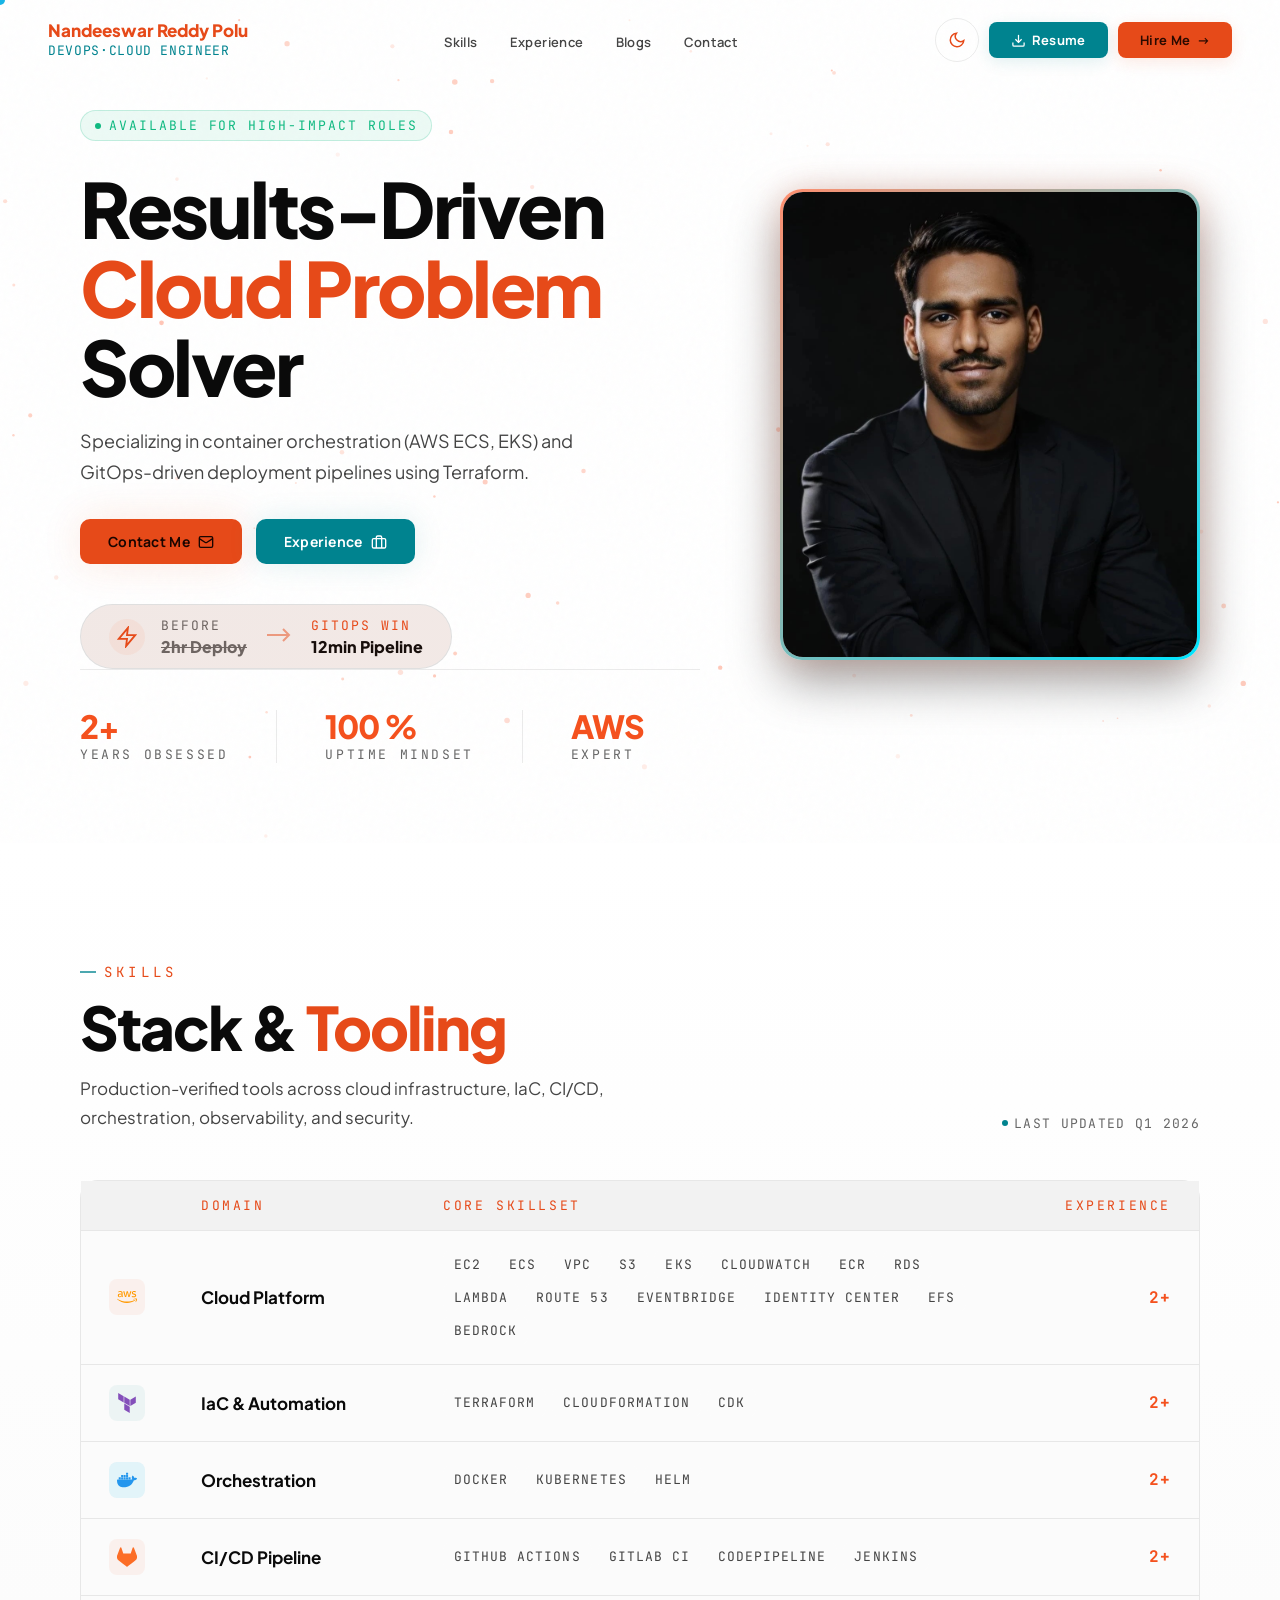
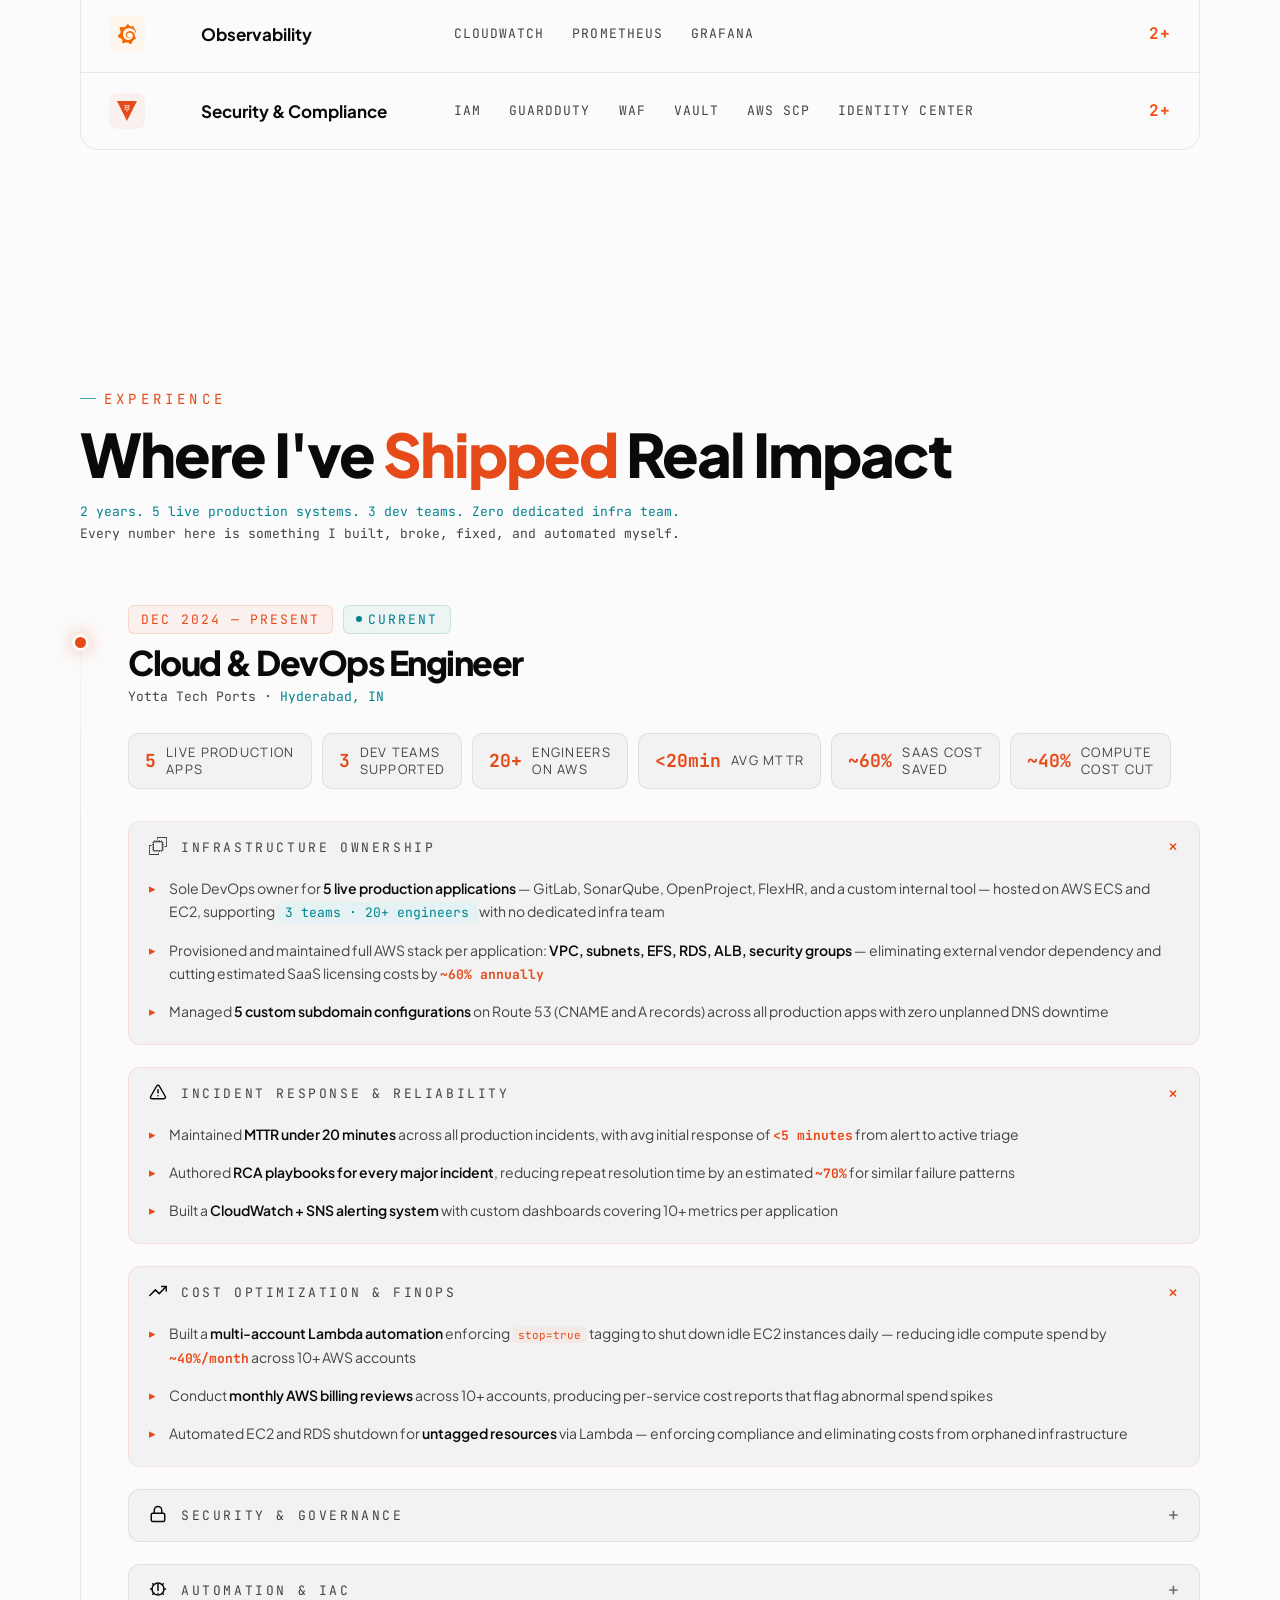
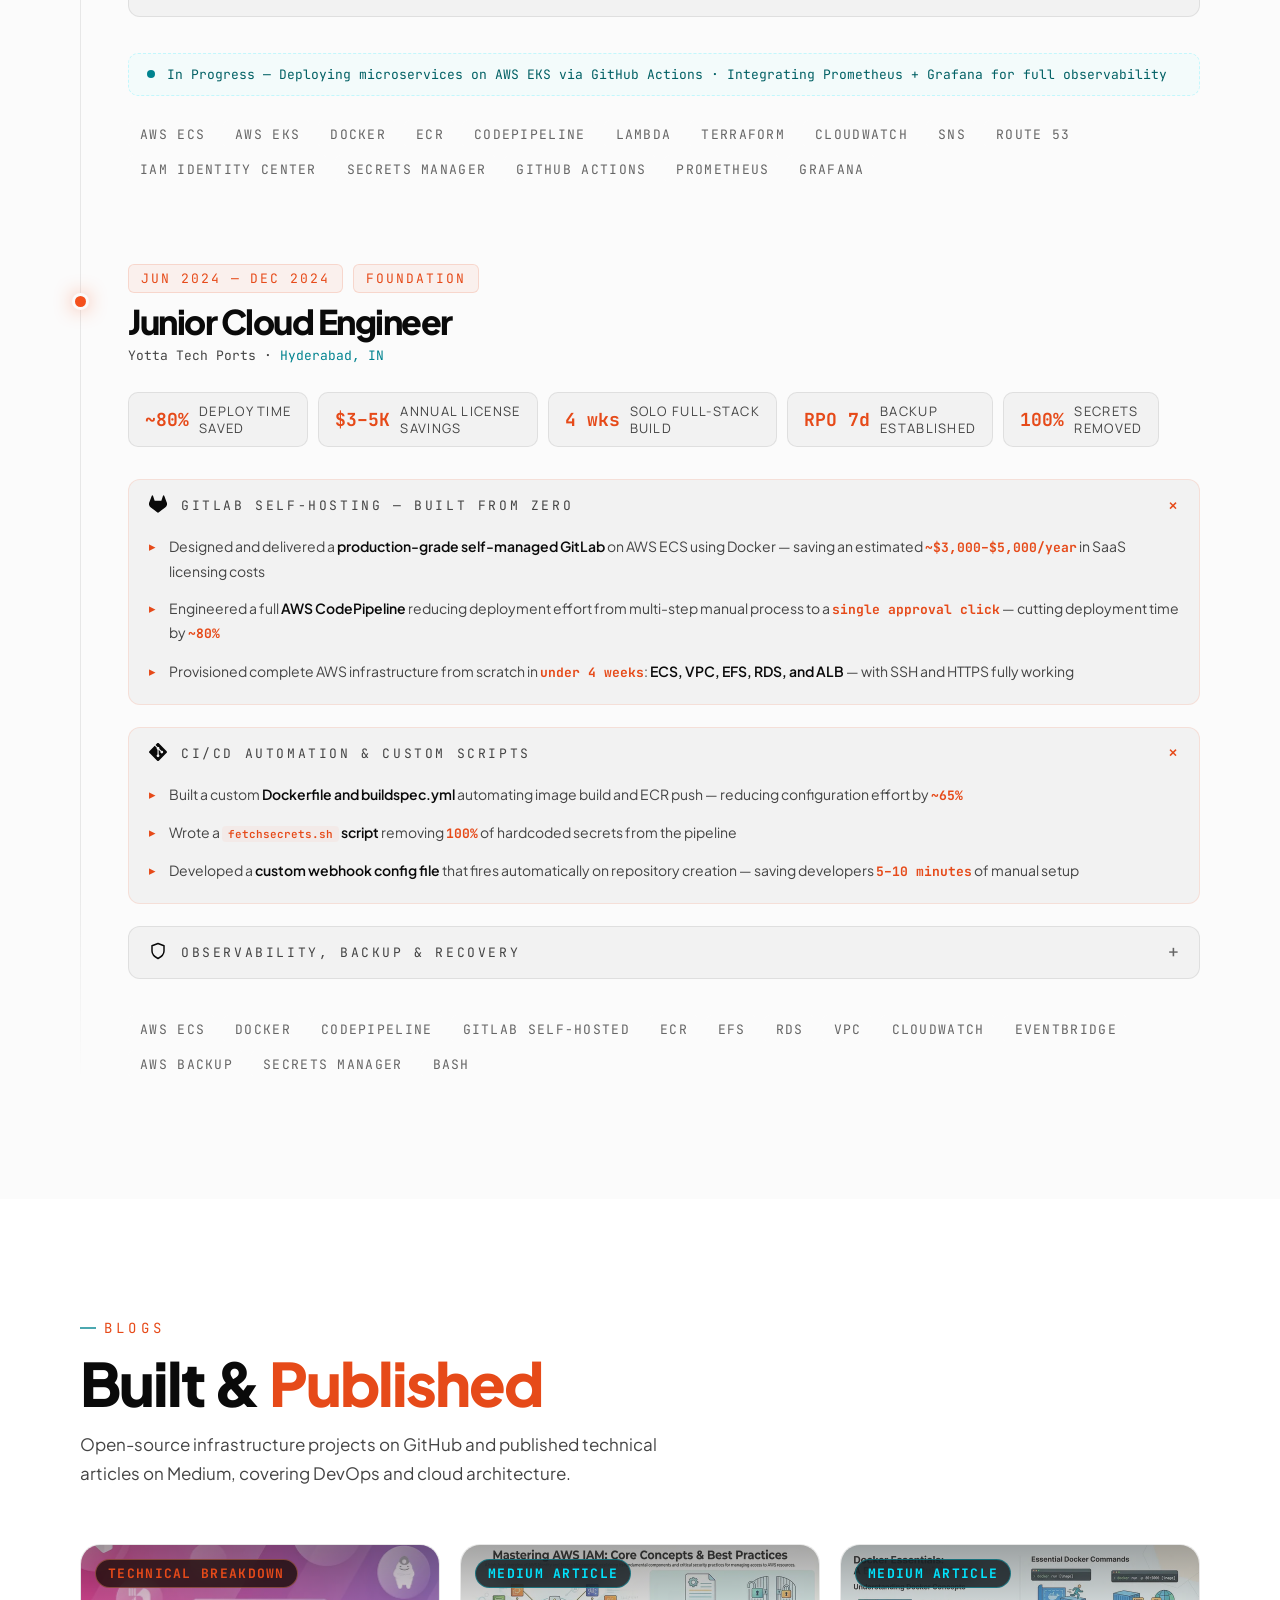
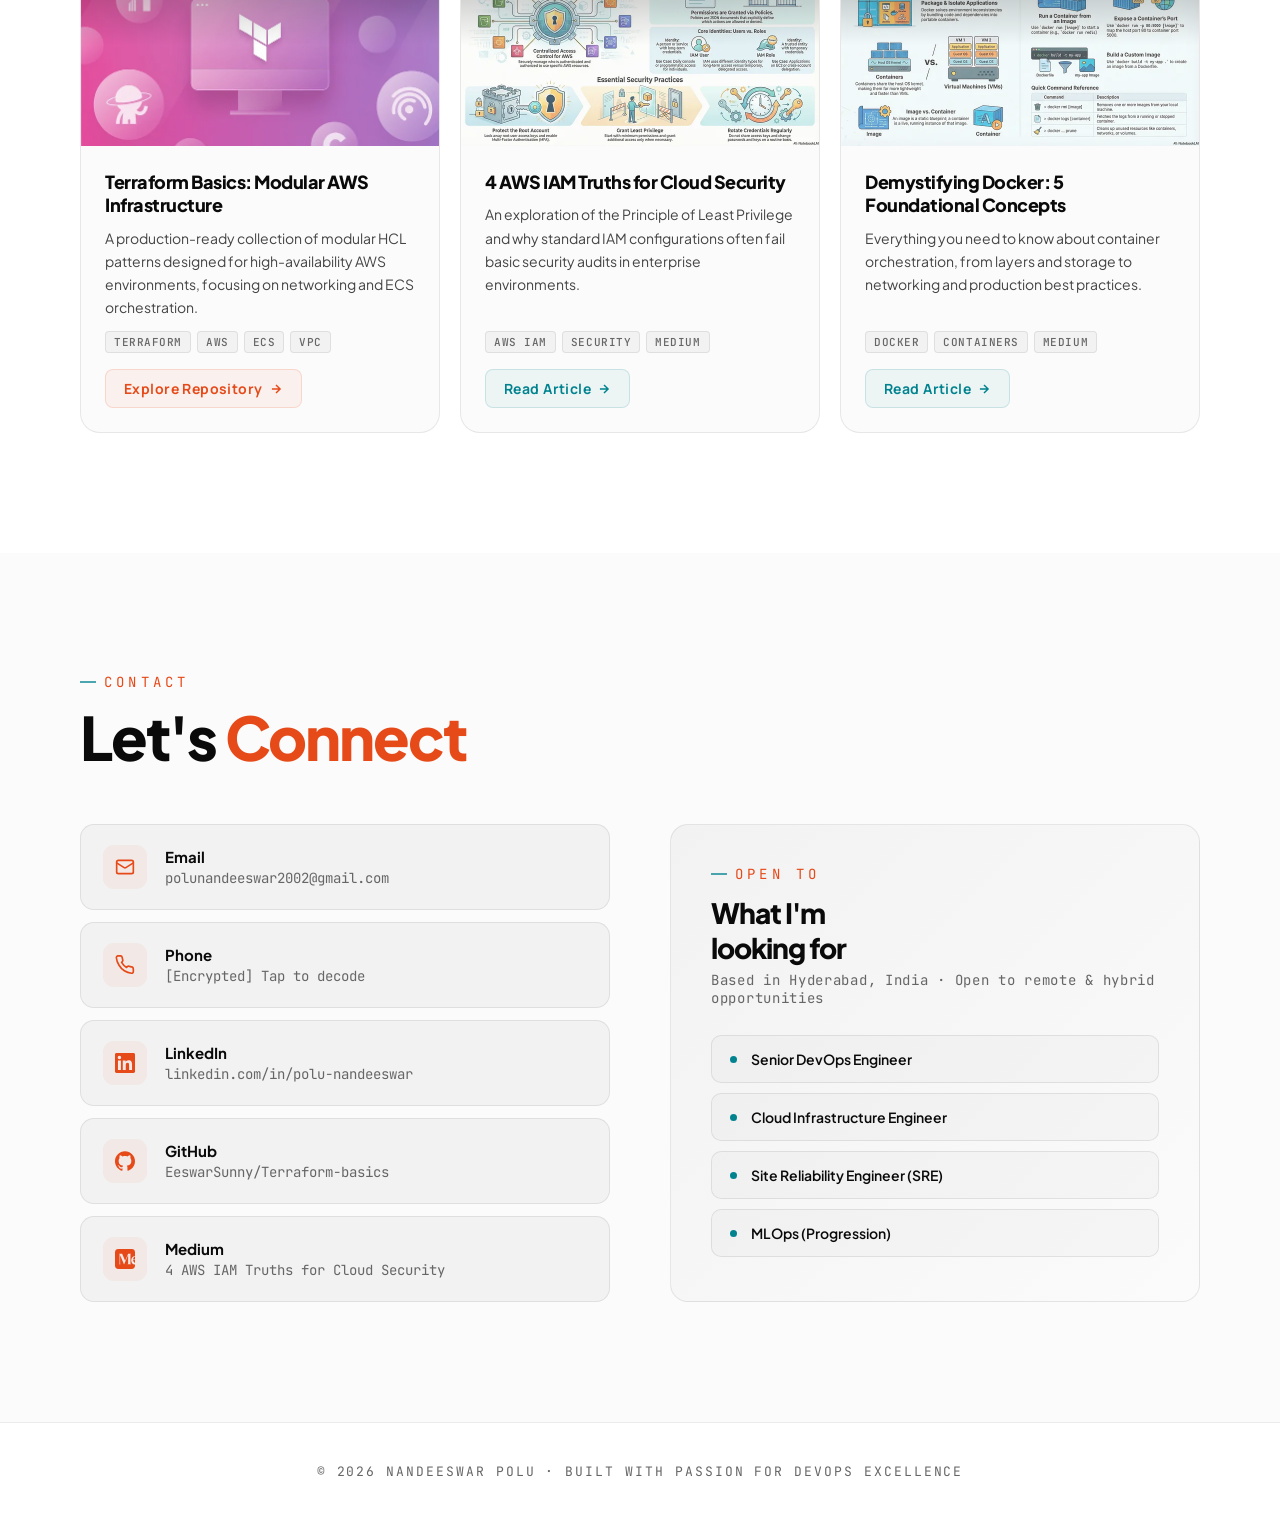
==== commit 9df300de: "Fix navigation inconsistencies and clean up index.html - Rename section ID "Projects" → "Blogs" to m" ====
--- a/index.html
+++ b/index.html
@@ -353,10 +353,6 @@
       white-space: nowrap;
     }
 
-    .btn-cv {
-      display: none;
-    }
-
     /* ── Hamburger Button ── */
     .hamburger-btn {
       display: none;
@@ -761,7 +757,6 @@
       align-self: stretch;
     }
 
-    /* Hero photo */
     /* Mobile photo — circled */
     .mobile-photo-wrap {
       display: none;
@@ -1446,8 +1441,8 @@
       border-color: rgba(255, 143, 111, 0.3);
     }
 
-    /* ── Projects / Blog ── */
-    #Projects {
+    /* ── Blogs ── */
+    #Blogs {
       padding: 120px 0;
       background: var(--surface);
     }
@@ -1531,13 +1526,6 @@
       background: rgba(20, 8, 0, 0.75);
       color: var(--primary);
       border: 1px solid rgba(255, 143, 111, 0.4);
-      backdrop-filter: blur(8px);
-    }
-
-    .badge-gold {
-      background: rgba(0, 10, 15, 0.75);
-      color: #00e5ff;
-      border: 1px solid rgba(0, 229, 255, 0.35);
       backdrop-filter: blur(8px);
     }
 
@@ -1620,16 +1608,6 @@
 
     .bento-link-orange:hover {
       background: rgba(255, 143, 111, 0.15);
-    }
-
-    .bento-link-gold {
-      color: var(--cyan);
-      background: var(--cyan-faint);
-      border: 1px solid var(--cyan-subtle);
-    }
-
-    .bento-link-gold:hover {
-      background: rgba(0, 229, 255, 0.15);
     }
 
     .bento-link-cyan {
@@ -2365,8 +2343,7 @@
     }
 
     /* Focus for custom interactive elements */
-    .cat-header:focus-visible,
-    .accordion-header:focus-visible {
+    .cat-header:focus-visible {
       outline: 2px solid var(--primary);
       outline-offset: -2px;
     }
@@ -2455,7 +2432,7 @@
   <!-- Cursor -->
   <div id="cursor" aria-hidden="true"></div>
 
-  <!-- Animated dot-grid background -->
+  <!-- Particle field background -->
   <canvas id="bg-canvas" aria-hidden="true" role="presentation"></canvas>
 
   <!-- NAV -->
@@ -2467,7 +2444,7 @@
     <ul class="nav-links">
       <li><a href="#Skills">Skills</a></li>
       <li><a href="#Experience">Experience</a></li>
-      <li><a href="#Projects">Blogs</a></li>
+      <li><a href="#Blogs">Blogs</a></li>
       <li><a href="#Contact">Contact</a></li>
     </ul>
     <div class="nav-cta">
@@ -2488,7 +2465,7 @@
           <line x1="18.36" y1="5.64" x2="19.78" y2="4.22"></line>
         </svg>
       </button>
-      <a class="btn btn-secondary" href="assets/resume.pdf" download="Polu_Nandeeswar_Resume.pdf" aria-label="Download Resume">
+      <a class="btn btn-secondary" href="assets/ats%20pnr%20resume.pdf" download="Polu_Nandeeswar_Resume.pdf" aria-label="Download Resume">
         <svg class="ico" width="15" height="15" viewBox="0 0 24 24" fill="none" stroke="currentColor" stroke-width="2">
           <path d="M21 15v4a2 2 0 0 1-2 2H5a2 2 0 0 1-2-2v-4" />
           <polyline points="7,10 12,15 17,10" />
@@ -2512,7 +2489,7 @@
   <!-- HERO -->
   <section id="Hero">
     <div class="hero-grid">
-      <!-- Left -->
+      <!-- Hero content -->
       <div>
         <div class="mobile-photo-wrap reveal">
           <img src="assets/profile-rectangle.jpg" alt="Nandeeswar Reddy Polu" />
@@ -3040,8 +3017,8 @@
     </div>
   </section>
 
-  <!-- PROJECTS / BLOG -->
-  <section id="Projects">
+  <!-- BLOGS -->
+  <section id="Blogs">
     <div class="section-inner">
       <div style="margin-bottom:56px">
         <div class="section-eyebrow reveal">Blogs</div>
@@ -3082,7 +3059,7 @@
               src="assets/iam meduim photo.webp"
               alt="IAM"
               loading="lazy" />
-            <span class="bento-badge badge-gold">Medium Article</span>
+            <span class="bento-badge badge-cyan">Medium Article</span>
           </div>
           <div class="bento-body">
             <div class="bento-title">4 AWS IAM Truths for Cloud Security</div>
@@ -3093,7 +3070,7 @@
               <span class="bento-meta-tag">Security</span>
               <span class="bento-meta-tag">Medium</span>
             </div>
-            <a class="bento-link bento-link-gold stretched-link" href="https://medium.com/aws-in-plain-english/4-aws-iam-truths-that-will-change-how-you-manage-cloud-security-️-7a0a393e2b59" target="_blank">
+            <a class="bento-link bento-link-cyan stretched-link" href="https://medium.com/aws-in-plain-english/4-aws-iam-truths-that-will-change-how-you-manage-cloud-security-️-7a0a393e2b59" target="_blank">
               Read Article
               <svg width="14" height="14" viewBox="0 0 24 24" fill="none" stroke="currentColor" stroke-width="2.5">
                 <path d="M5 12h14M12 5l7 7-7 7" />
@@ -3231,10 +3208,12 @@
     </div>
   </section>
 
+  <!-- FOOTER -->
   <footer>
     <p>© 2026 Nandeeswar Polu · Built with passion for DevOps excellence</p>
   </footer>
 
+  <!-- MAIN SCRIPT -->
   <script>
     // ── Custom Cursor ──────────────────────────────────────────
     const cursor = document.getElementById('cursor');
@@ -3288,7 +3267,7 @@
 
     // ── Nav active link (scroll spy) ──────────────────────────
     const navLinks = document.querySelectorAll('.nav-links a');
-    const sectionIds = ['Hero', 'Skills', 'Experience', 'Projects', 'Contact'];
+    const sectionIds = ['Hero', 'Skills', 'Experience', 'Blogs', 'Contact'];
     const sections = sectionIds.map(id => document.getElementById(id)).filter(Boolean);
 
     let visibleSections = new Map();
@@ -3445,13 +3424,13 @@
     <nav class="m-nav-links" aria-label="Mobile navigation">
       <a href="#Skills" class="m-link">Skills</a>
       <a href="#Experience" class="m-link">Experience</a>
-      <a href="#Projects" class="m-link">Blog</a>
+      <a href="#Blogs" class="m-link">Blogs</a>
       <a href="#Contact" class="m-link">Contact</a>
     </nav>
 
     <!-- CTA row -->
     <div class="m-menu-cta-row">
-      <a href="assets/resume.pdf" download="Polu_Nandeeswar_Resume.pdf" class="m-cta-btn m-cta-secondary">
+      <a href="assets/ats%20pnr%20resume.pdf" download="Polu_Nandeeswar_Resume.pdf" class="m-cta-btn m-cta-secondary">
         <svg width="15" height="15" viewBox="0 0 24 24" fill="none" stroke="currentColor" stroke-width="2">
           <path d="M21 15v4a2 2 0 0 1-2 2H5a2 2 0 0 1-2-2v-4" />
           <polyline points="7,10 12,15 17,10" />
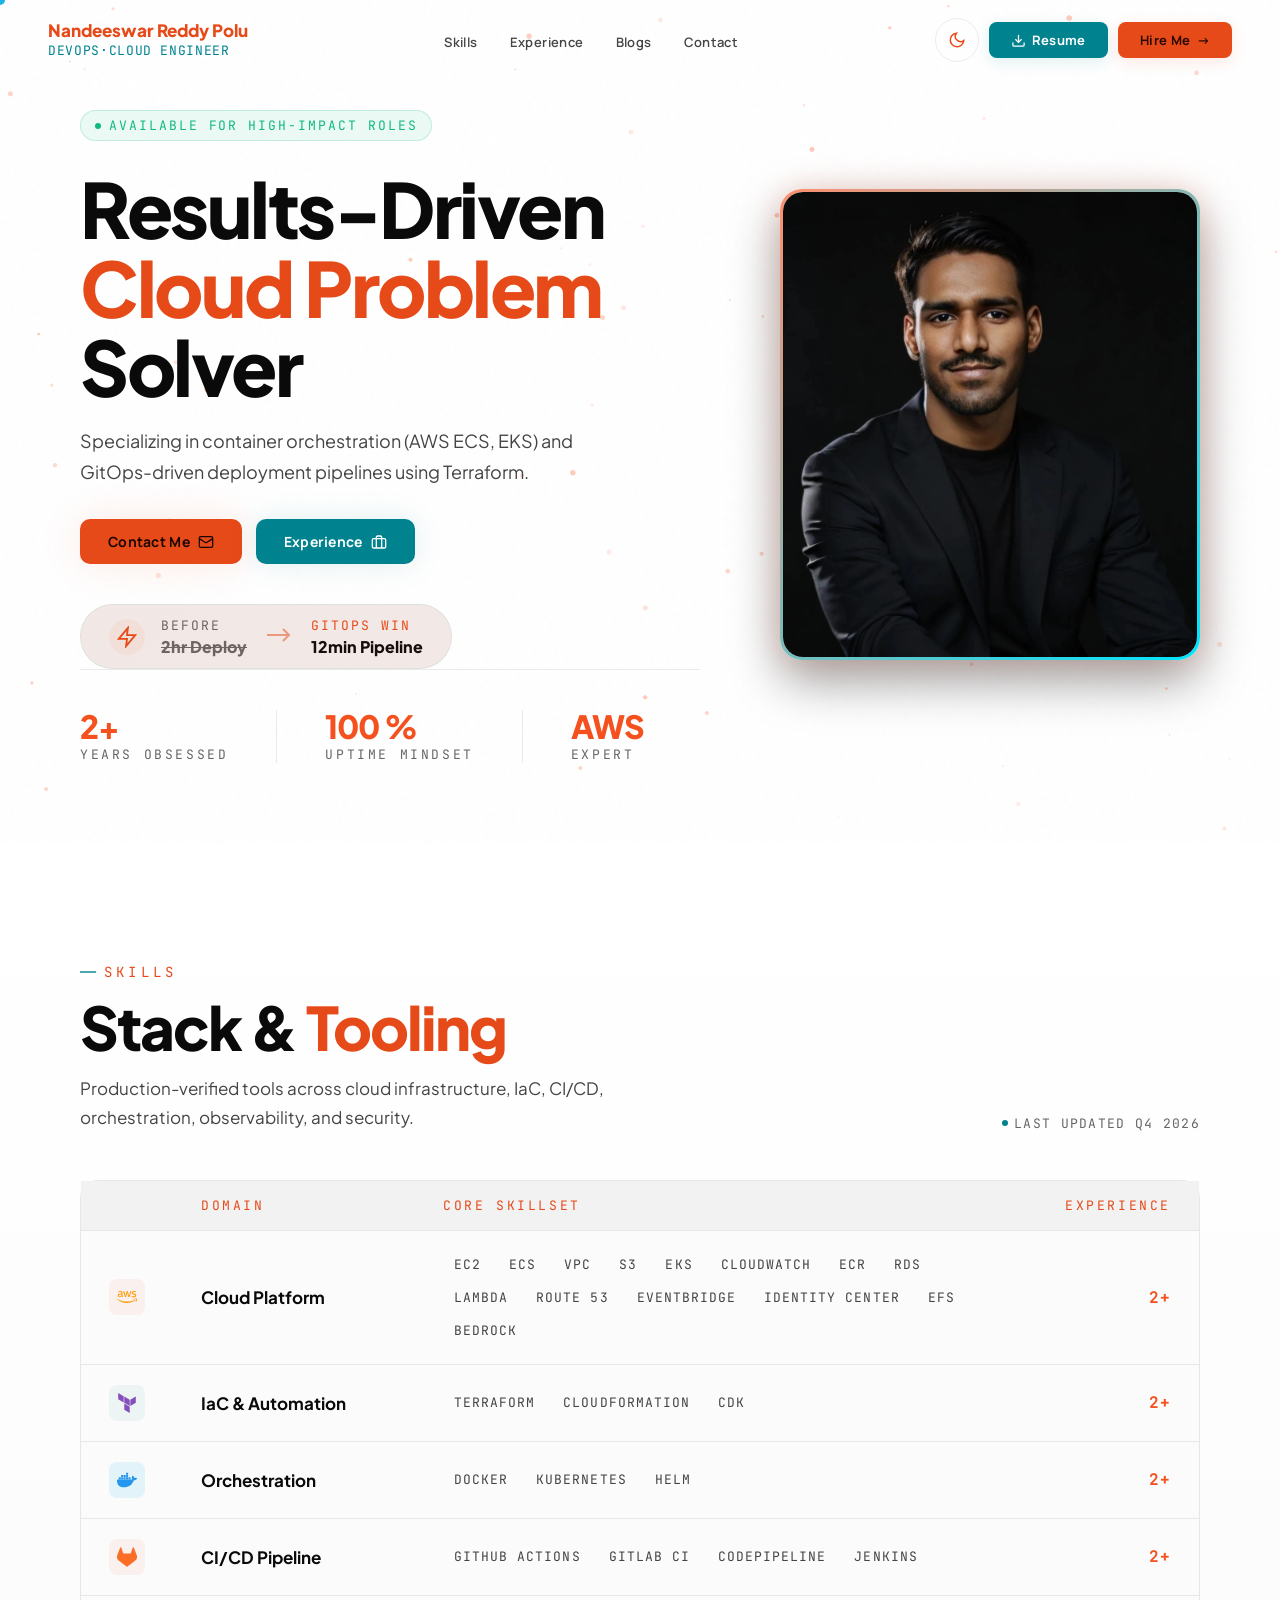
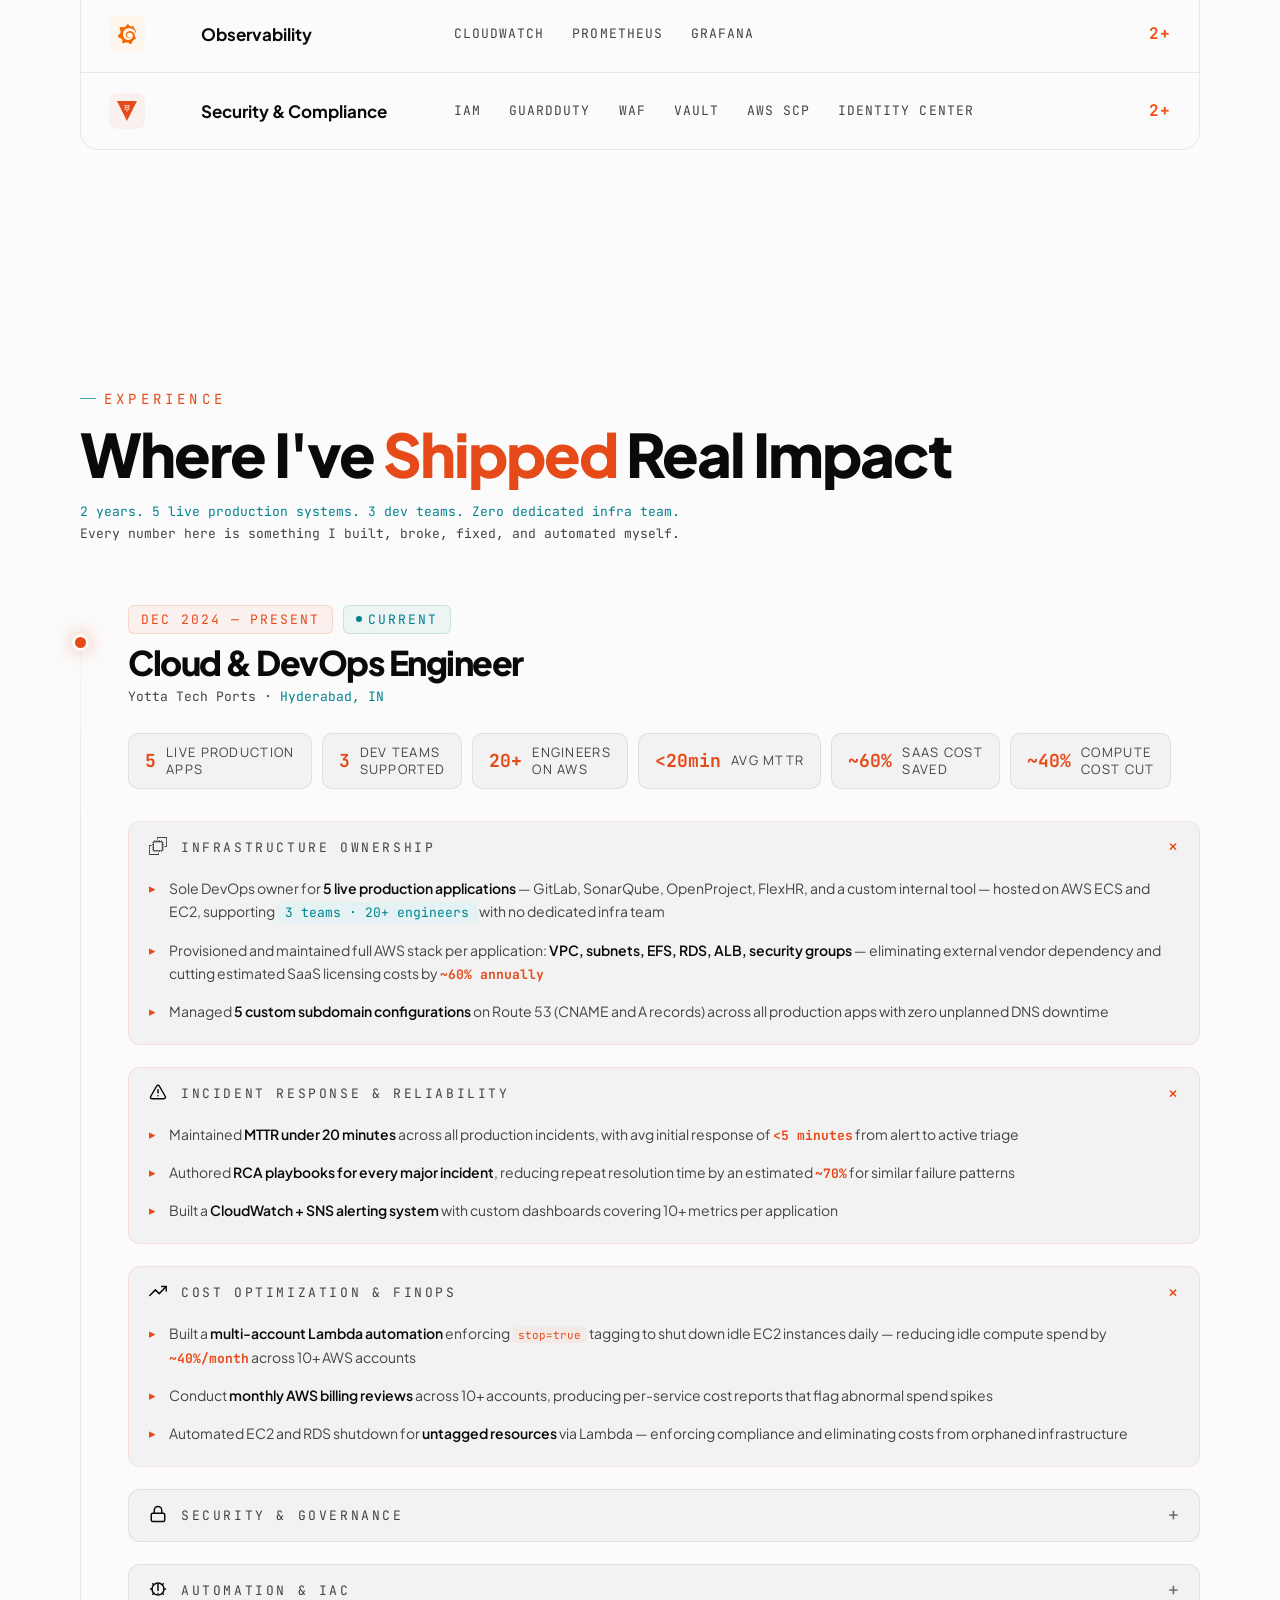
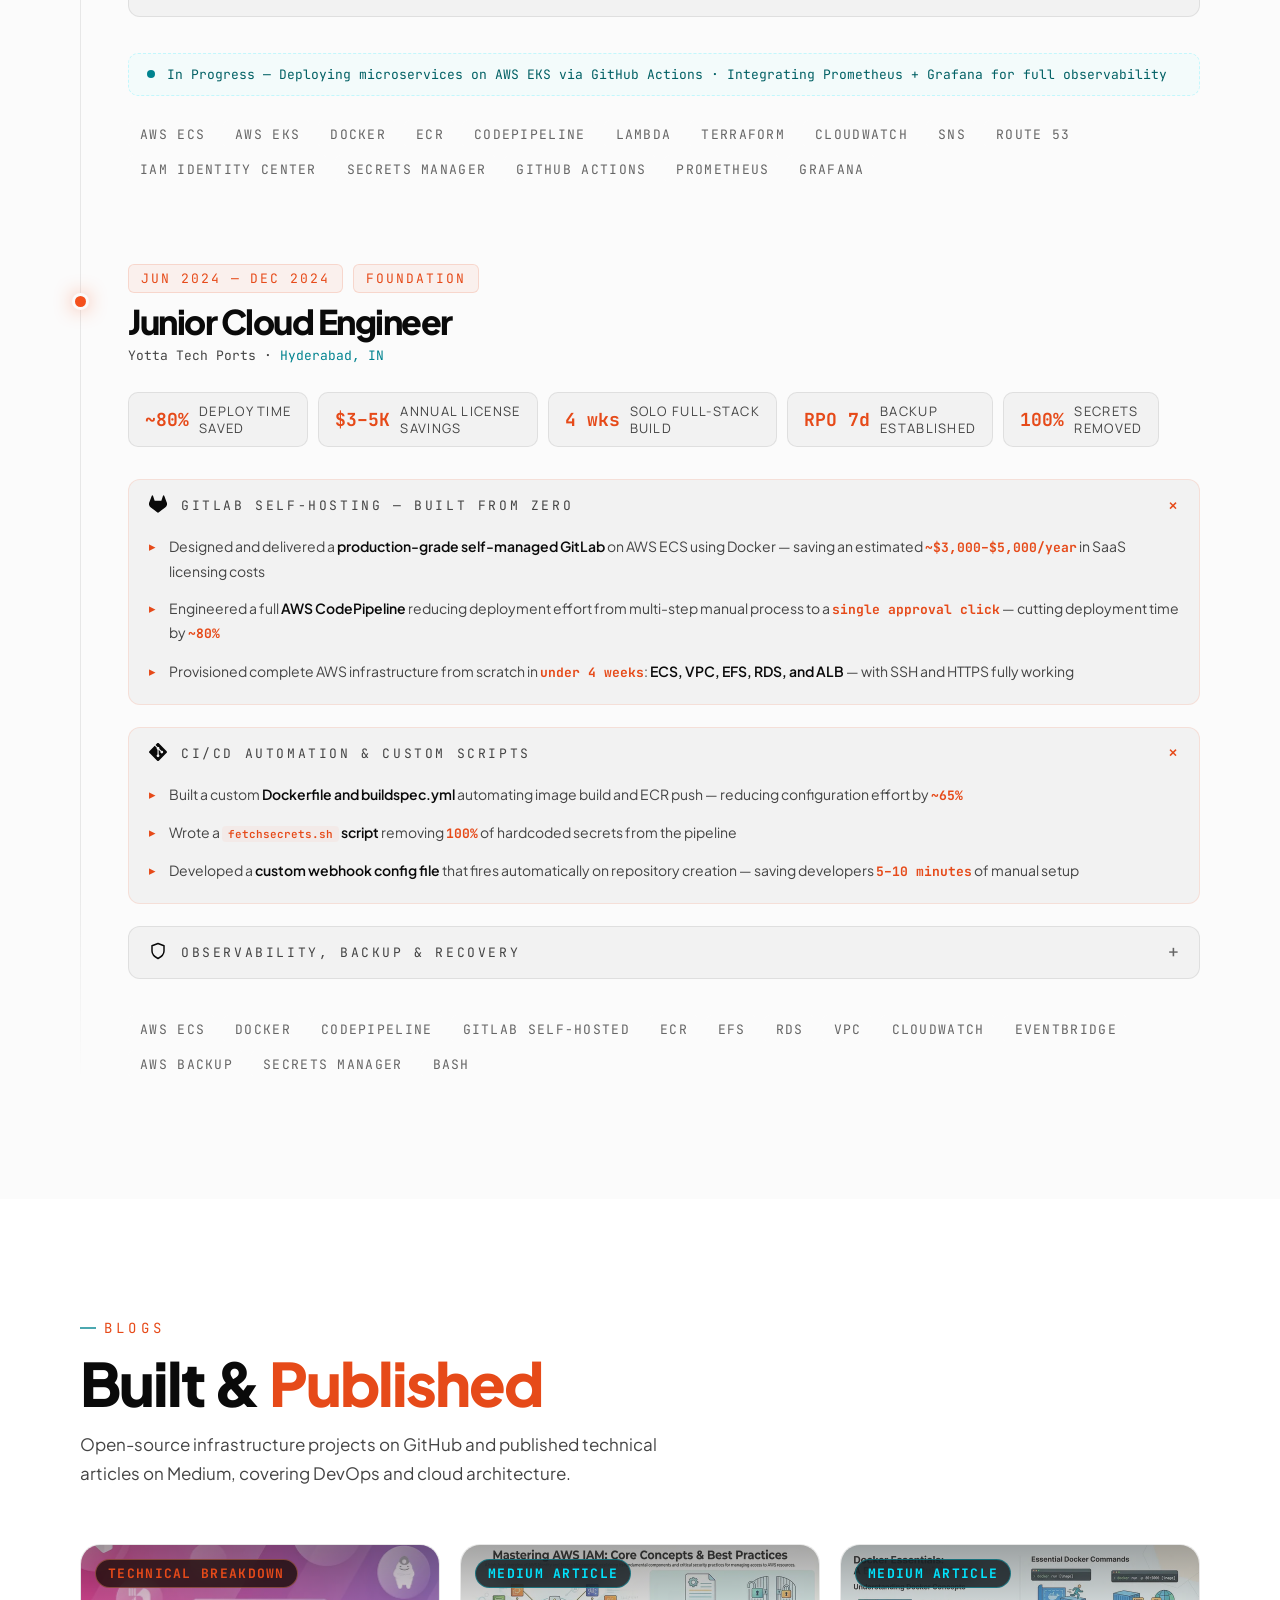
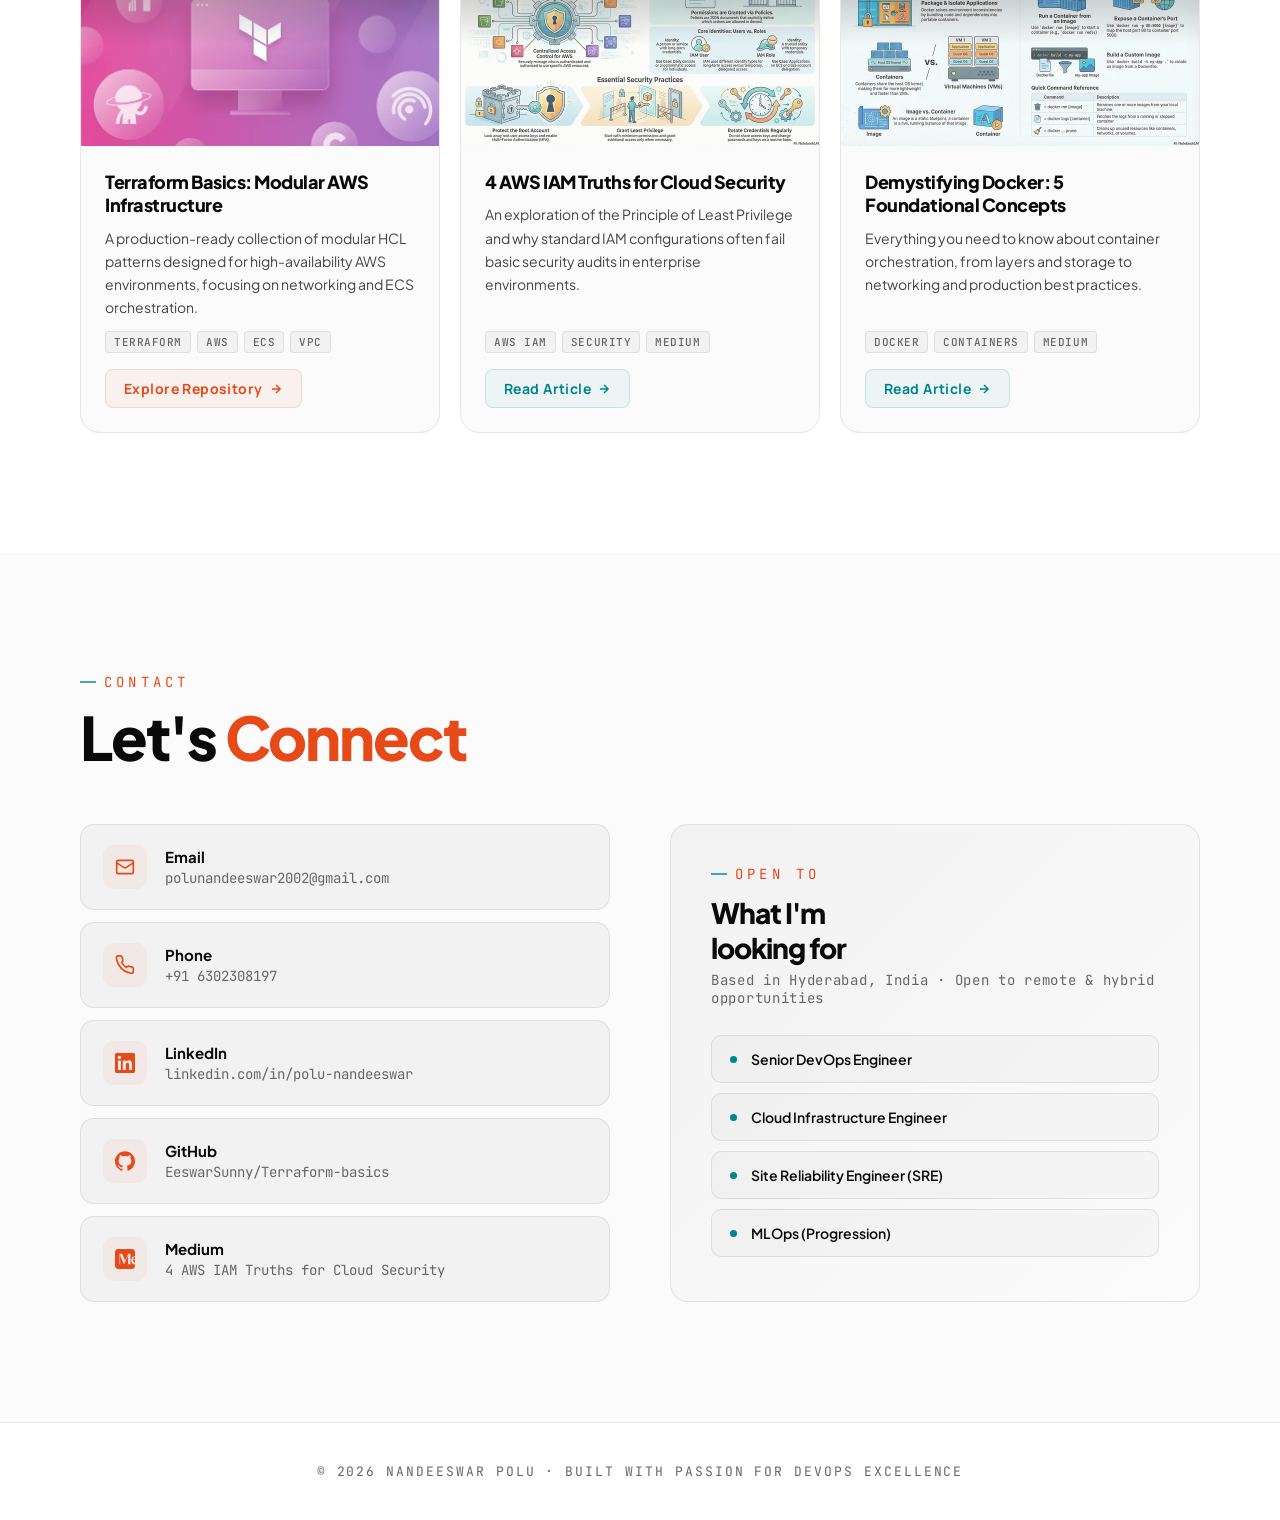
==== commit 8e6f8da6: "Make years, footer, and contact dynamic; fix email highlight on nav click - Footer copyright year no" ====
--- a/index.html
+++ b/index.html
@@ -2548,7 +2548,7 @@
         <!-- Metrics -->
         <div class="hero-metrics reveal reveal-delay-5">
           <div class="metric-item">
-            <div class="metric-value">2+</div>
+            <div class="metric-value" id="years-obsessed">2+</div>
             <div class="metric-label">Years Obsessed</div>
           </div>
           <div class="metric-div"></div>
@@ -2583,7 +2583,7 @@
           <h2 class="section-title reveal reveal-delay-1">Stack & <em>Tooling</em></h2>
           <p class="section-sub reveal reveal-delay-2">Production-verified tools across cloud infrastructure, IaC, CI/CD, orchestration, observability, and security.</p>
         </div>
-        <span class="skills-tag reveal">Last updated Q1 2026</span>
+        <span class="skills-tag reveal" id="skills-updated-tag">Last updated Q1 2026</span>
       </div>
       <div class="skills-table-wrap reveal reveal-delay-2">
         <table>
@@ -3130,8 +3130,7 @@
             </div>
             <span class="contact-arrow">→</span>
           </a>
-          <div class="contact-link" style="cursor:pointer; touch-action:manipulation;"
-            onclick="let d=this.dataset;let t=Date.now();if(t-(d.lt||0)>1500)d.taps=0;d.lt=t;let c=(parseInt(d.taps)||0)+1;d.taps=c;let p=this.querySelector('p');if(c>=4){p.textContent=atob('KzkxIDYzMDIzMDgxOTc=');p.style.color='';this.style.cursor='text';this.onclick=null;this.querySelector('.contact-arrow').style.display='none';}else{p.textContent='Auth: Tap '+(4-c)+' more times';p.style.color='var(--primary)';clearTimeout(d.to);d.to=setTimeout(()=>{if(this.onclick){d.taps=0;p.textContent='[Encrypted] Tap to decode';p.style.color='';}},1500);}">
+          <a class="contact-link" href="tel:+916302308197">
             <div class="contact-icon" style="background:var(--primary-faint)">
               <svg width="20" height="20" viewBox="0 0 24 24" fill="none" stroke="var(--primary)" stroke-width="2"
                 stroke-linecap="round" stroke-linejoin="round">
@@ -3141,10 +3140,10 @@
             </div>
             <div class="contact-text">
               <h4>Phone</h4>
-              <p>[Encrypted] Tap to decode</p>
+              <p>+91 6302308197</p>
             </div>
             <span class="contact-arrow">→</span>
-          </div>
+          </a>
           <a class="contact-link" href="https://linkedin.com/in/polu-nandeeswar" target="_blank">
             <div class="contact-icon" style="background:var(--primary-faint)">
               <svg width="20" height="20" viewBox="0 0 24 24" fill="var(--primary)" xmlns="http://www.w3.org/2000/svg">
@@ -3210,7 +3209,7 @@
 
   <!-- FOOTER -->
   <footer>
-    <p>© 2026 Nandeeswar Polu · Built with passion for DevOps excellence</p>
+    <p>© <span id="footer-year"></span> Nandeeswar Polu · Built with passion for DevOps excellence</p>
   </footer>
 
   <!-- MAIN SCRIPT -->
@@ -3399,19 +3398,59 @@
     // ── Email Pulse Observer ──────────────────────────────────
     const emailCard = document.getElementById('email-card');
     const contactSection = document.getElementById('Contact');
+    function pulseEmail() {
+      if (!emailCard) return;
+      emailCard.classList.remove('pulse-highlight');
+      // Force reflow so the animation restarts
+      void emailCard.offsetWidth;
+      emailCard.classList.add('pulse-highlight');
+      setTimeout(() => emailCard.classList.remove('pulse-highlight'), 2000);
+    }
     if (emailCard && contactSection) {
       const contactObs = new IntersectionObserver(entries => {
         entries.forEach(entry => {
           if (entry.isIntersecting) {
-            emailCard.classList.add('pulse-highlight');
-            // Remove after animation finishes to allow re-triggering if needed
-            setTimeout(() => emailCard.classList.remove('pulse-highlight'), 2000);
-            contactObs.unobserve(entry.target);
+            pulseEmail();
           }
         });
       }, { threshold: 0.3 });
       contactObs.observe(contactSection);
-    }
+
+      // Also trigger on nav link clicks to Contact
+      document.querySelectorAll('a[href="#Contact"]').forEach(link => {
+        link.addEventListener('click', () => {
+          setTimeout(pulseEmail, 400);
+        });
+      });
+    }
+
+    // ── Dynamic Years Calculation ─────────────────────────────
+    (function() {
+      const BASE_YEAR = 2024;
+      const now = new Date();
+      const currentYear = now.getFullYear();
+      const years = currentYear - BASE_YEAR;
+      const yearLabel = years + '+';
+      const quarters = ['Q1', 'Q2', 'Q3', 'Q4'];
+      const quarter = quarters[Math.floor(now.getMonth() / 3)];
+
+      // Footer year
+      const footerYear = document.getElementById('footer-year');
+      if (footerYear) footerYear.textContent = currentYear;
+
+      // Hero "Years Obsessed" metric
+      const obsessedEl = document.getElementById('years-obsessed');
+      if (obsessedEl) obsessedEl.textContent = yearLabel;
+
+      // Skills table experience years
+      document.querySelectorAll('.td-years').forEach(el => {
+        el.textContent = yearLabel;
+      });
+
+      // Skills "Last updated" tag
+      const skillsTag = document.getElementById('skills-updated-tag');
+      if (skillsTag) skillsTag.textContent = 'Last updated ' + quarter + ' ' + currentYear;
+    })();
   </script>
 
   <!-- Mobile Menu Backdrop -->
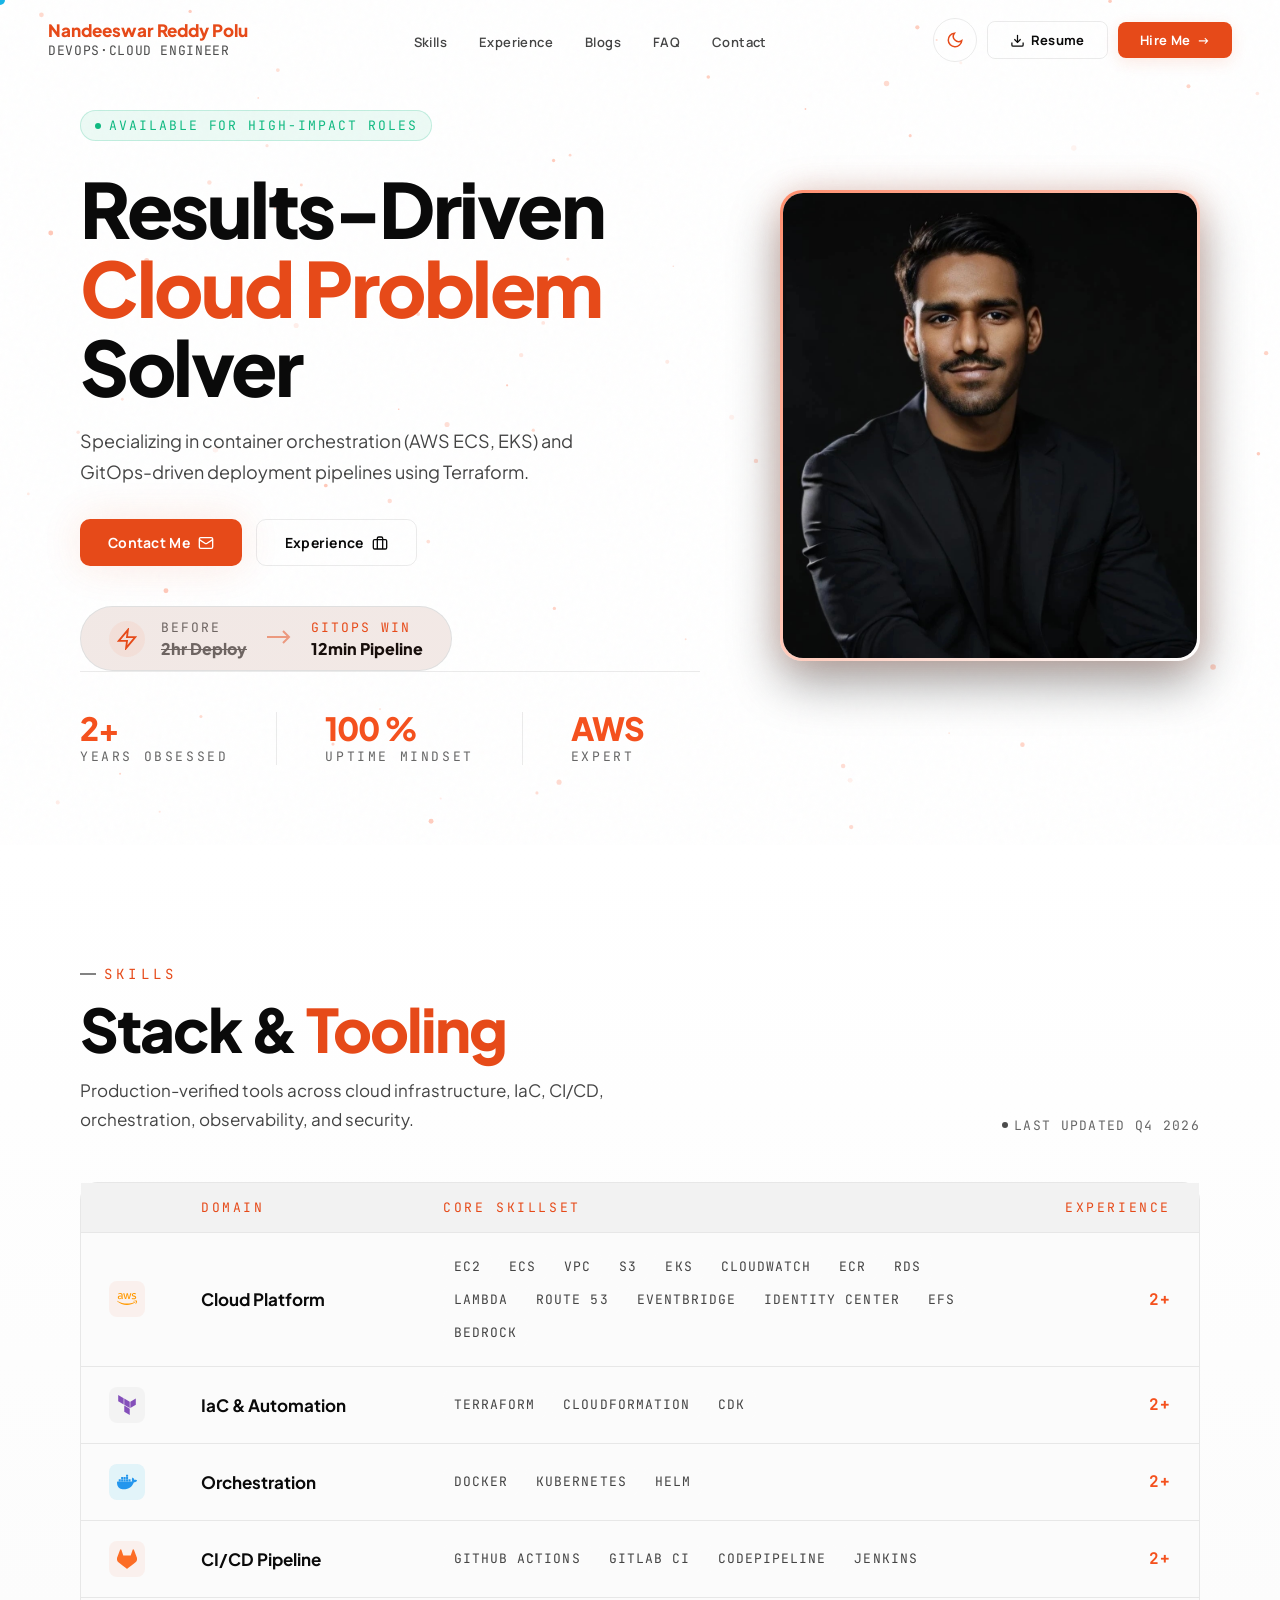
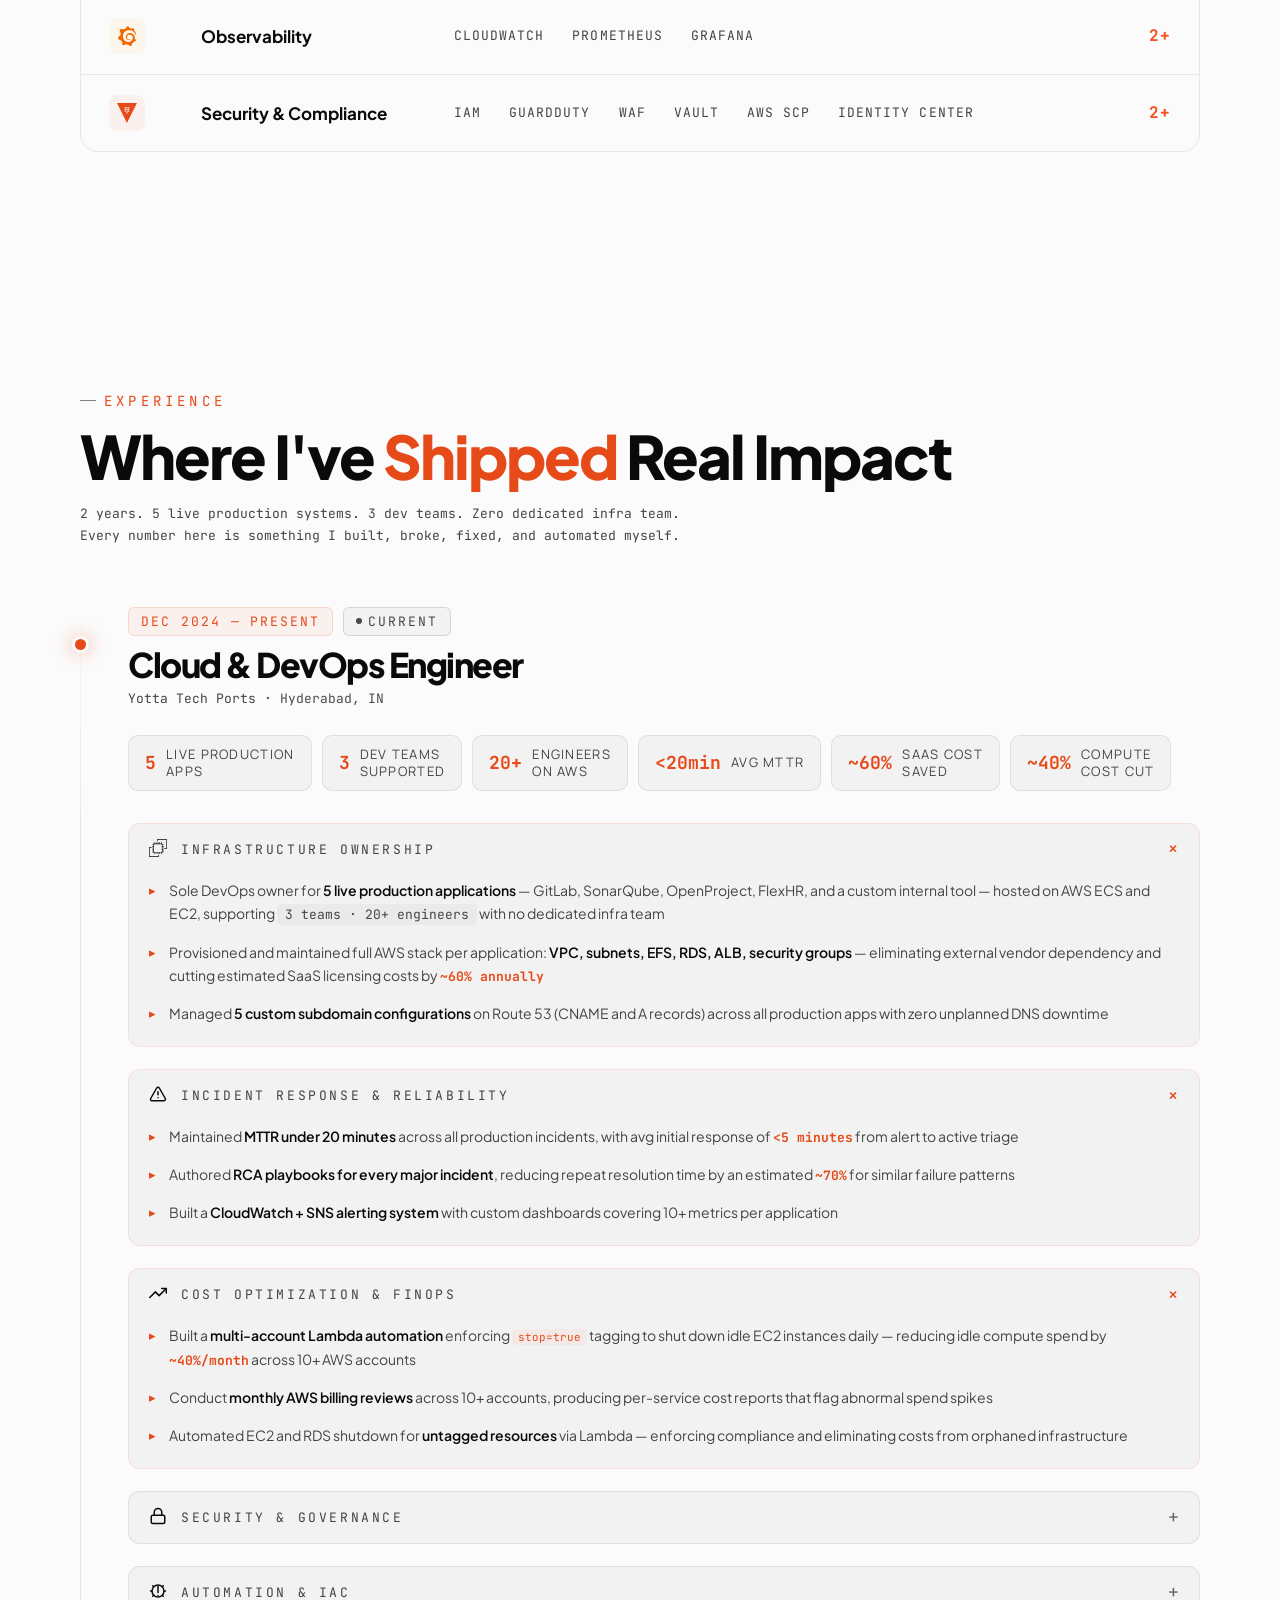
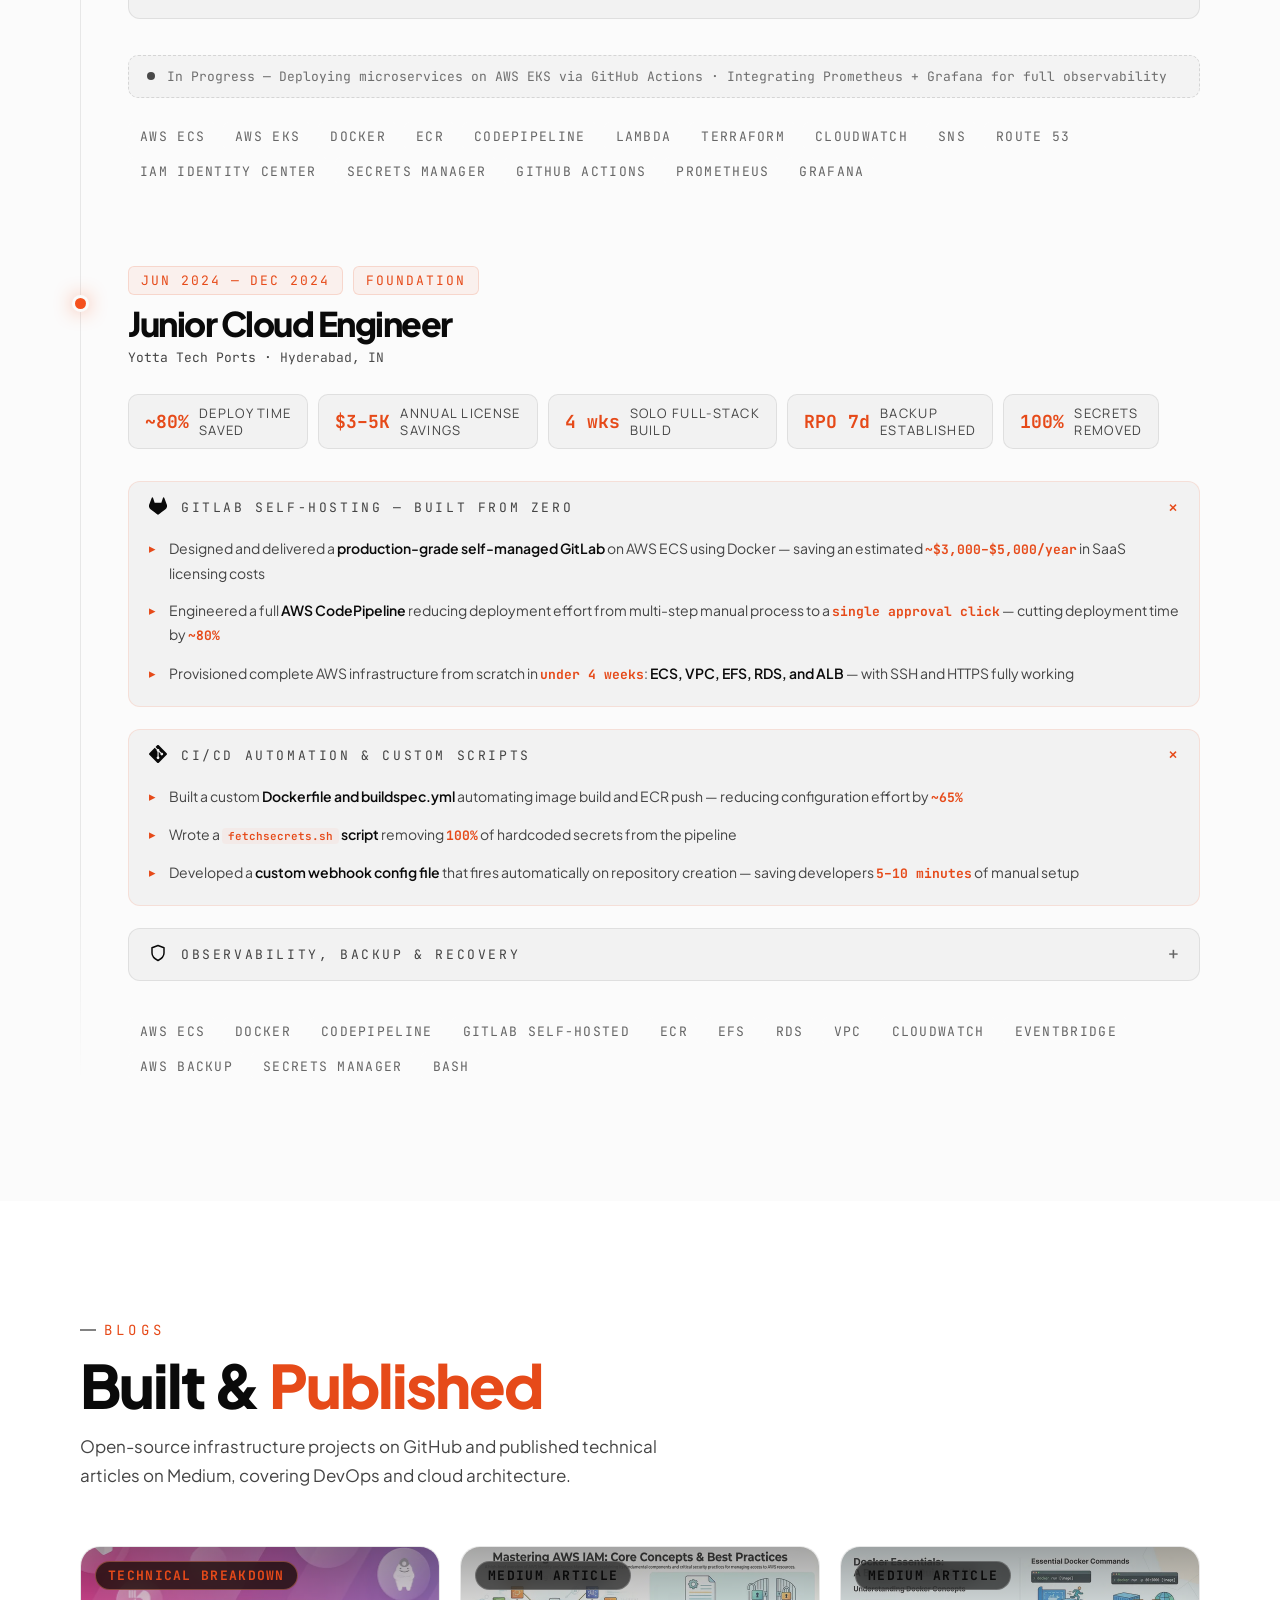
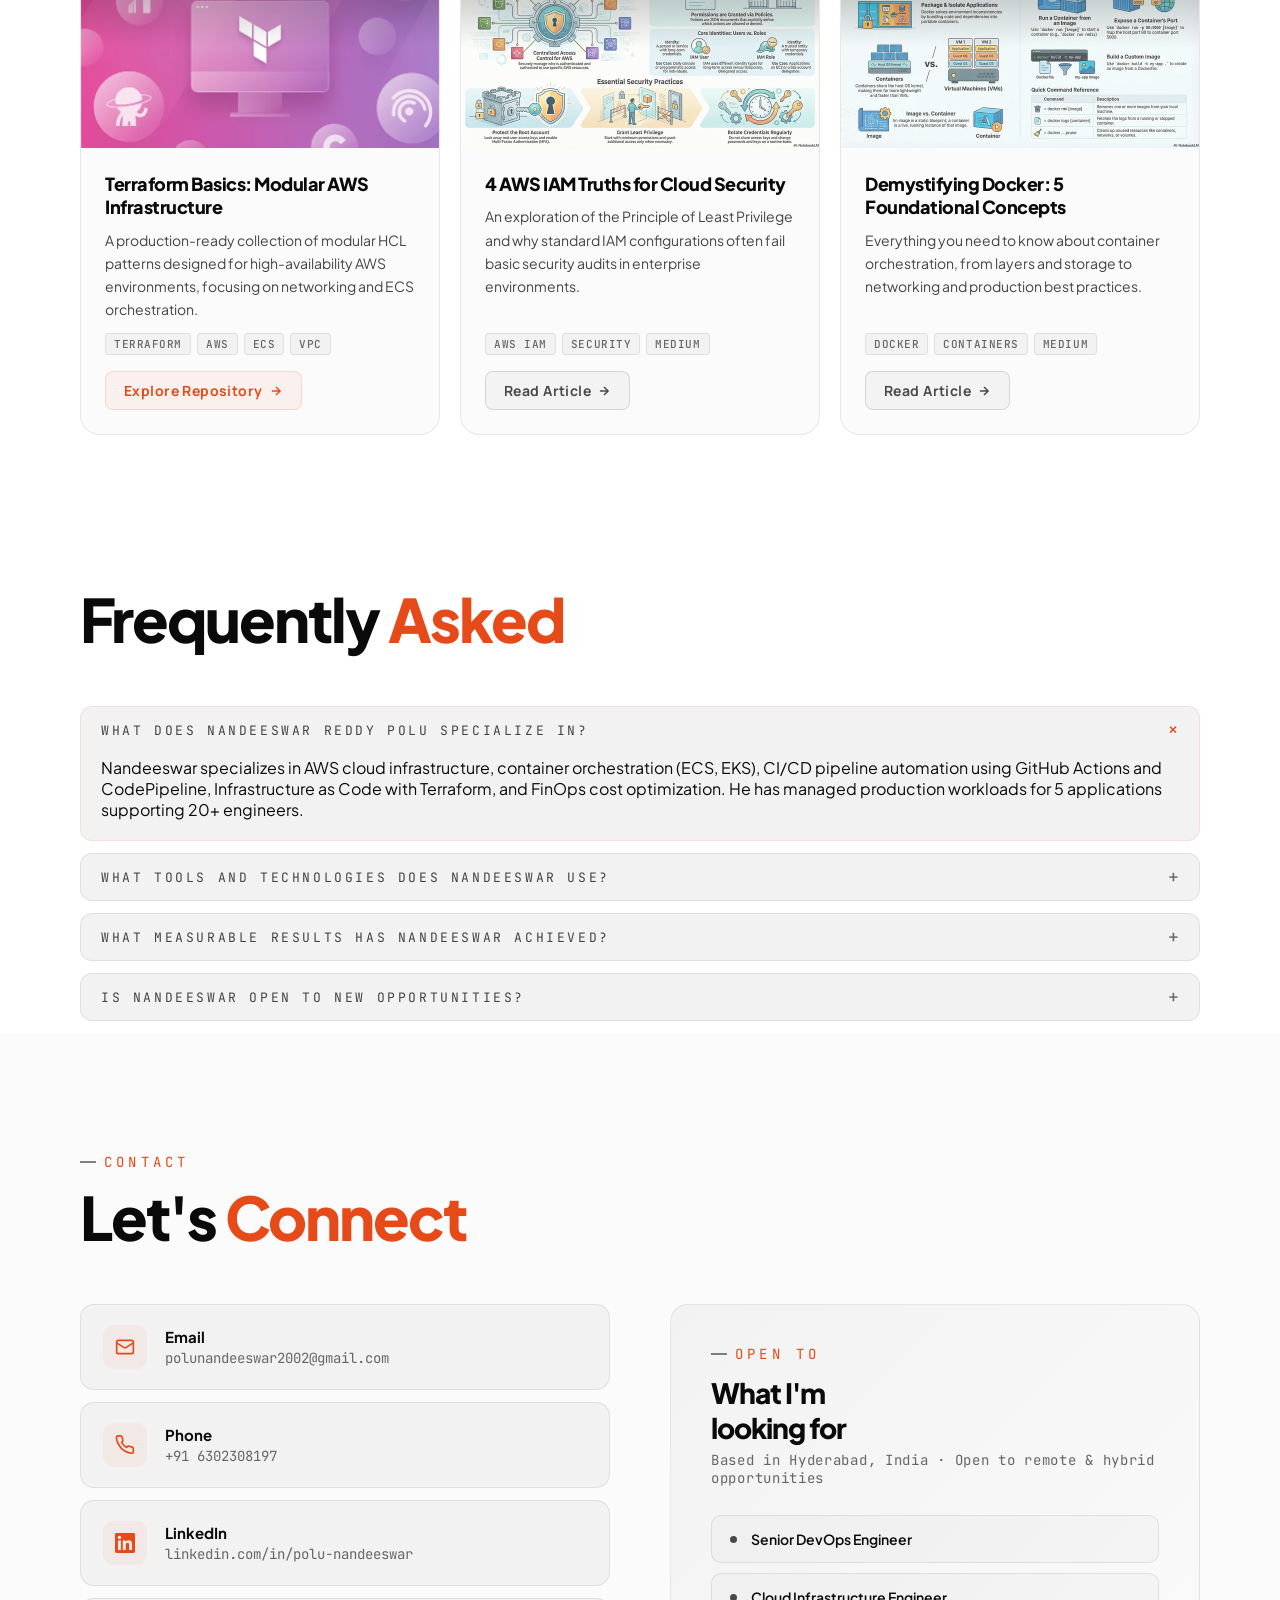
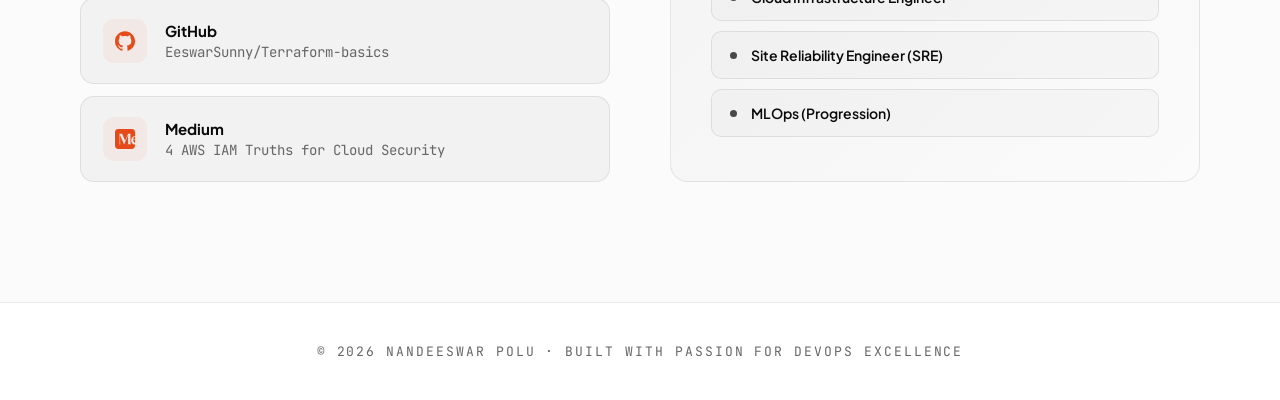
==== commit 78f90716: "Add SEO/GEO optimization, single-accent color system, FAQ section, and circular favicons - SEO: JSON" ====
--- a/index.html
+++ b/index.html
@@ -10,19 +10,30 @@
   <meta name="description" content="DevOps & Cloud Engineer specializing in AWS, Terraform, Docker, Kubernetes, and CI/CD pipelines. 3+ years of experience building scalable cloud infrastructure.">
   <meta name="keywords" content="DevOps, Cloud Engineer, AWS, Terraform, Docker, Kubernetes, CI/CD, Infrastructure as Code">
   <meta name="author" content="Nandeeswar Reddy Polu">
+  <link rel="canonical" href="https://eswarpolu.github.io/">
+  <meta name="robots" content="index, follow, max-snippet:-1, max-image-preview:large, max-video-preview:-1">
+  <meta name="theme-color" content="#080808" media="(prefers-color-scheme: dark)">
+  <meta name="theme-color" content="#ffffff" media="(prefers-color-scheme: light)">
+  <link rel="icon" type="image/png" sizes="32x32" href="assets/favicon-32x32.png">
+  <link rel="icon" type="image/png" sizes="16x16" href="assets/favicon-16x16.png">
+  <link rel="apple-touch-icon" sizes="180x180" href="assets/apple-touch-icon.png">
 
   <!-- Open Graph / Social Media -->
   <meta property="og:title" content="Nandeeswar Polu - DevOps Engineer">
   <meta property="og:description" content="DevOps & Cloud Engineer specializing in AWS, Terraform, Docker, Kubernetes, and CI/CD pipelines">
-  <meta property="og:image" content="https://eeswarpolu.github.io/assets/profile-rectangle.jpg">
-  <meta property="og:url" content="https://eeswarpolu.github.io">
+  <meta property="og:image" content="https://eswarpolu.github.io/assets/profile-rectangle.jpg">
+  <meta property="og:url" content="https://eswarpolu.github.io">
   <meta property="og:type" content="website">
+  <meta property="og:image:width" content="1023">
+  <meta property="og:image:height" content="1458">
+  <meta property="og:locale" content="en_US">
+  <meta property="og:site_name" content="Nandeeswar Reddy Polu - Portfolio">
 
   <!-- Twitter Card -->
   <meta name="twitter:card" content="summary_large_image">
   <meta name="twitter:title" content="Nandeeswar Polu - DevOps Engineer">
   <meta name="twitter:description" content="DevOps & Cloud Engineer specializing in AWS, Terraform, Docker, Kubernetes, and CI/CD pipelines">
-  <meta name="twitter:image" content="https://eeswarpolu.github.io/assets/profile-rectangle.jpg">
+  <meta name="twitter:image" content="https://eswarpolu.github.io/assets/profile-rectangle.jpg">
 
   <!-- Performance: Preconnect to font provider -->
   <link rel="preconnect" href="https://fonts.googleapis.com">
@@ -32,6 +43,7 @@
   <link
     href="https://fonts.googleapis.com/css2?family=Plus+Jakarta+Sans:wght@400;600;700;800;900&family=Manrope:wght@400;500;600;700;800&family=JetBrains+Mono:wght@300;400;600;700&display=swap"
     rel="stylesheet" />
+  <link rel="preload" as="image" href="assets/profile-rectangle.jpg">
   <style>
     :root {
       --primary: #ff8f6f;
@@ -39,11 +51,11 @@
       --primary-faint: rgba(255, 143, 111, 0.08); /* Dark mode faint overlay */
       --primary-subtle: rgba(255, 143, 111, 0.2); /* Dark mode subtle border */
       --primary-glow: rgba(255, 143, 111, 0.25);
-      --cyan: #00e5ff;
-      --cyan-dim: #00bcd4;
-      --cyan-faint: rgba(0, 229, 255, 0.08);
-      --cyan-subtle: rgba(0, 229, 255, 0.2);
-      --cyan-glow: rgba(0, 229, 255, 0.2);
+      --cyan: rgba(255, 255, 255, 0.85);
+      --cyan-dim: rgba(255, 255, 255, 0.7);
+      --cyan-faint: rgba(255, 255, 255, 0.04);
+      --cyan-subtle: rgba(255, 255, 255, 0.15);
+      --cyan-glow: rgba(255, 255, 255, 0.06);
       --green: #10b981; /* Emerald green accent */
       --green-dim: #059669;
       --green-faint: rgba(16, 185, 129, 0.08);
@@ -102,11 +114,11 @@
       --primary-faint: rgba(230, 74, 25, 0.06); /* Lighter tint for light mode */
       --primary-subtle: rgba(230, 74, 25, 0.15); 
       --primary-glow: rgba(230, 74, 25, 0.12);
-      --cyan: #00838f; /* Deeper cyan for contrast */
-      --cyan-dim: #006064;
-      --cyan-faint: rgba(0, 131, 143, 0.06);
-      --cyan-subtle: rgba(0, 131, 143, 0.15);
-      --cyan-glow: rgba(0, 131, 143, 0.12);
+      --cyan: rgba(0, 0, 0, 0.7);
+      --cyan-dim: rgba(0, 0, 0, 0.55);
+      --cyan-faint: rgba(0, 0, 0, 0.03);
+      --cyan-subtle: rgba(0, 0, 0, 0.12);
+      --cyan-glow: rgba(0, 0, 0, 0.05);
       --gold: #f4511e; /* Swapped to vibrant orange tint for visibility */
       --gold-faint: rgba(244, 81, 30, 0.06);
       --shadow: 0 4px 20px rgba(0, 0, 0, 0.08); /* Softer shadows in light mode */
@@ -432,7 +444,7 @@
     /* PRIMARY: High emphasis - Main CTAs (orange, bold, glowing) */
     .btn-primary {
       background: var(--primary);
-      color: #2a0a00;
+      color: var(--surface);
       box-shadow: 0 4px 16px var(--primary-glow);
     }
 
@@ -442,22 +454,17 @@
       box-shadow: 0 8px 28px rgba(255, 107, 66, 0.35);
     }
 
-    /* SECONDARY: Medium emphasis - Important actions (cyan, solid) */
+    /* SECONDARY: Medium emphasis - Ghost/outline style */
     .btn-secondary {
-      background: var(--cyan);
-      color: #001f24;
-      box-shadow: 0 4px 16px var(--cyan-glow);
-    }
-
-    :root.light .btn-secondary {
-      background: var(--cyan);
-      color: #ffffff;
+      background: transparent;
+      color: var(--text);
+      border: 1px solid var(--border);
     }
 
     .btn-secondary:hover {
-      background: var(--cyan-dim);
+      background: var(--surface-2);
+      border-color: var(--text-muted);
       transform: translateY(-2px);
-      box-shadow: 0 8px 28px rgba(0, 229, 255, 0.3);
     }
 
     /* TERTIARY: Low emphasis - Ghost/outline style */
@@ -521,15 +528,15 @@
     @keyframes pulse-cyan {
       0% {
         transform: scale(1);
-        box-shadow: 0 0 0 0 rgba(0, 229, 255, 0.7);
+        box-shadow: 0 0 0 0 rgba(255, 255, 255, 0.5);
       }
       70% {
         transform: scale(1);
-        box-shadow: 0 0 0 12px rgba(0, 229, 255, 0);
+        box-shadow: 0 0 0 12px rgba(255, 255, 255, 0);
       }
       100% {
         transform: scale(1);
-        box-shadow: 0 0 0 0 rgba(0, 229, 255, 0);
+        box-shadow: 0 0 0 0 rgba(255, 255, 255, 0);
       }
     }
 
@@ -571,6 +578,18 @@
       line-height: 1.7;
       max-width: 520px;
       margin-bottom: 32px;
+    }
+
+    .hero-about {
+      position: absolute;
+      width: 1px;
+      height: 1px;
+      padding: 0;
+      margin: -1px;
+      overflow: hidden;
+      clip: rect(0, 0, 0, 0);
+      white-space: nowrap;
+      border: 0;
     }
 
     .hero-actions {
@@ -596,7 +615,7 @@
 
     .hero-btn-primary {
       background: var(--primary);
-      color: #1a0500;
+      color: var(--surface);
       box-shadow: 0 0 40px var(--primary-glow);
     }
 
@@ -607,19 +626,14 @@
     }
 
     .hero-btn-secondary {
-      background: var(--cyan);
-      color: #001f24;
-      box-shadow: 0 0 30px var(--cyan-glow);
-    }
-
-    :root.light .hero-btn-secondary {
-      background: var(--cyan);
-      color: #ffffff;
+      background: transparent;
+      color: var(--text);
+      border: 1px solid var(--border);
     }
 
     .hero-btn-secondary:hover {
-      background: var(--cyan-dim);
-      box-shadow: 0 0 50px rgba(0, 229, 255, 0.3);
+      background: var(--surface-2);
+      border-color: var(--text-muted);
       transform: translateY(-2px);
     }
 
@@ -783,7 +797,7 @@
       position: relative;
       padding: 3px;
       border-radius: 22px;
-      background: linear-gradient(135deg, #ff8f6f, #00e5ff);
+      background: linear-gradient(135deg, #ff8f6f, rgba(255,255,255,0.3));
       box-shadow:
         0 0 30px rgba(255,143,111,0.25),
         0 20px 50px rgba(0,0,0,0.4);
@@ -794,7 +808,7 @@
     .hero-photo-wrap:hover {
       box-shadow:
         0 0 50px rgba(255,143,111,0.25),
-        0 0 20px rgba(0,229,255,0.2),
+        0 0 20px rgba(255,255,255,0.1),
         0 24px 60px rgba(0,0,0,0.5);
     }
 
@@ -1384,7 +1398,7 @@
       font-family: var(--font-mono);
       font-size: 13px;
       color: var(--cyan);
-      background: rgba(0, 229, 255, 0.06);
+      background: var(--cyan-faint);
       padding: 2px 8px;
       border-radius: 4px;
     }
@@ -1396,8 +1410,8 @@
       gap: 12px;
       margin-top: 24px;
       padding: 12px 18px;
-      background: rgba(0, 229, 255, 0.03);
-      border: 1px dashed rgba(0, 229, 255, 0.2);
+      background: var(--cyan-faint);
+      border: 1px dashed var(--cyan-subtle);
       border-radius: 10px;
     }
 
@@ -1530,9 +1544,9 @@
     }
 
     .badge-cyan {
-      background: rgba(0, 10, 15, 0.75);
-      color: #00e5ff;
-      border: 1px solid rgba(0, 229, 255, 0.35);
+      background: rgba(0, 0, 0, 0.6);
+      color: var(--text);
+      border: 1px solid rgba(255, 255, 255, 0.2);
       backdrop-filter: blur(8px);
     }
 
@@ -1617,7 +1631,8 @@
     }
 
     .bento-link-cyan:hover {
-      background: rgba(0, 229, 255, 0.15);
+      background: var(--cyan-faint);
+      border-color: var(--text-muted);
     }
 
 
@@ -1668,13 +1683,13 @@
       content: '';
       position: absolute;
       inset: 0;
-      background: linear-gradient(90deg, rgba(0, 229, 255, 0.04), transparent);
+      background: linear-gradient(90deg, var(--cyan-faint), transparent);
       opacity: 0;
       transition: opacity 0.3s;
     }
 
     .contact-link:hover {
-      border-color: rgba(0, 229, 255, 0.25);
+      border-color: var(--cyan-subtle);
       transform: translateX(4px);
     }
 
@@ -1698,7 +1713,8 @@
       transform: scale(1.1) rotate(-5deg);
     }
 
-    .contact-text h4 {
+    .contact-text strong {
+      display: block;
       font-family: var(--font-display);
       font-size: 15px;
       font-weight: 700;
@@ -1774,8 +1790,8 @@
     }
 
     .role-list li:hover {
-      background: rgba(0, 229, 255, 0.04);
-      border-color: rgba(0, 229, 255, 0.2);
+      background: var(--cyan-faint);
+      border-color: var(--cyan-subtle);
       transform: translateX(4px);
     }
 
@@ -1890,7 +1906,7 @@
         height: 40px;
       }
 
-      .contact-text h4 {
+      .contact-text strong {
         font-size: 14px;
       }
 
@@ -1994,7 +2010,7 @@
         height: 36px;
       }
 
-      .contact-text h4 {
+      .contact-text strong {
         font-size: 13px;
       }
 
@@ -2192,19 +2208,14 @@
     }
 
     .m-cta-secondary {
-      background: var(--cyan);
-      color: #001f24;
-      border: 1px solid var(--cyan-subtle);
-      box-shadow: 0 4px 20px var(--cyan-glow);
-    }
-
-    :root.light .m-cta-secondary {
-      color: #ffffff;
+      background: transparent;
+      color: var(--text);
+      border: 1px solid var(--border);
     }
 
     .m-cta-secondary:hover {
-      background: var(--cyan-dim);
-      box-shadow: 0 6px 28px var(--cyan-glow);
+      background: var(--surface-2);
+      border-color: var(--text-muted);
       transform: translateY(-1px);
     }
 
@@ -2222,7 +2233,7 @@
 
     .m-cta-primary {
       background: var(--primary);
-      color: #1a0500;
+      color: var(--surface);
       border: none;
       box-shadow: 0 4px 20px var(--primary-glow);
     }
@@ -2393,33 +2404,162 @@
     }
   </style>
 
-  <!-- JSON-LD Structured Data for SEO -->
+  <!-- JSON-LD Structured Data for SEO & GEO -->
   <script type="application/ld+json">
   {
     "@context": "https://schema.org",
-    "@type": "Person",
-    "name": "Nandeeswar Reddy Polu",
-    "jobTitle": "DevOps Engineer",
-    "url": "https://eeswarpolu.github.io",
-    "sameAs": [
-      "https://linkedin.com/in/nandeeswar-reddy-polu",
-      "https://github.com/EeswarSunny",
-      "https://medium.com/@nandueeswar"
-    ],
-    "knowsAbout": [
-      "AWS",
-      "Terraform",
-      "Docker",
-      "Kubernetes",
-      "CI/CD",
-      "DevOps",
-      "Cloud Architecture",
-      "Infrastructure as Code",
-      "GitHub Actions",
-      "Jenkins"
-    ],
-    "email": "polunandeeswar2002@gmail.com",
-    "description": "DevOps & Cloud Engineer with 3+ years of experience building scalable cloud infrastructure and automating deployment pipelines"
+    "@graph": [
+      {
+        "@type": "ProfilePage",
+        "@id": "https://eswarpolu.github.io/#profilepage",
+        "name": "Nandeeswar Reddy Polu - DevOps & Cloud Engineer Portfolio",
+        "url": "https://eswarpolu.github.io/",
+        "description": "Portfolio of Nandeeswar Reddy Polu, a DevOps and Cloud Engineer specializing in AWS, Terraform, Docker, Kubernetes, and CI/CD pipeline automation.",
+        "mainEntity": {"@id": "https://eswarpolu.github.io/#person"},
+        "dateModified": "2026-04-16",
+        "inLanguage": "en-US"
+      },
+      {
+        "@type": "Person",
+        "@id": "https://eswarpolu.github.io/#person",
+        "name": "Nandeeswar Reddy Polu",
+        "givenName": "Nandeeswar Reddy",
+        "familyName": "Polu",
+        "jobTitle": "Cloud & DevOps Engineer",
+        "url": "https://eswarpolu.github.io",
+        "image": "https://eswarpolu.github.io/assets/profile-rectangle.jpg",
+        "email": "polunandeeswar2002@gmail.com",
+        "telephone": "+916302308197",
+        "description": "Nandeeswar Reddy Polu is a DevOps and Cloud Engineer with 2+ years of experience building scalable cloud infrastructure on AWS. He specializes in container orchestration (ECS, EKS), GitOps-driven deployment pipelines using Terraform, and FinOps cost optimization that has saved approximately 60% in SaaS licensing costs.",
+        "address": {
+          "@type": "PostalAddress",
+          "addressLocality": "Hyderabad",
+          "addressCountry": "IN"
+        },
+        "worksFor": {
+          "@type": "Organization",
+          "name": "Yotta Tech Ports",
+          "url": "https://www.linkedin.com/company/yottaflexai"
+        },
+        "sameAs": [
+          "https://linkedin.com/in/polu-nandeeswar",
+          "https://github.com/EeswarSunny",
+          "https://medium.com/@nandueeswar"
+        ],
+        "knowsAbout": [
+          "Amazon Web Services (AWS)",
+          "Terraform",
+          "Docker",
+          "Kubernetes",
+          "CI/CD Pipeline Automation",
+          "DevOps",
+          "Cloud Architecture",
+          "Infrastructure as Code",
+          "GitHub Actions",
+          "Jenkins",
+          "AWS ECS",
+          "AWS EKS",
+          "Prometheus",
+          "Grafana",
+          "FinOps",
+          "Site Reliability Engineering"
+        ]
+      },
+      {
+        "@type": "ItemList",
+        "@id": "https://eswarpolu.github.io/#articles",
+        "name": "Technical Articles and Projects by Nandeeswar Reddy Polu",
+        "numberOfItems": 3,
+        "itemListElement": [
+          {
+            "@type": "ListItem",
+            "position": 1,
+            "item": {
+              "@type": "SoftwareSourceCode",
+              "name": "Terraform Basics: Modular AWS Infrastructure",
+              "description": "A production-ready collection of modular HCL patterns designed for high-availability AWS environments, focusing on networking and ECS orchestration.",
+              "url": "https://github.com/EeswarSunny/Terraform-basics",
+              "author": {"@id": "https://eswarpolu.github.io/#person"},
+              "programmingLanguage": "HCL (Terraform)"
+            }
+          },
+          {
+            "@type": "ListItem",
+            "position": 2,
+            "item": {
+              "@type": "Article",
+              "name": "4 AWS IAM Truths That Will Change How You Manage Cloud Security",
+              "description": "An exploration of the Principle of Least Privilege and why standard IAM configurations often fail basic security audits in enterprise environments.",
+              "url": "https://medium.com/aws-in-plain-english/4-aws-iam-truths-that-will-change-how-you-manage-cloud-security-%EF%B8%8F-7a0a393e2b59",
+              "author": {"@id": "https://eswarpolu.github.io/#person"},
+              "publisher": {"@type": "Organization", "name": "AWS in Plain English"}
+            }
+          },
+          {
+            "@type": "ListItem",
+            "position": 3,
+            "item": {
+              "@type": "Article",
+              "name": "Demystifying Docker: 5 Foundational Concepts for Beginners",
+              "description": "Everything you need to know about container orchestration, from layers and storage to networking and production best practices.",
+              "url": "https://medium.com/aws-in-plain-english/demystifying-docker-5-foundational-concepts-for-beginners-5e7e7cdf2aea",
+              "author": {"@id": "https://eswarpolu.github.io/#person"},
+              "publisher": {"@type": "Organization", "name": "AWS in Plain English"}
+            }
+          }
+        ]
+      },
+      {
+        "@type": "BreadcrumbList",
+        "@id": "https://eswarpolu.github.io/#breadcrumb",
+        "itemListElement": [
+          {
+            "@type": "ListItem",
+            "position": 1,
+            "name": "Home",
+            "item": "https://eswarpolu.github.io/"
+          }
+        ]
+      },
+      {
+        "@type": "FAQPage",
+        "@id": "https://eswarpolu.github.io/#faq",
+        "mainEntity": [
+          {
+            "@type": "Question",
+            "name": "What does Nandeeswar Reddy Polu specialize in?",
+            "acceptedAnswer": {
+              "@type": "Answer",
+              "text": "Nandeeswar specializes in AWS cloud infrastructure, container orchestration (ECS, EKS), CI/CD pipeline automation using GitHub Actions and CodePipeline, Infrastructure as Code with Terraform, and FinOps cost optimization. He has managed production workloads for 5 applications supporting 20+ engineers."
+            }
+          },
+          {
+            "@type": "Question",
+            "name": "What tools and technologies does Nandeeswar use?",
+            "acceptedAnswer": {
+              "@type": "Answer",
+              "text": "Core stack: AWS (EC2, ECS, EKS, VPC, S3, Lambda, RDS, Route 53, CloudWatch), Terraform, Docker, Kubernetes, Helm, GitHub Actions, GitLab CI, Jenkins, Prometheus, Grafana, and HashiCorp Vault. He works across cloud platform, IaC, CI/CD, orchestration, observability, and security domains."
+            }
+          },
+          {
+            "@type": "Question",
+            "name": "What measurable results has Nandeeswar achieved?",
+            "acceptedAnswer": {
+              "@type": "Answer",
+              "text": "Key metrics: 80% reduction in deployment time through CI/CD automation, approximately 60% annual savings in SaaS licensing by self-hosting tools, approximately 40% monthly reduction in idle compute costs via Lambda automation, MTTR under 20 minutes across all production incidents, and 100% elimination of hardcoded credentials through AWS Secrets Manager."
+            }
+          },
+          {
+            "@type": "Question",
+            "name": "Is Nandeeswar open to new opportunities?",
+            "acceptedAnswer": {
+              "@type": "Answer",
+              "text": "Yes. Nandeeswar is based in Hyderabad, India and is open to remote and hybrid roles. He is looking for positions as a Senior DevOps Engineer, Cloud Infrastructure Engineer, Site Reliability Engineer (SRE), or MLOps Engineer."
+            }
+          }
+        ]
+      }
+    ]
   }
   </script>
 </head>
@@ -2427,7 +2567,7 @@
 <body>
 
   <!-- Skip to main content (accessibility) -->
-  <a href="#Hero" class="skip-link">Skip to main content</a>
+  <a href="#main-content" class="skip-link">Skip to main content</a>
 
   <!-- Cursor -->
   <div id="cursor" aria-hidden="true"></div>
@@ -2445,6 +2585,7 @@
       <li><a href="#Skills">Skills</a></li>
       <li><a href="#Experience">Experience</a></li>
       <li><a href="#Blogs">Blogs</a></li>
+      <li><a href="#FAQ">FAQ</a></li>
       <li><a href="#Contact">Contact</a></li>
     </ul>
     <div class="nav-cta">
@@ -2486,13 +2627,15 @@
     </div>
   </nav>
 
+  <main id="main-content">
+
   <!-- HERO -->
   <section id="Hero">
     <div class="hero-grid">
       <!-- Hero content -->
       <div>
         <div class="mobile-photo-wrap reveal">
-          <img src="assets/profile-rectangle.jpg" alt="Nandeeswar Reddy Polu" />
+          <img src="assets/profile-rectangle.jpg" alt="Nandeeswar Reddy Polu" width="1023" height="1458" />
         </div>
         <div class="hero-badge reveal">
           <span class="hero-badge-dot"></span>
@@ -2505,6 +2648,14 @@
         </h1>
         <p class="hero-sub reveal reveal-delay-2">
           Specializing in container orchestration (AWS ECS, EKS) and GitOps-driven deployment pipelines using Terraform.
+        </p>
+        <p class="hero-about reveal reveal-delay-2">
+          Nandeeswar Reddy Polu is a DevOps and Cloud Engineer based in Hyderabad, India,
+          with 2+ years of hands-on experience managing production AWS infrastructure.
+          He serves as the sole DevOps owner for 5 live production applications at Yotta Tech Ports,
+          supporting 3 development teams and 20+ engineers. His work has reduced deployment
+          times by 80%, cut SaaS licensing costs by approximately 60%, and maintained
+          MTTR under 20 minutes across all production incidents.
         </p>
         <div class="hero-actions reveal reveal-delay-3">
           <a class="hero-btn-primary" href="#Contact">
@@ -2568,7 +2719,8 @@
         <div class="hero-photo-frame">
           <img
             src="assets/profile-rectangle.jpg"
-            alt="Nandeeswar Reddy Polu" />
+            alt="Nandeeswar Reddy Polu"
+            width="1023" height="1458" />
         </div>
       </div>
     </div>
@@ -2719,7 +2871,7 @@
         <h2 class="section-title reveal reveal-delay-1">Where I've <em>Shipped</em> Real Impact</h2>
         <p class="section-sub reveal reveal-delay-2"
           style="font-family:var(--font-mono);font-size:13px;line-height:1.7">
-          <span style="color:var(--cyan)">2 years. 5 live production systems. 3 dev teams. Zero dedicated infra
+          <span style="color:var(--text-muted)"><span id="exp-years">2</span> years. 5 live production systems. 3 dev teams. Zero dedicated infra
             team.</span><br />
           Every number here is something I built, broke, fixed, and automated myself.
         </p>
@@ -2738,7 +2890,7 @@
               </span>
             </div>
             <div class="role-title">Cloud & DevOps Engineer</div>
-            <div class="role-company"><a href="https://www.linkedin.com/company/yottaflexai" target="_blank" style="color:inherit;text-decoration:none">Yotta Tech Ports</a> · <span>Hyderabad, IN</span></div>
+            <div class="role-company"><a href="https://www.linkedin.com/company/yottaflexai" target="_blank" rel="noopener noreferrer" style="color:inherit;text-decoration:none">Yotta Tech Ports</a> · <span>Hyderabad, IN</span></div>
           </div>
           <div class="impact-chips">
             <div class="impact-chip">
@@ -2915,7 +3067,7 @@
               <span class="badge badge-foundation">Foundation</span>
             </div>
             <div class="role-title">Junior Cloud Engineer</div>
-            <div class="role-company"><a href="https://www.linkedin.com/company/yottaflexai" target="_blank" style="color:inherit;text-decoration:none">Yotta Tech Ports</a> · <span>Hyderabad, IN</span></div>
+            <div class="role-company"><a href="https://www.linkedin.com/company/yottaflexai" target="_blank" rel="noopener noreferrer" style="color:inherit;text-decoration:none">Yotta Tech Ports</a> · <span>Hyderabad, IN</span></div>
           </div>
           <div class="impact-chips">
             <div class="impact-chip">
@@ -3026,11 +3178,12 @@
         <p class="section-sub reveal reveal-delay-2">Open-source infrastructure projects on GitHub and published technical articles on Medium, covering DevOps and cloud architecture.</p>
       </div>
       <div class="bento-grid">
-        <div class="bento-card reveal">
+        <article class="bento-card reveal">
           <div class="bento-img">
             <img
               src="assets/terraform cheatsheet photo.webp"
-              alt="Terraform"
+              alt="Terraform Basics: Modular AWS Infrastructure project"
+              width="720" height="439"
               loading="lazy" />
             <span class="bento-badge badge-orange">Technical Breakdown</span>
           </div>
@@ -3045,19 +3198,20 @@
               <span class="bento-meta-tag">VPC</span>
             </div>
             <a class="bento-link bento-link-orange stretched-link" href="https://github.com/EeswarSunny/Terraform-basics"
-              target="_blank">
+              target="_blank" rel="noopener noreferrer">
               Explore Repository
               <svg width="14" height="14" viewBox="0 0 24 24" fill="none" stroke="currentColor" stroke-width="2.5">
                 <path d="M5 12h14M12 5l7 7-7 7" />
               </svg>
             </a>
           </div>
-        </div>
-        <div class="bento-card reveal reveal-delay-1">
+        </article>
+        <article class="bento-card reveal reveal-delay-1">
           <div class="bento-img">
             <img
               src="assets/iam meduim photo.webp"
-              alt="IAM"
+              alt="4 AWS IAM Truths for Cloud Security article"
+              width="720" height="402"
               loading="lazy" />
             <span class="bento-badge badge-cyan">Medium Article</span>
           </div>
@@ -3070,19 +3224,20 @@
               <span class="bento-meta-tag">Security</span>
               <span class="bento-meta-tag">Medium</span>
             </div>
-            <a class="bento-link bento-link-cyan stretched-link" href="https://medium.com/aws-in-plain-english/4-aws-iam-truths-that-will-change-how-you-manage-cloud-security-️-7a0a393e2b59" target="_blank">
+            <a class="bento-link bento-link-cyan stretched-link" href="https://medium.com/aws-in-plain-english/4-aws-iam-truths-that-will-change-how-you-manage-cloud-security-️-7a0a393e2b59" target="_blank" rel="noopener noreferrer">
               Read Article
               <svg width="14" height="14" viewBox="0 0 24 24" fill="none" stroke="currentColor" stroke-width="2.5">
                 <path d="M5 12h14M12 5l7 7-7 7" />
               </svg>
             </a>
           </div>
-        </div>
-        <div class="bento-card reveal reveal-delay-2">
+        </article>
+        <article class="bento-card reveal reveal-delay-2">
           <div class="bento-img">
             <img
               src="assets/dokcer meduim photo.webp"
-              alt="Docker"
+              alt="Demystifying Docker: 5 Foundational Concepts article"
+              width="720" height="402"
               loading="lazy" />
             <span class="bento-badge badge-cyan">Medium Article</span>
           </div>
@@ -3095,12 +3250,60 @@
               <span class="bento-meta-tag">Containers</span>
               <span class="bento-meta-tag">Medium</span>
             </div>
-            <a class="bento-link bento-link-cyan stretched-link" href="https://medium.com/aws-in-plain-english/demystifying-docker-5-foundational-concepts-for-beginners-5e7e7cdf2aea" target="_blank">
+            <a class="bento-link bento-link-cyan stretched-link" href="https://medium.com/aws-in-plain-english/demystifying-docker-5-foundational-concepts-for-beginners-5e7e7cdf2aea" target="_blank" rel="noopener noreferrer">
               Read Article
               <svg width="14" height="14" viewBox="0 0 24 24" fill="none" stroke="currentColor" stroke-width="2.5">
                 <path d="M5 12h14M12 5l7 7-7 7" />
               </svg>
             </a>
+          </div>
+        </article>
+      </div>
+    </div>
+  </section>
+
+  <!-- FAQ -->
+  <section id="FAQ">
+    <div class="section-inner">
+      <div style="margin-bottom:56px">
+        <div class="section-eyebrow reveal">FAQ</div>
+        <h2 class="section-title reveal reveal-delay-1">Frequently <em>Asked</em></h2>
+      </div>
+      <div class="faq-list">
+        <div class="cat-block open reveal">
+          <div class="cat-header" onclick="this.parentElement.classList.toggle('open')">
+            <span class="cat-title">What does Nandeeswar Reddy Polu specialize in?</span>
+            <span class="cat-toggle">+</span>
+          </div>
+          <div class="cat-body">
+            <p>Nandeeswar specializes in AWS cloud infrastructure, container orchestration (ECS, EKS), CI/CD pipeline automation using GitHub Actions and CodePipeline, Infrastructure as Code with Terraform, and FinOps cost optimization. He has managed production workloads for 5 applications supporting 20+ engineers.</p>
+          </div>
+        </div>
+        <div class="cat-block reveal reveal-delay-1">
+          <div class="cat-header" onclick="this.parentElement.classList.toggle('open')">
+            <span class="cat-title">What tools and technologies does Nandeeswar use?</span>
+            <span class="cat-toggle">+</span>
+          </div>
+          <div class="cat-body">
+            <p>Core stack: AWS (EC2, ECS, EKS, VPC, S3, Lambda, RDS, Route 53, CloudWatch), Terraform, Docker, Kubernetes, Helm, GitHub Actions, GitLab CI, Jenkins, Prometheus, Grafana, and HashiCorp Vault. He works across cloud platform, IaC, CI/CD, orchestration, observability, and security domains.</p>
+          </div>
+        </div>
+        <div class="cat-block reveal reveal-delay-2">
+          <div class="cat-header" onclick="this.parentElement.classList.toggle('open')">
+            <span class="cat-title">What measurable results has Nandeeswar achieved?</span>
+            <span class="cat-toggle">+</span>
+          </div>
+          <div class="cat-body">
+            <p>Key metrics: 80% reduction in deployment time through CI/CD automation, approximately 60% annual savings in SaaS licensing by self-hosting tools, approximately 40% monthly reduction in idle compute costs via Lambda automation, MTTR under 20 minutes across all production incidents, and 100% elimination of hardcoded credentials through AWS Secrets Manager.</p>
+          </div>
+        </div>
+        <div class="cat-block reveal reveal-delay-3">
+          <div class="cat-header" onclick="this.parentElement.classList.toggle('open')">
+            <span class="cat-title">Is Nandeeswar open to new opportunities?</span>
+            <span class="cat-toggle">+</span>
+          </div>
+          <div class="cat-body">
+            <p>Yes. Nandeeswar is based in Hyderabad, India and is open to remote and hybrid roles. He is looking for positions as a Senior DevOps Engineer, Cloud Infrastructure Engineer, Site Reliability Engineer (SRE), or MLOps Engineer.</p>
           </div>
         </div>
       </div>
@@ -3125,7 +3328,7 @@
               </svg>
             </div>
             <div class="contact-text">
-              <h4>Email</h4>
+              <strong>Email</strong>
               <p>polunandeeswar2002@gmail.com</p>
             </div>
             <span class="contact-arrow">→</span>
@@ -3139,12 +3342,12 @@
               </svg>
             </div>
             <div class="contact-text">
-              <h4>Phone</h4>
+              <strong>Phone</strong>
               <p>+91 6302308197</p>
             </div>
             <span class="contact-arrow">→</span>
           </a>
-          <a class="contact-link" href="https://linkedin.com/in/polu-nandeeswar" target="_blank">
+          <a class="contact-link" href="https://linkedin.com/in/polu-nandeeswar" target="_blank" rel="noopener noreferrer">
             <div class="contact-icon" style="background:var(--primary-faint)">
               <svg width="20" height="20" viewBox="0 0 24 24" fill="var(--primary)" xmlns="http://www.w3.org/2000/svg">
                 <path
@@ -3152,12 +3355,12 @@
               </svg>
             </div>
             <div class="contact-text">
-              <h4>LinkedIn</h4>
+              <strong>LinkedIn</strong>
               <p>linkedin.com/in/polu-nandeeswar</p>
             </div>
             <span class="contact-arrow">→</span>
           </a>
-          <a class="contact-link" href="https://github.com/EeswarSunny/Terraform-basics" target="_blank">
+          <a class="contact-link" href="https://github.com/EeswarSunny/Terraform-basics" target="_blank" rel="noopener noreferrer">
             <div class="contact-icon" style="background:var(--primary-faint)">
               <svg width="20" height="20" viewBox="0 0 24 24" fill="var(--primary)" xmlns="http://www.w3.org/2000/svg">
                 <path
@@ -3165,12 +3368,12 @@
               </svg>
             </div>
             <div class="contact-text">
-              <h4>GitHub</h4>
+              <strong>GitHub</strong>
               <p>EeswarSunny/Terraform-basics</p>
             </div>
             <span class="contact-arrow">→</span>
           </a>
-          <a class="contact-link" href="https://medium.com/aws-in-plain-english/4-aws-iam-truths-that-will-change-how-you-manage-cloud-security-️-7a0a393e2b59" target="_blank">
+          <a class="contact-link" href="https://medium.com/aws-in-plain-english/4-aws-iam-truths-that-will-change-how-you-manage-cloud-security-️-7a0a393e2b59" target="_blank" rel="noopener noreferrer">
             <div class="contact-icon" style="background:var(--primary-faint)">
               <svg width="20" height="20" viewBox="0 0 24 24" fill="var(--primary)" xmlns="http://www.w3.org/2000/svg">
                 <path
@@ -3178,7 +3381,7 @@
               </svg>
             </div>
             <div class="contact-text">
-              <h4>Medium</h4>
+              <strong>Medium</strong>
               <p>4 AWS IAM Truths for Cloud Security</p>
             </div>
             <span class="contact-arrow">→</span>
@@ -3207,6 +3410,8 @@
     </div>
   </section>
 
+  </main>
+
   <!-- FOOTER -->
   <footer>
     <p>© <span id="footer-year"></span> Nandeeswar Polu · Built with passion for DevOps excellence</p>
@@ -3266,7 +3471,7 @@
 
     // ── Nav active link (scroll spy) ──────────────────────────
     const navLinks = document.querySelectorAll('.nav-links a');
-    const sectionIds = ['Hero', 'Skills', 'Experience', 'Blogs', 'Contact'];
+    const sectionIds = ['Hero', 'Skills', 'Experience', 'Blogs', 'FAQ', 'Contact'];
     const sections = sectionIds.map(id => document.getElementById(id)).filter(Boolean);
 
     let visibleSections = new Map();
@@ -3447,6 +3652,10 @@
         el.textContent = yearLabel;
       });
 
+      // Experience section intro years
+      const expYearsEl = document.getElementById('exp-years');
+      if (expYearsEl) expYearsEl.textContent = years;
+
       // Skills "Last updated" tag
       const skillsTag = document.getElementById('skills-updated-tag');
       if (skillsTag) skillsTag.textContent = 'Last updated ' + quarter + ' ' + currentYear;
@@ -3464,6 +3673,7 @@
       <a href="#Skills" class="m-link">Skills</a>
       <a href="#Experience" class="m-link">Experience</a>
       <a href="#Blogs" class="m-link">Blogs</a>
+      <a href="#FAQ" class="m-link">FAQ</a>
       <a href="#Contact" class="m-link">Contact</a>
     </nav>
 
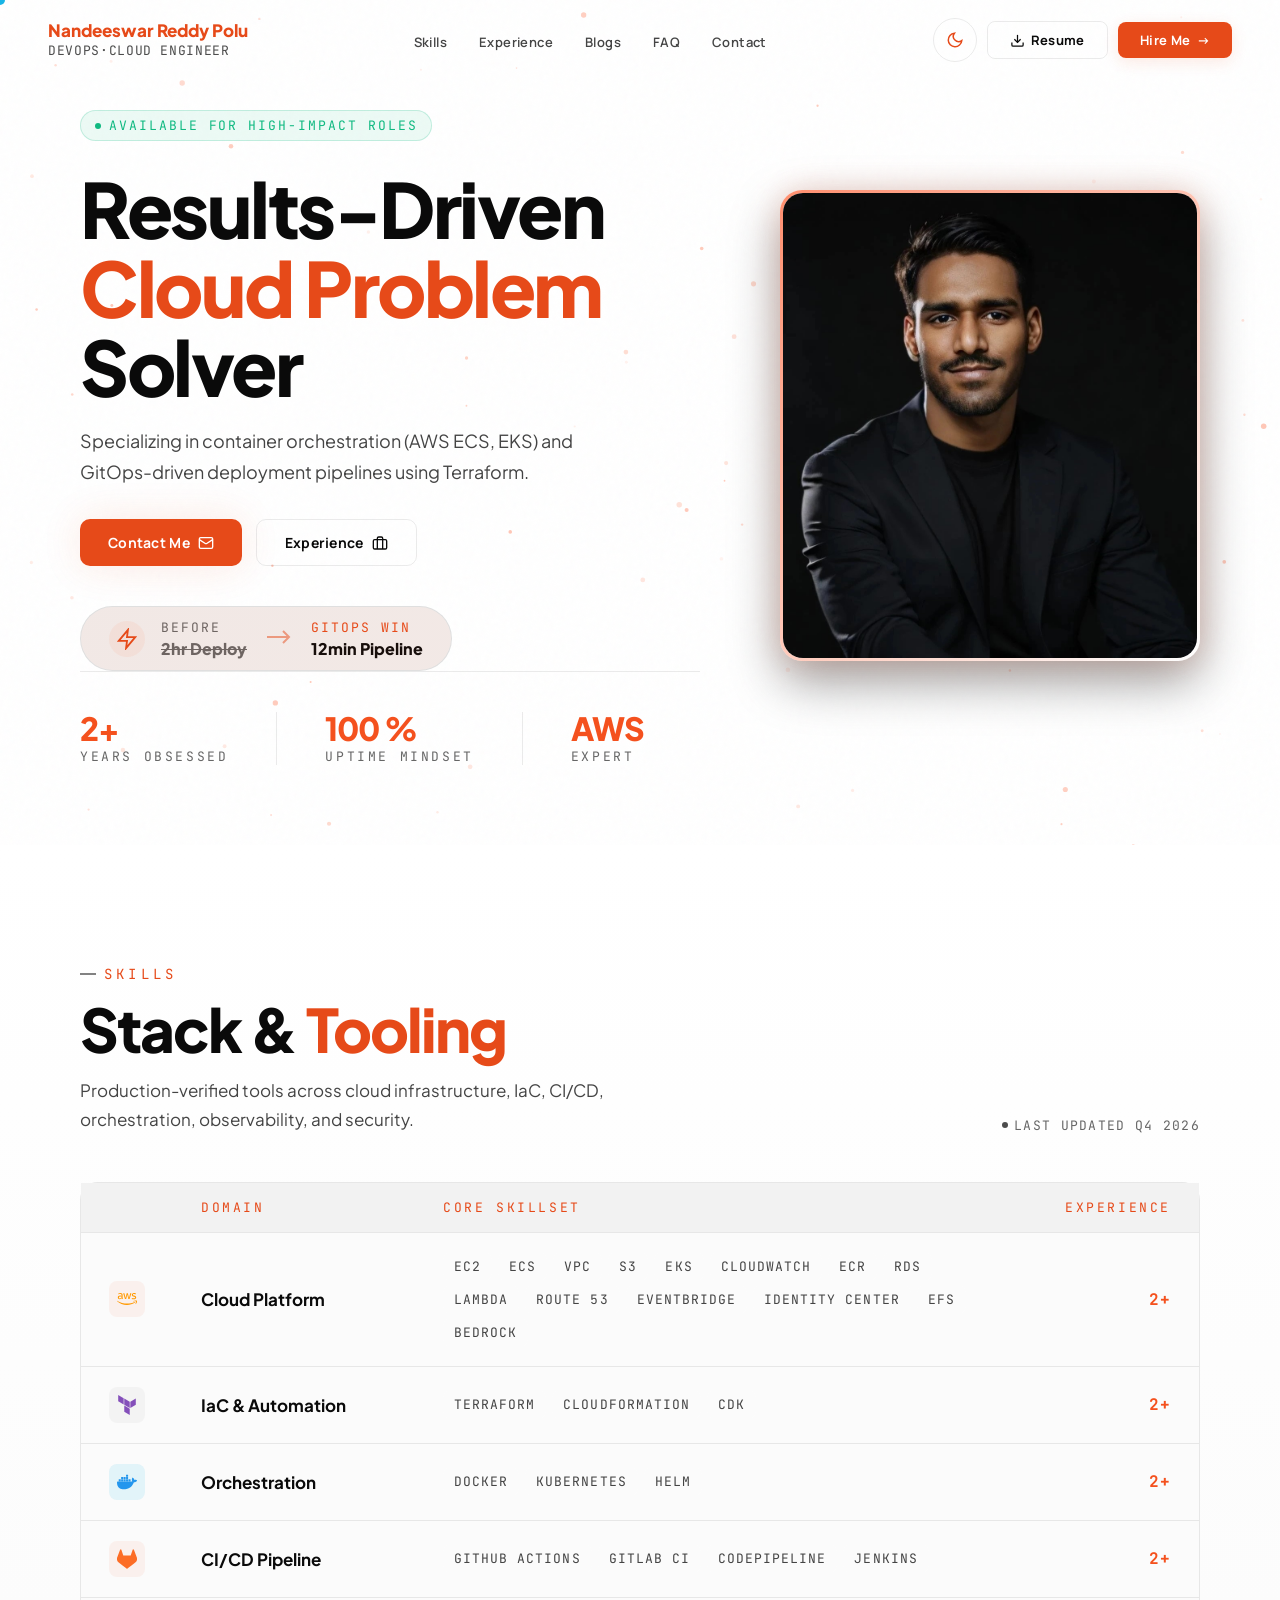
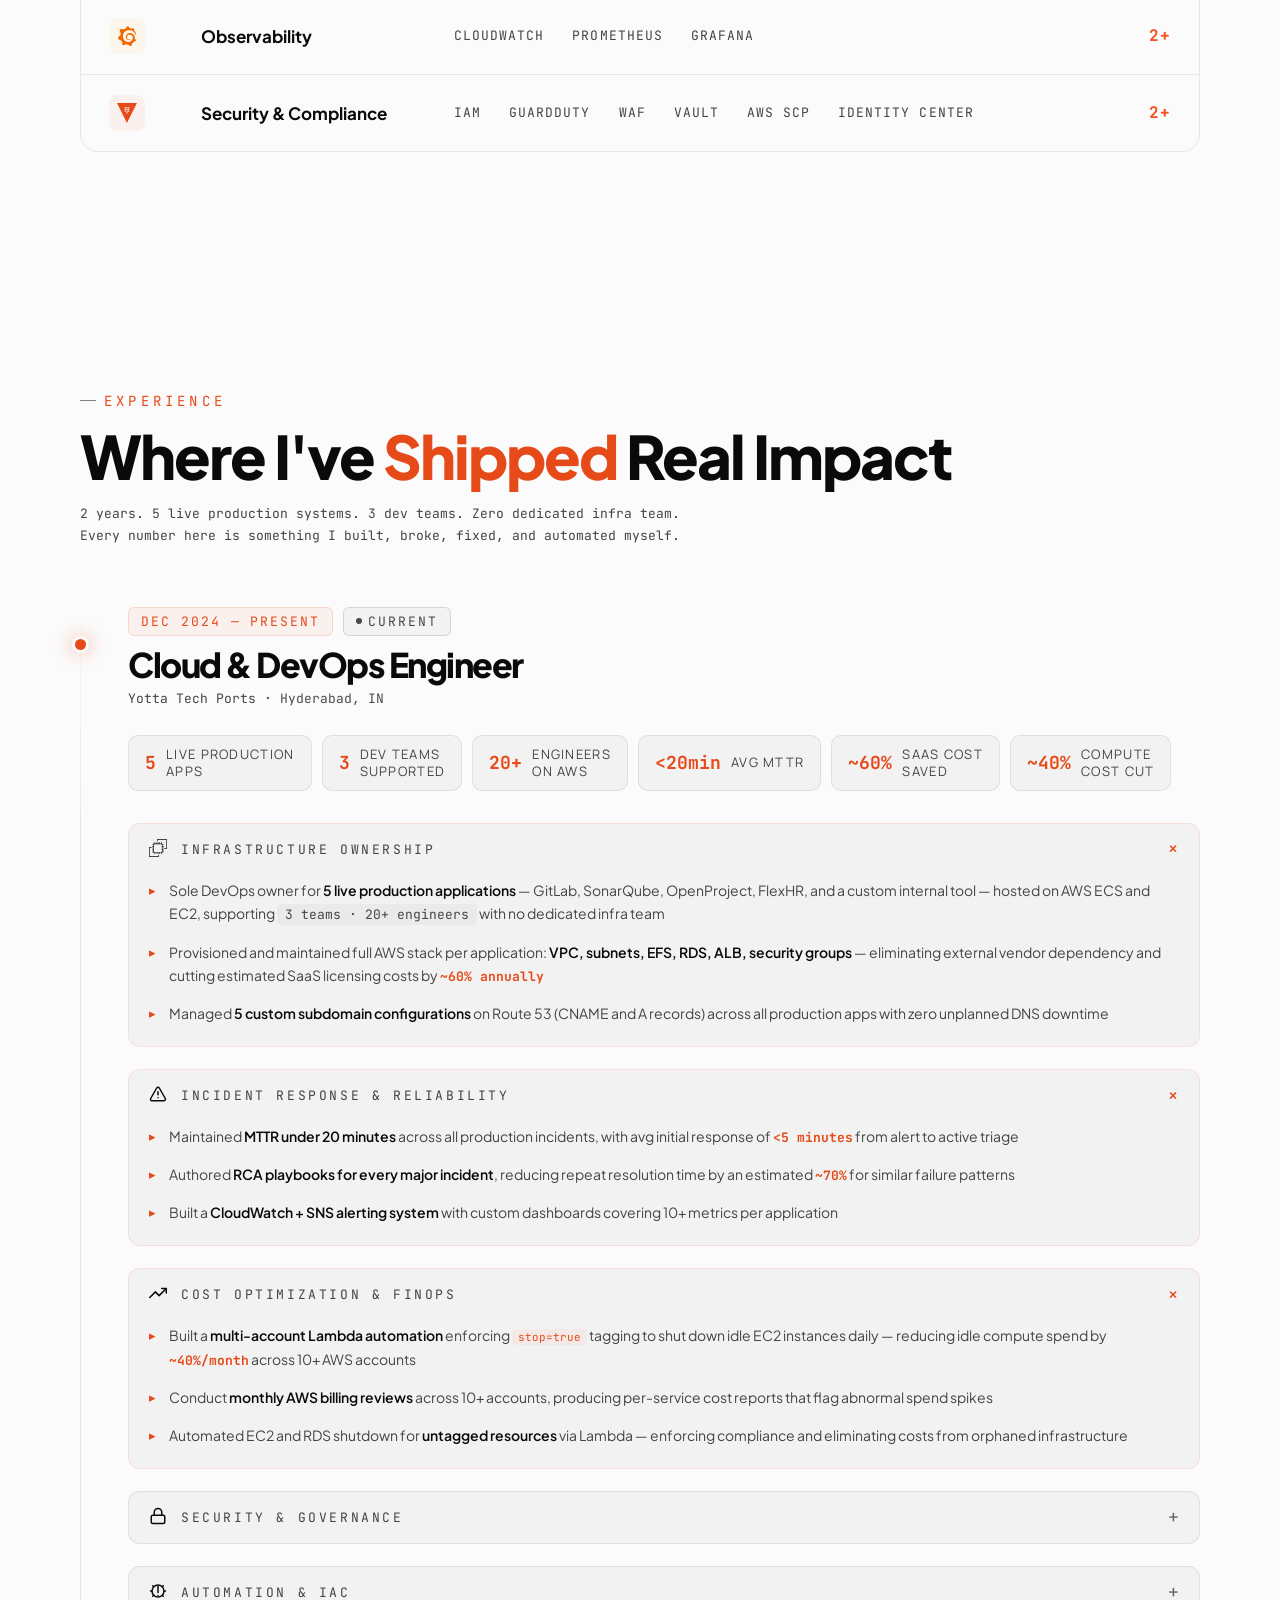
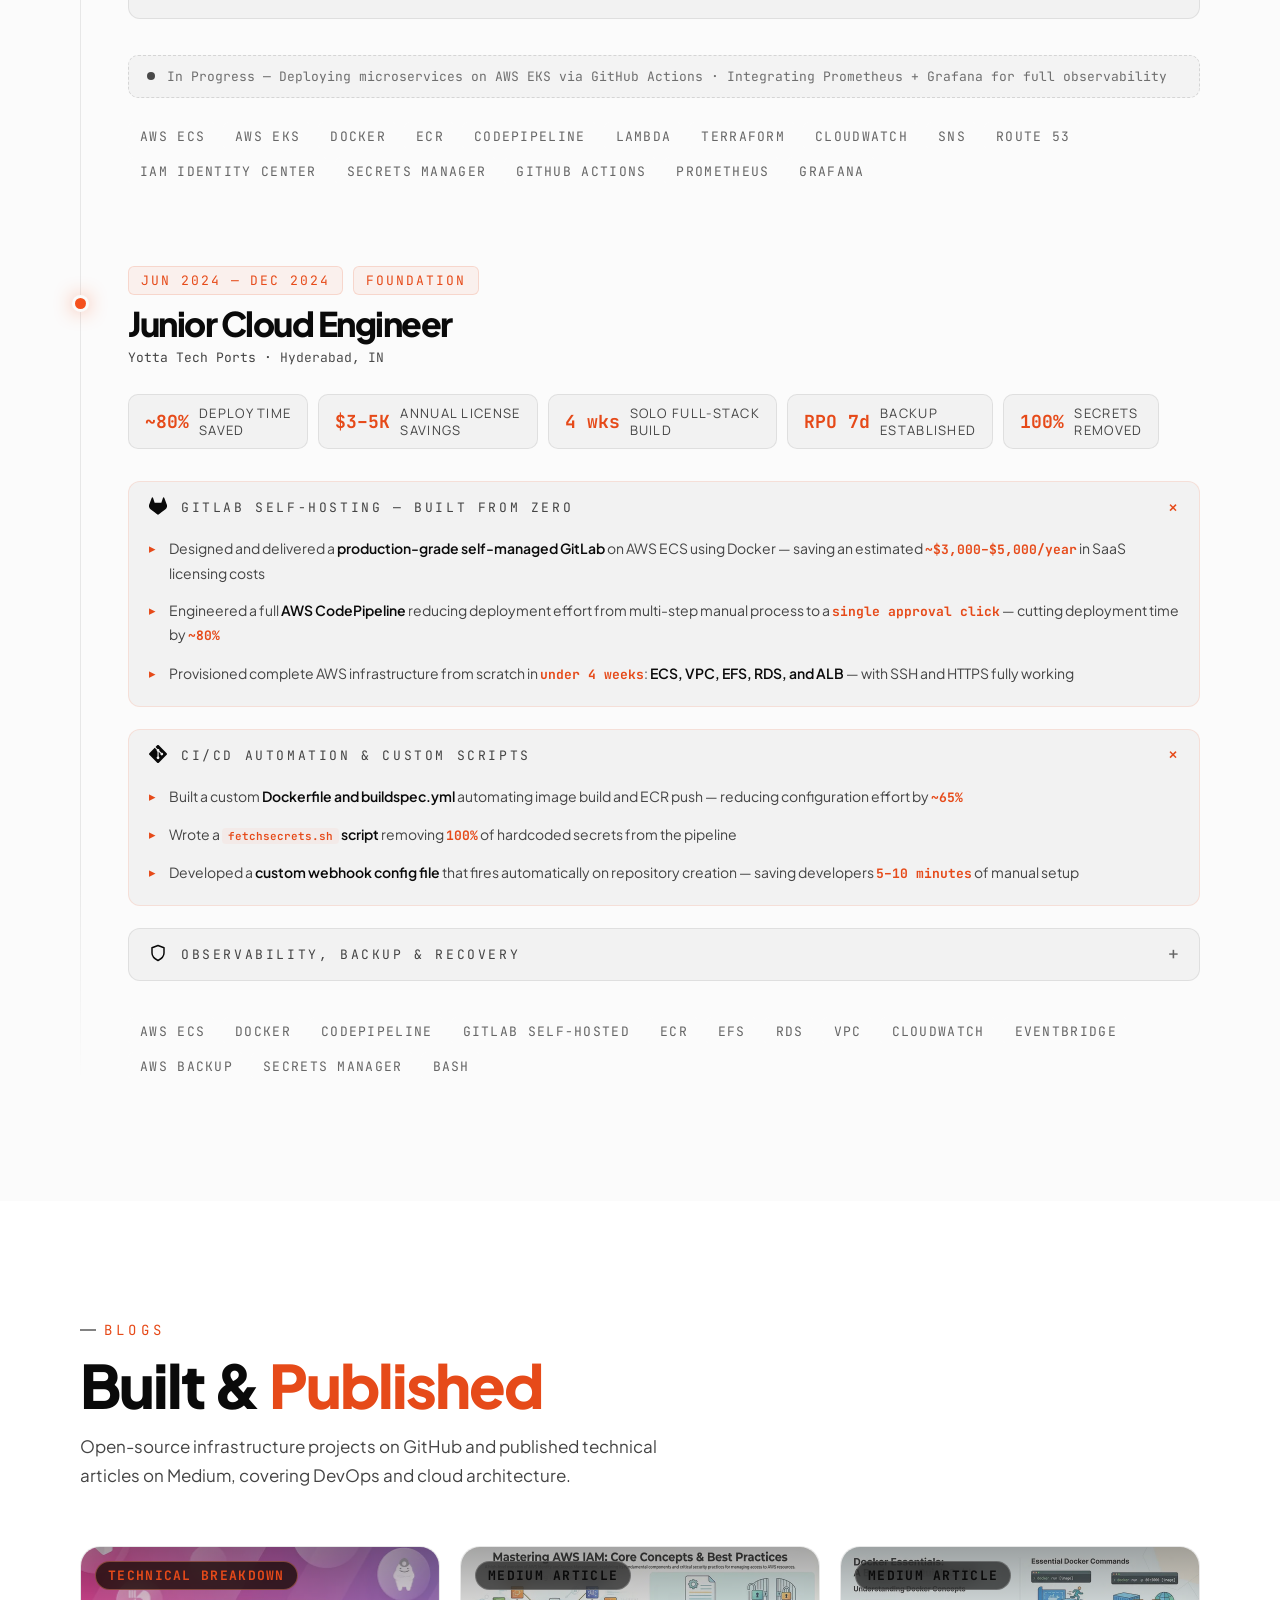
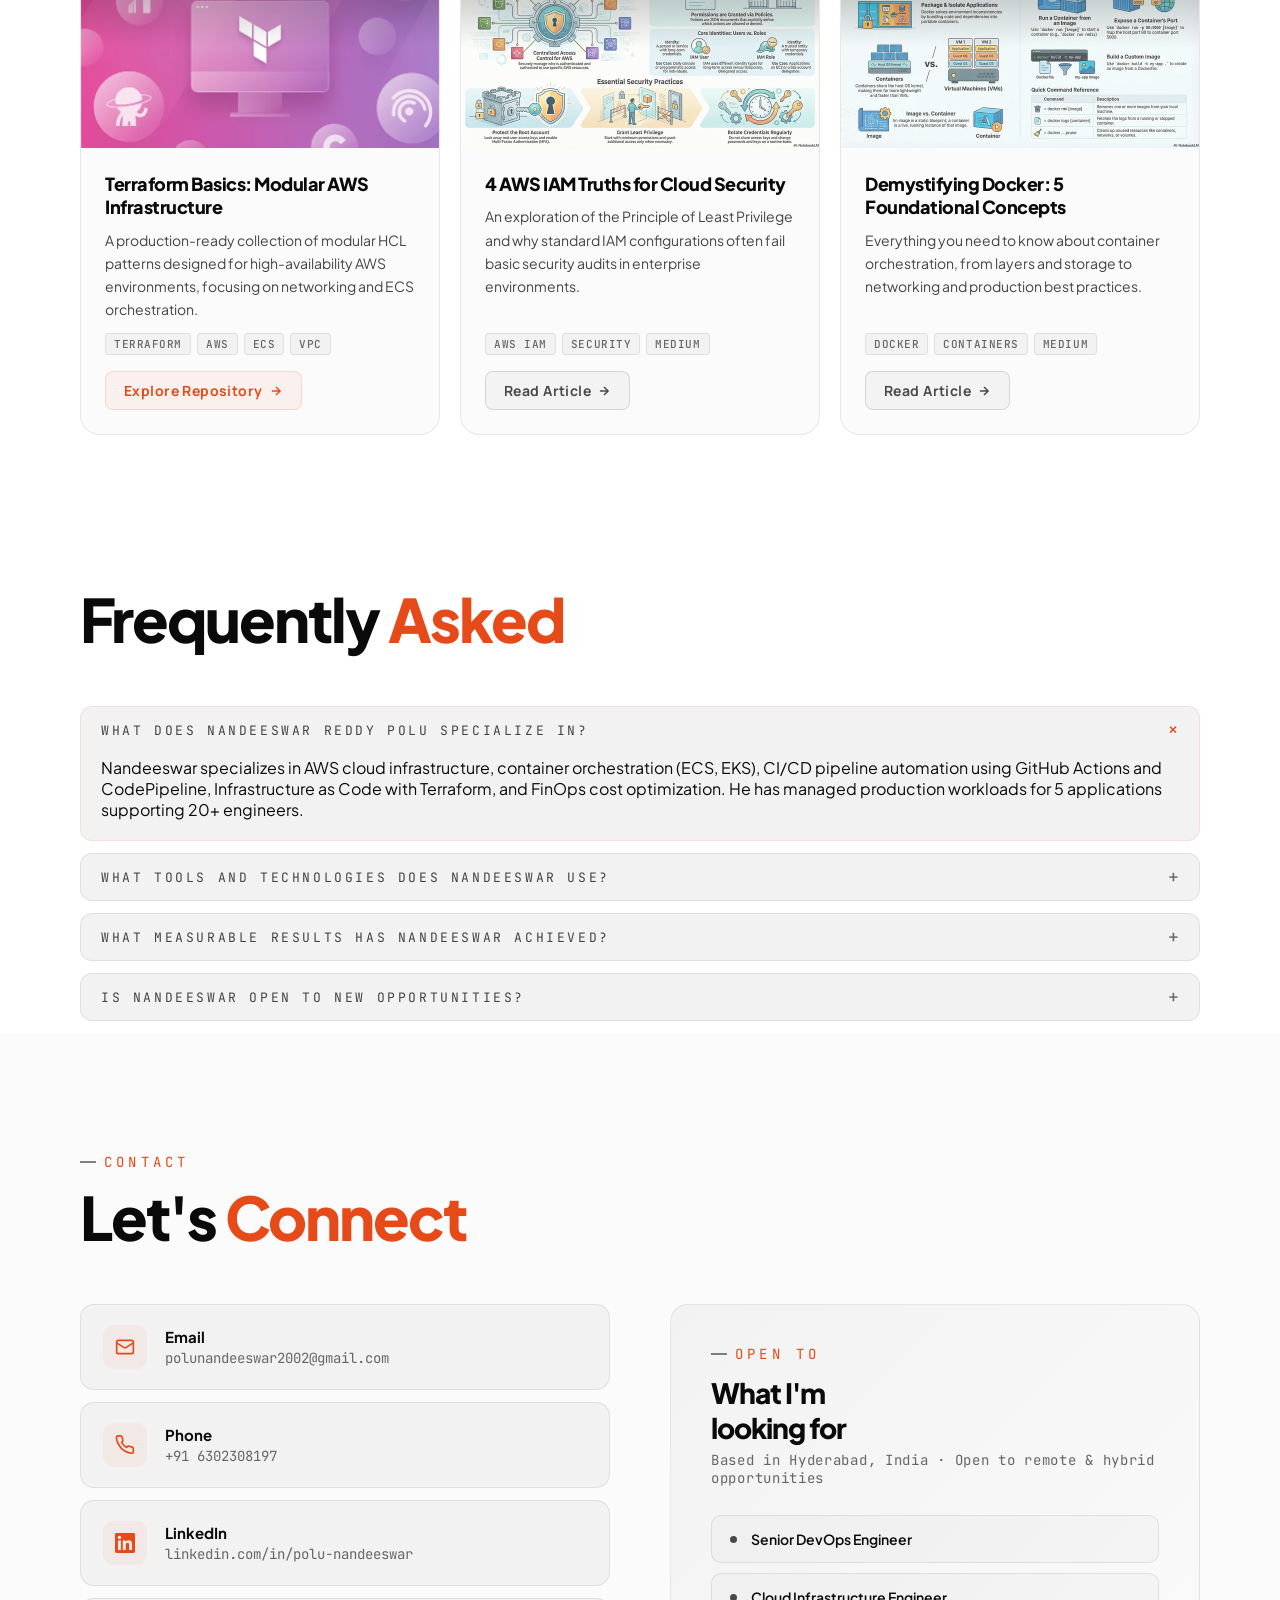
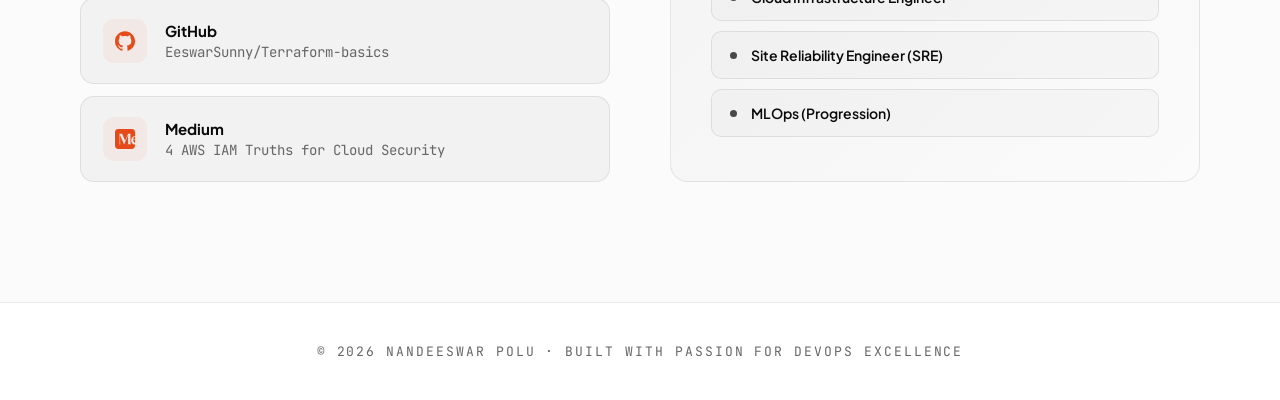
==== commit e675f164: "Fix mobile horizontal scroll and finalize portfolio documentation - Fix: Add overscroll-behavior-x: " ====
--- a/index.html
+++ b/index.html
@@ -133,6 +133,12 @@
       padding: 0;
     }
 
+    html,
+    body {
+      overflow-x: hidden;
+      overscroll-behavior-x: none;
+    }
+
     html {
       scroll-behavior: smooth;
     }
@@ -141,7 +147,6 @@
       font-family: var(--font-display);
       background: var(--surface);
       color: var(--text);
-      overflow-x: hidden;
       cursor: none; /* Custom cursor - overridden in prefers-reduced-motion */
       transition: background 0.3s, color 0.3s;
     }
@@ -255,7 +260,8 @@
     nav {
       position: fixed;
       top: 0;
-      width: 100%;
+      left: 0;
+      right: 0;
       z-index: 100;
       padding: 18px 48px;
       display: flex;
@@ -263,11 +269,12 @@
       justify-content: space-between;
       background: transparent;
       border-bottom: 1px solid transparent;
-      transition: all 0.4s;
+      transition: background 0.4s, border-bottom-color 0.4s, box-shadow 0.4s, backdrop-filter 0.4s;
     }
 
     nav.scrolled {
       background: var(--nav-bg-scrolled);
+      -webkit-backdrop-filter: blur(24px) saturate(180%);
       backdrop-filter: blur(24px) saturate(180%);
       border-bottom-color: var(--border);
       box-shadow: var(--shadow);
@@ -1926,6 +1933,10 @@
       .open-to-panel ul li {
         font-size: 13px;
       }
+
+      footer {
+        padding: 32px 24px;
+      }
     }
 
     /* ── Mobile Nav Responsive ── */
@@ -2062,9 +2073,8 @@
       display: flex;
       flex-direction: column;
       padding: 0;
-      width: 100%;
       height: auto;
-      overflow: visible;
+      overflow: hidden;
 
       /* Hide scrollbar completely */
       -ms-overflow-style: none;  /* IE and Edge */
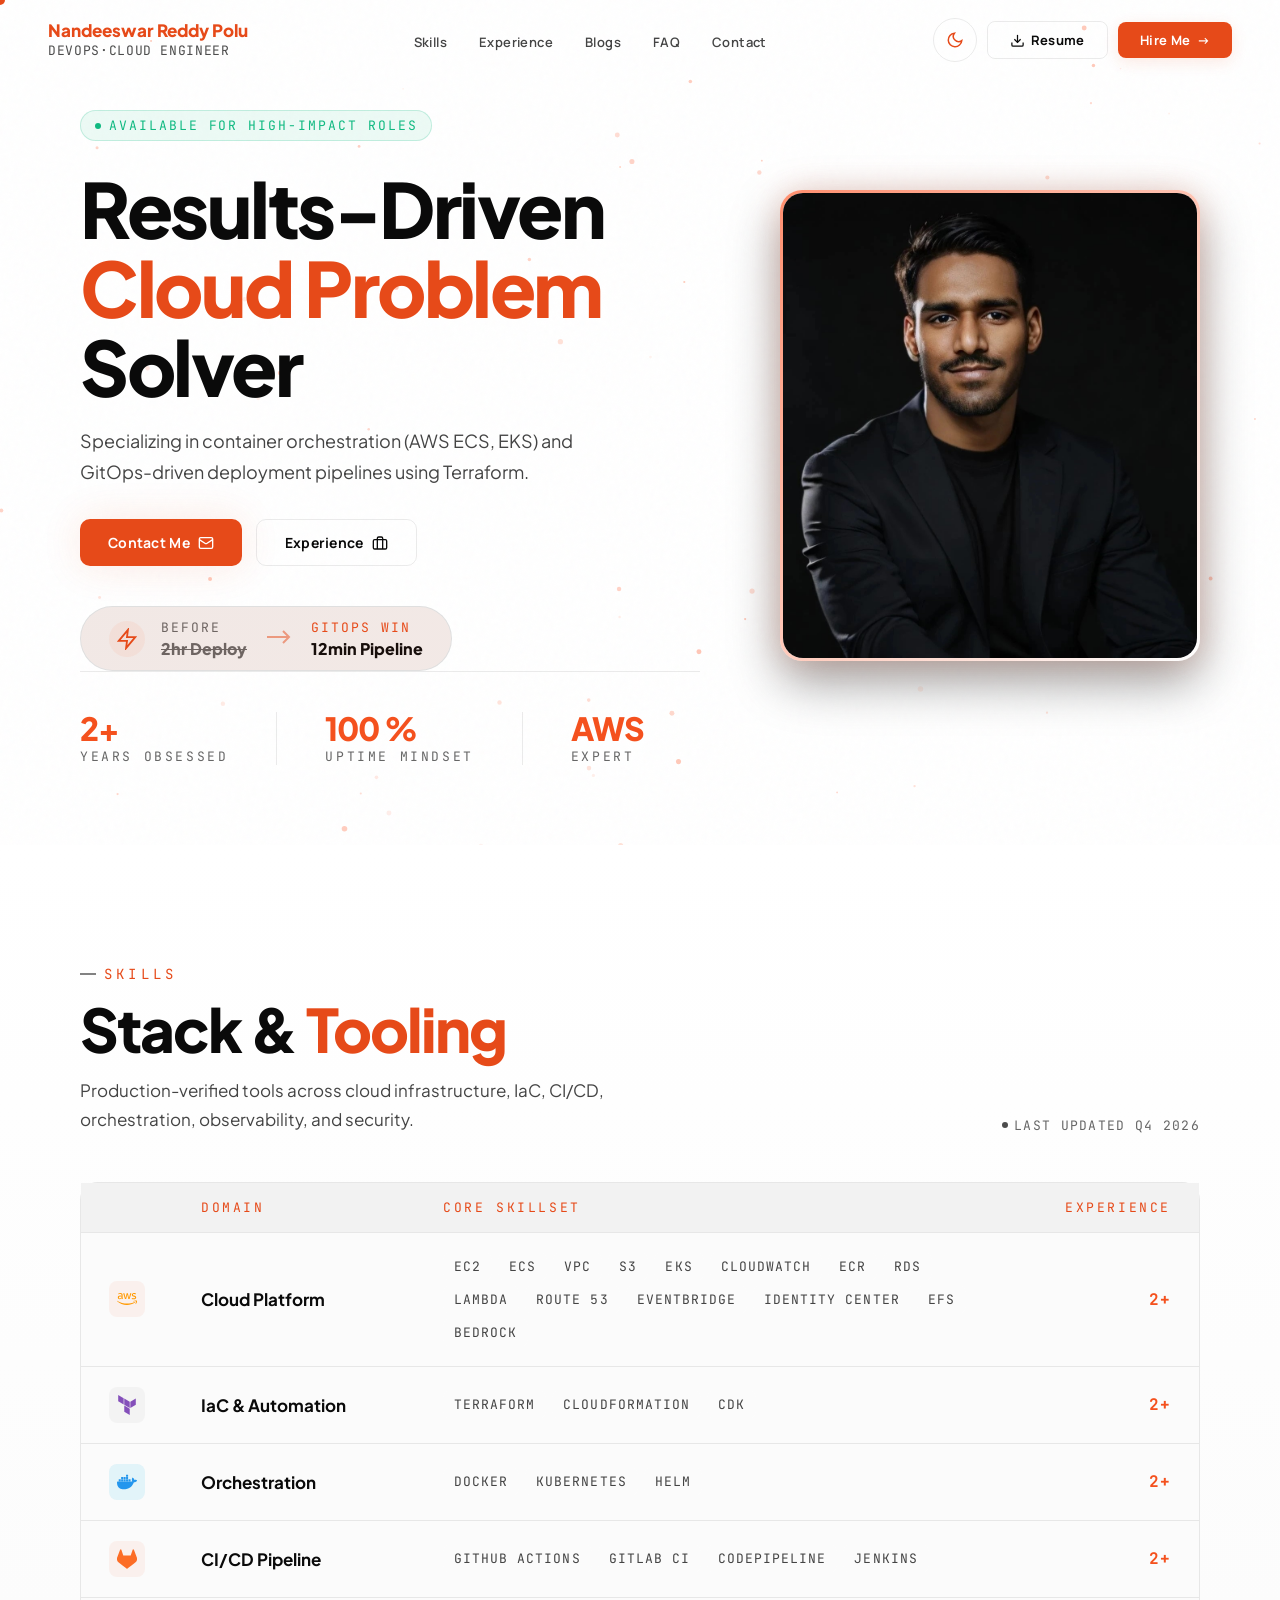
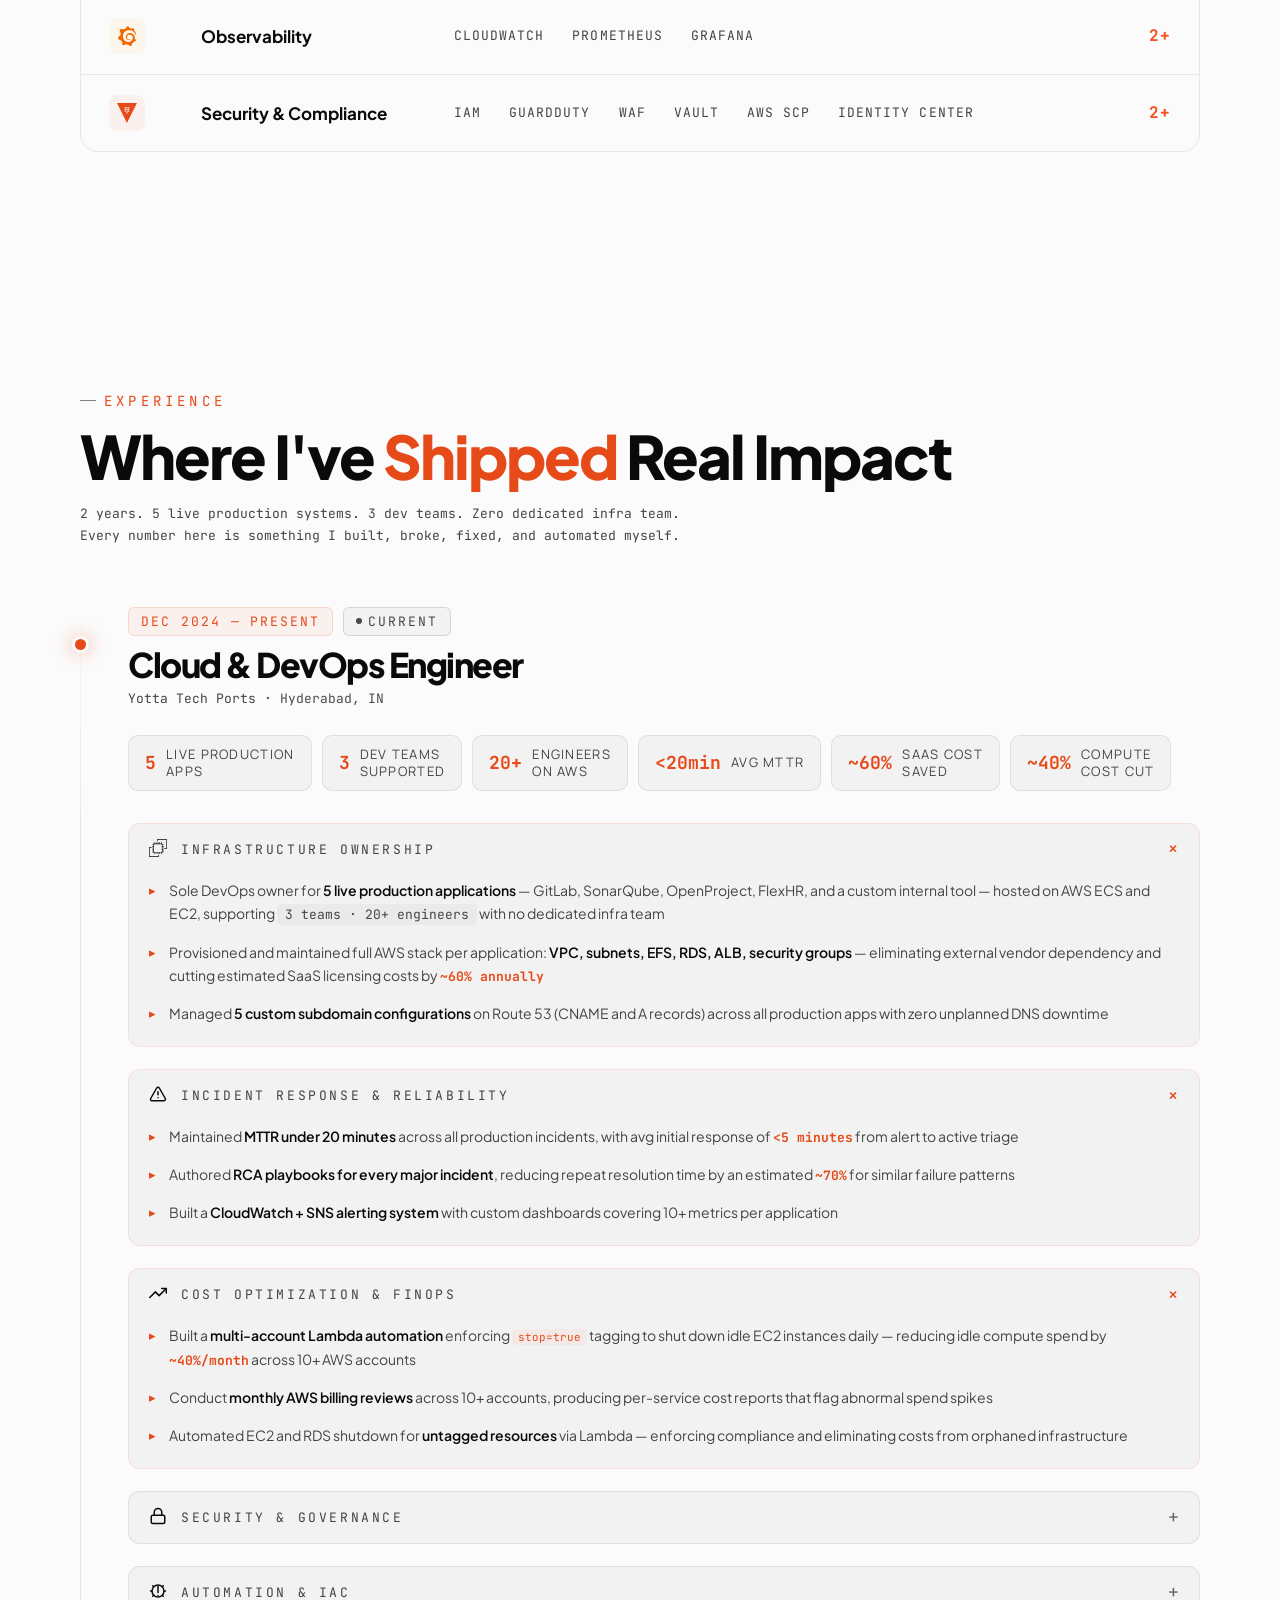
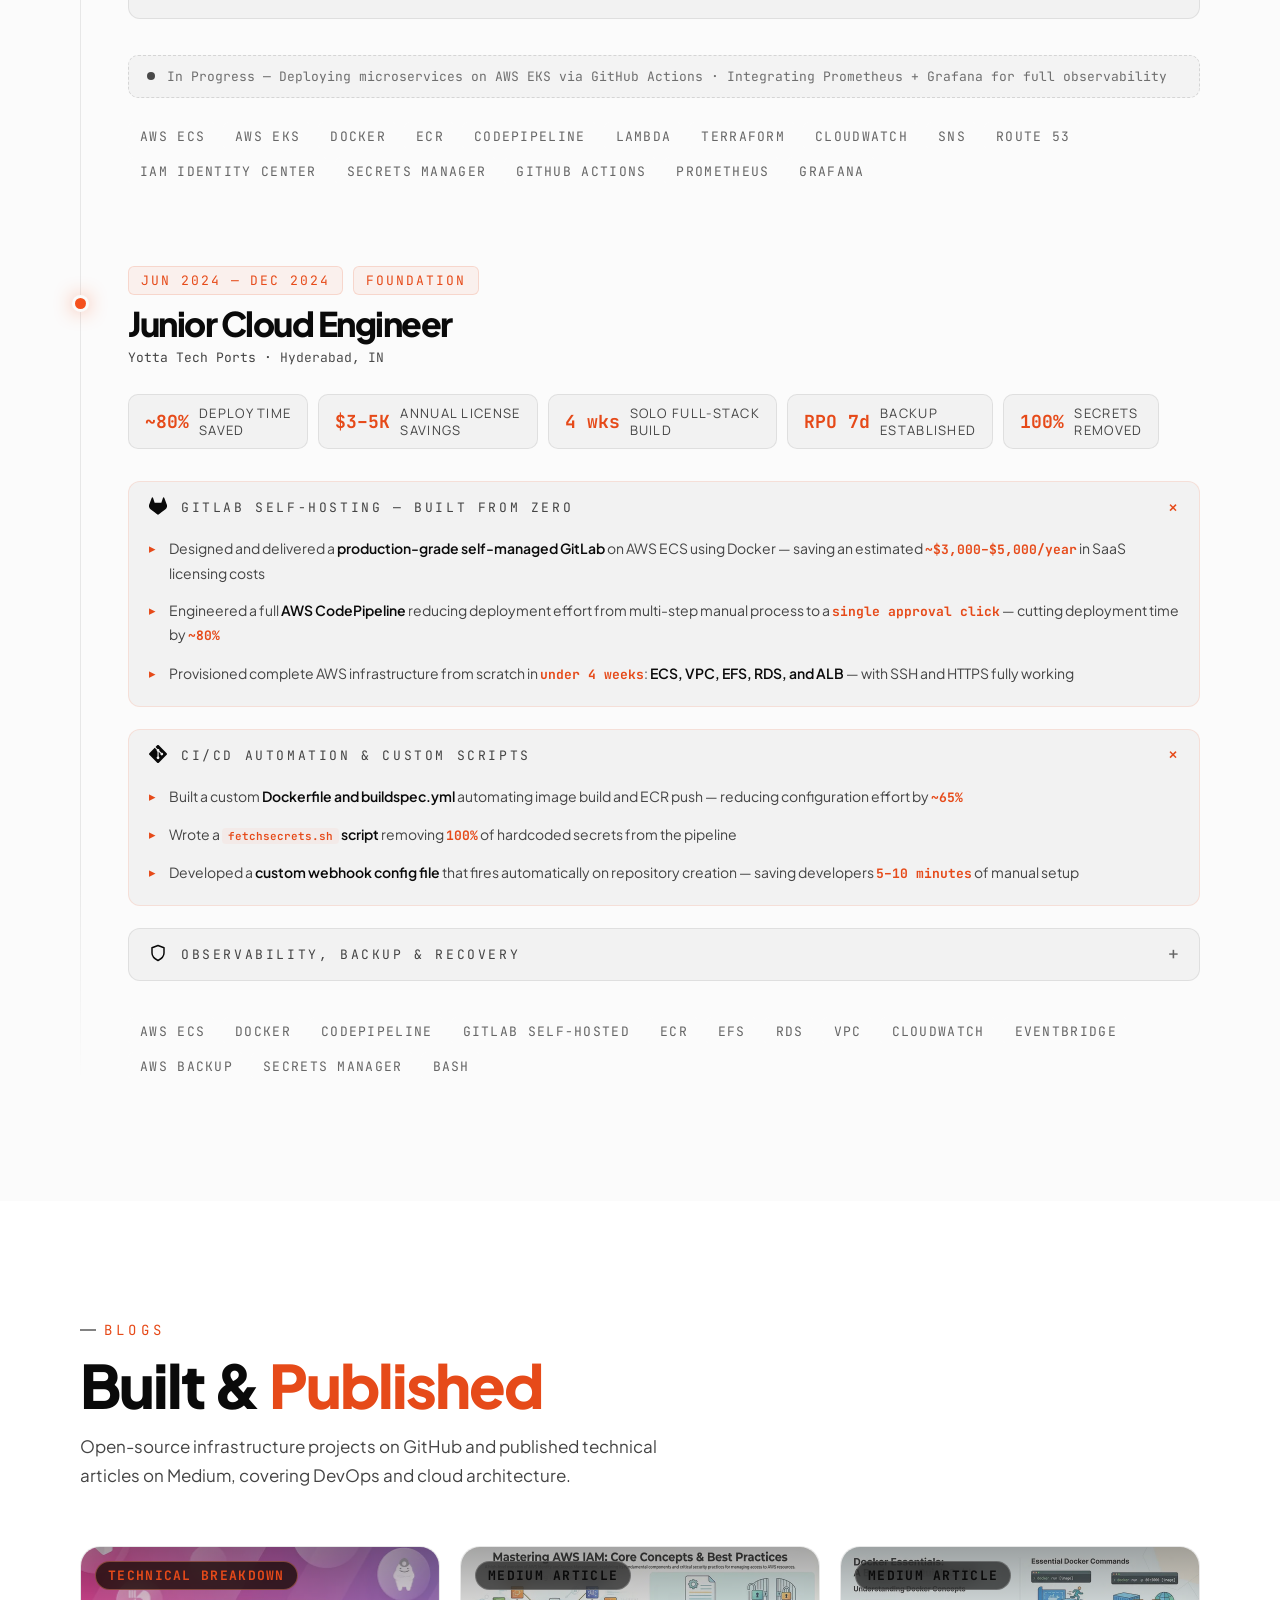
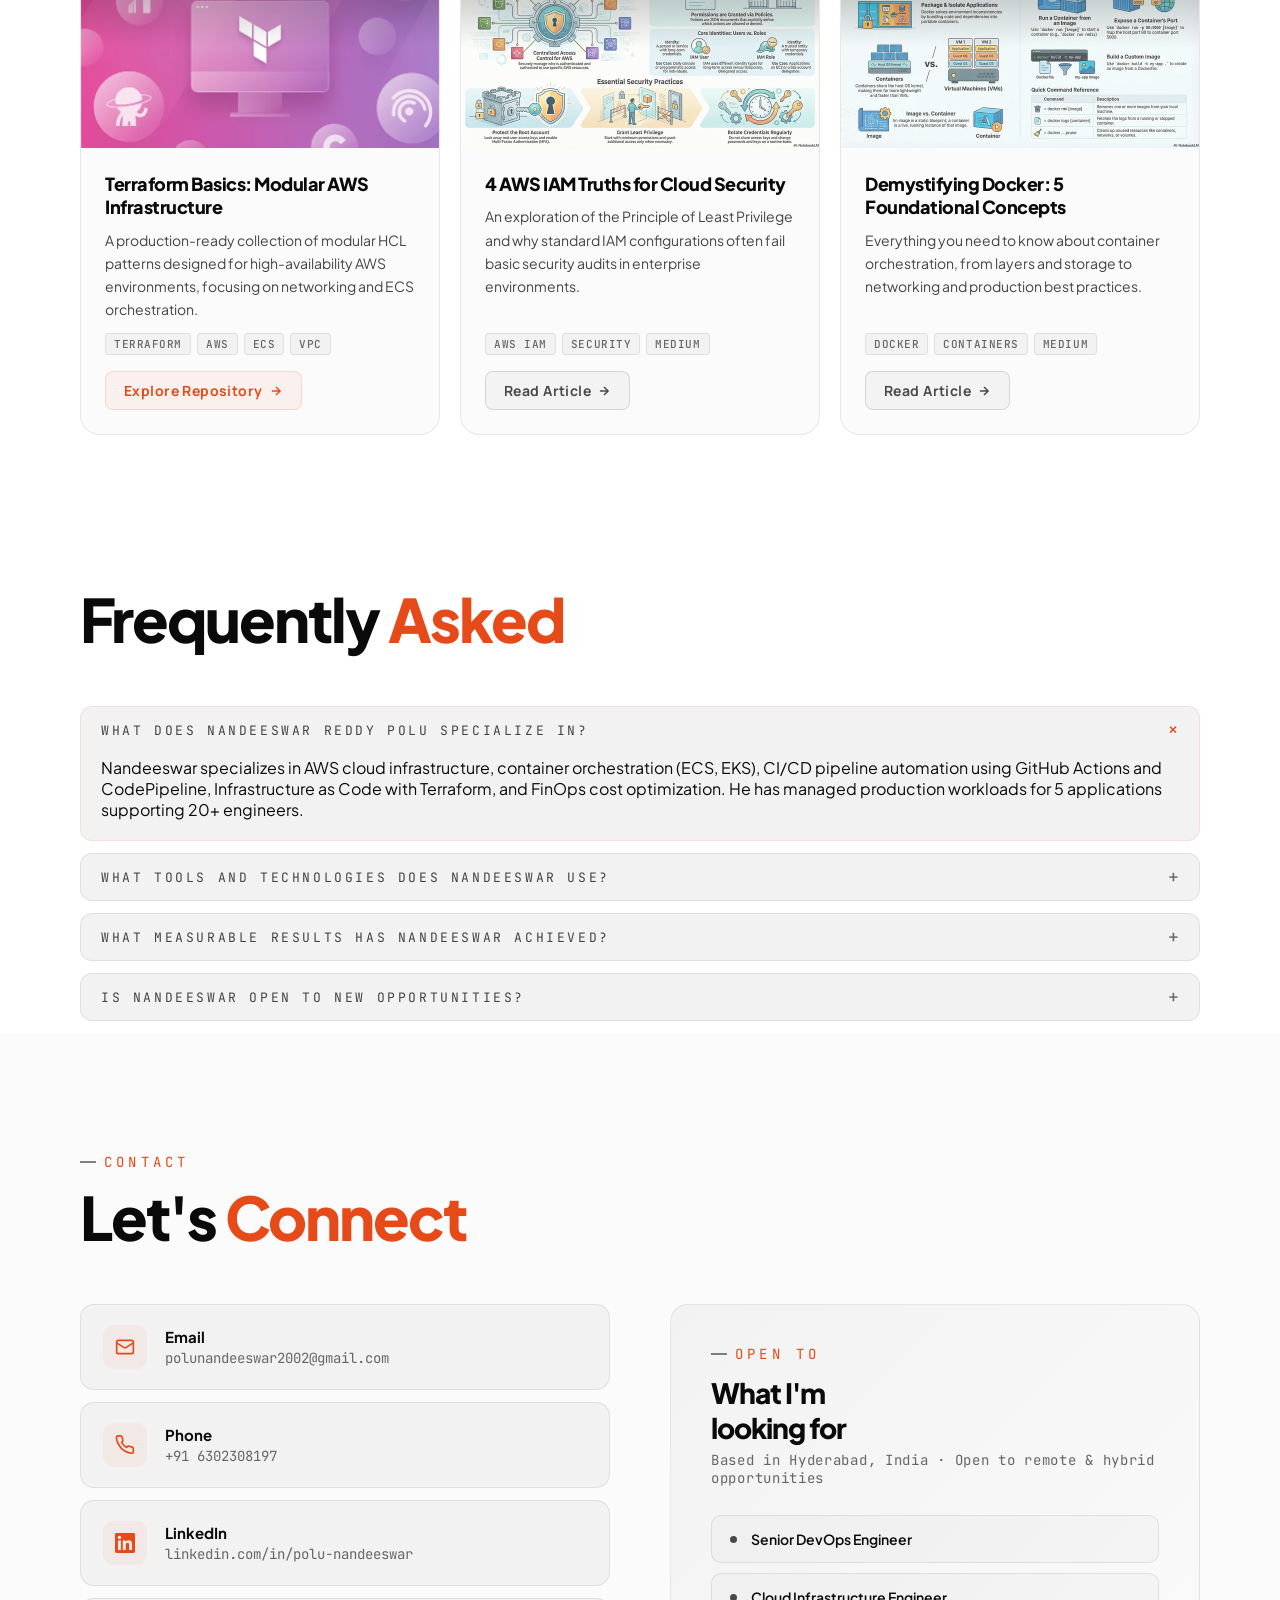
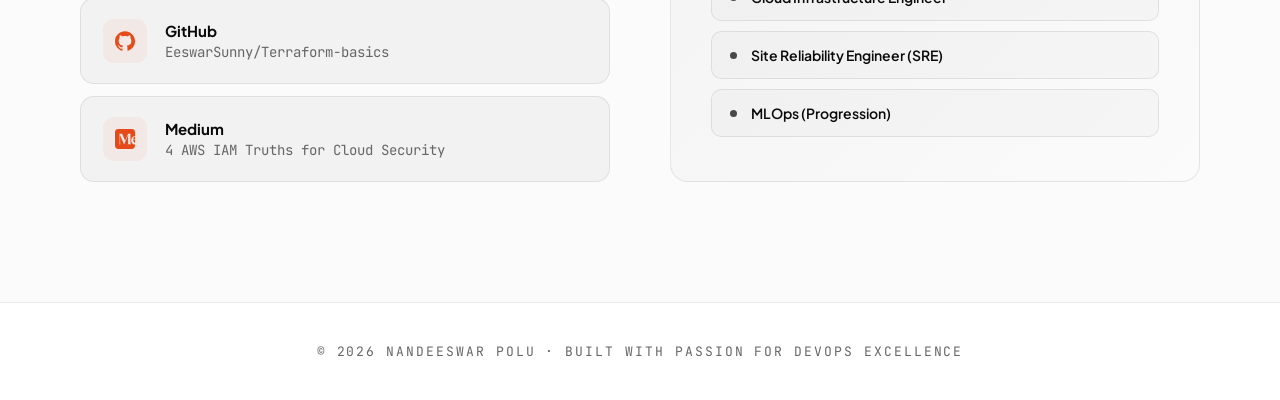
==== commit be7cdfd8: "Fix cursor appearing cyan in light mode Remove mix-blend-mode: difference from #cursor — it inverted" ====
--- a/index.html
+++ b/index.html
@@ -191,7 +191,6 @@
       z-index: 99999;
       transform: translate(-50%, -50%);
       transition: width 0.2s cubic-bezier(0.16, 1, 0.3, 1), height 0.2s cubic-bezier(0.16, 1, 0.3, 1), background 0.2s;
-      mix-blend-mode: difference;
     }
 
     /* ── Canvas Background ── */
